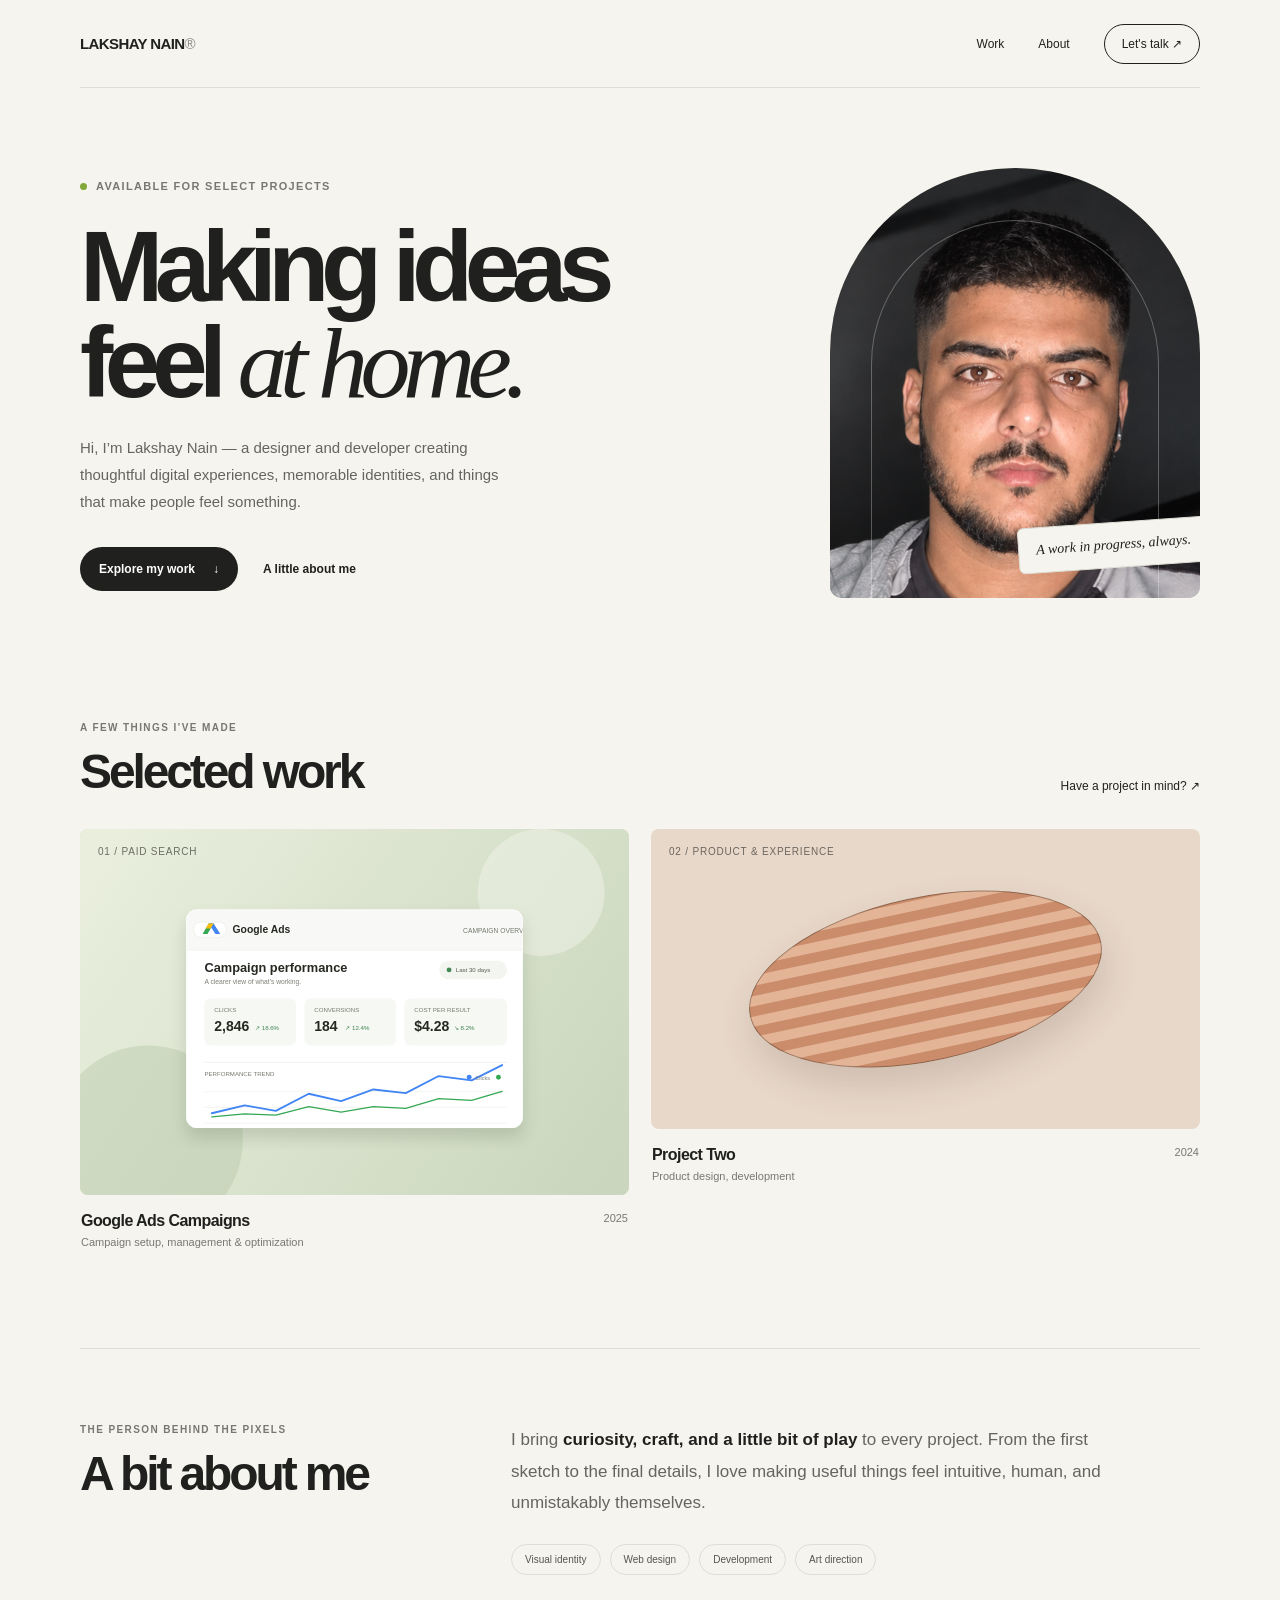
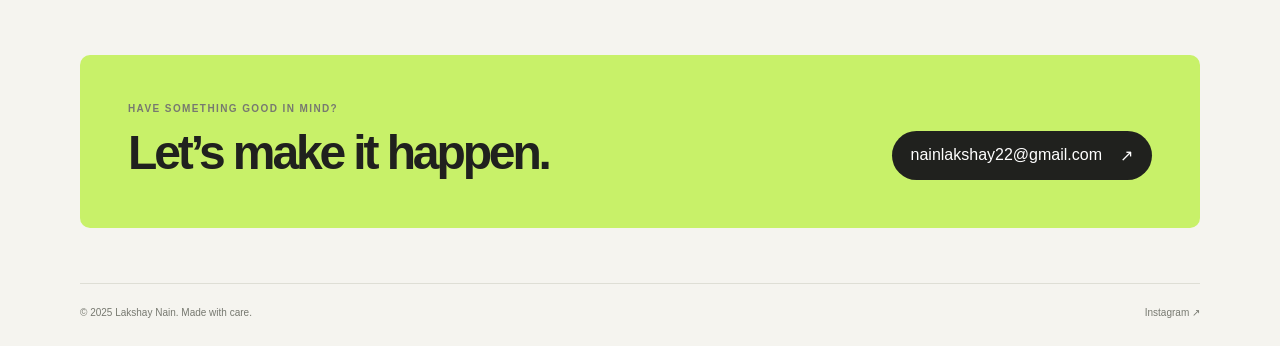
==== index.html @ 5c9817da "Update portfolio with personal branding and campaign artwork" ====
<!DOCTYPE html>
<html lang="en">
<head>
  <meta charset="UTF-8">
  <meta name="viewport" content="width=device-width, initial-scale=1">
  <meta name="theme-color" content="#f5f4ef">
  <meta name="description" content="The portfolio of Lakshay Nain — designer, developer, and creative problem-solver.">
  <title>Lakshay Nain — Portfolio</title>
  <style>
    :root {
      color-scheme: light;
      --paper: #f5f4ef;
      --ink: #20211e;
      --muted: #777970;
      --line: #deded5;
      --accent: #c8f169;
      --serif: Georgia, "Times New Roman", serif;
      --sans: "Segoe UI", Arial, sans-serif;
    }

    * { box-sizing: border-box; }

    html { scroll-behavior: smooth; }

    body {
      margin: 0;
      background: var(--paper);
      color: var(--ink);
      font-family: var(--sans);
      -webkit-font-smoothing: antialiased;
    }

    a { color: inherit; }

    .page-shell {
      width: min(1120px, calc(100% - 64px));
      margin: 0 auto;
    }

    .site-header {
      height: 88px;
      display: flex;
      align-items: center;
      justify-content: space-between;
      border-bottom: 1px solid var(--line);
    }

    .wordmark {
      text-decoration: none;
      font-size: 15px;
      font-weight: 750;
      letter-spacing: -.04em;
    }

    .wordmark span { color: #85877c; font-weight: 400; }

    .navigation {
      display: flex;
      align-items: center;
      gap: 34px;
      font-size: 12px;
    }

    .navigation a {
      text-decoration: none;
      transition: opacity .2s ease;
    }

    .navigation a:hover { opacity: .58; }

    .navigation .contact-link {
      padding: 12px 17px;
      border: 1px solid var(--ink);
      border-radius: 999px;
    }

    .hero {
      min-height: 580px;
      display: grid;
      grid-template-columns: 1.15fr .85fr;
      align-items: center;
      gap: 40px;
      padding: 80px 0 90px;
    }

    .eyebrow {
      display: inline-flex;
      align-items: center;
      gap: 9px;
      color: var(--muted);
      font-size: 11px;
      font-weight: 650;
      letter-spacing: .12em;
      text-transform: uppercase;
    }

    .eyebrow::before {
      width: 7px;
      height: 7px;
      border-radius: 50%;
      background: #81a838;
      content: "";
    }

    h1 {
      max-width: 650px;
      margin: 24px 0 22px;
      font-size: clamp(56px, 8vw, 100px);
      font-weight: 600;
      letter-spacing: -.085em;
      line-height: .96;
    }

    h1 em {
      font-family: var(--serif);
      font-weight: 400;
      letter-spacing: -.075em;
    }

    .hero-copy {
      max-width: 440px;
      margin: 0;
      color: #64665e;
      font-size: 15px;
      line-height: 1.8;
    }

    .hero-actions {
      display: flex;
      align-items: center;
      gap: 25px;
      margin-top: 32px;
      font-size: 12px;
      font-weight: 650;
    }

    .button {
      display: inline-flex;
      align-items: center;
      gap: 18px;
      padding: 15px 19px;
      border-radius: 999px;
      background: var(--ink);
      color: white;
      text-decoration: none;
      transition: transform .2s ease, background .2s ease;
    }

    .button:hover { transform: translateY(-2px); background: #3a3b36; }
    .text-link { text-decoration: none; }
    .text-link:hover { text-decoration: underline; text-underline-offset: 4px; }

    .portrait-card {
      position: relative;
      width: min(100%, 370px);
      aspect-ratio: .86;
      justify-self: end;
      overflow: hidden;
      border-radius: 190px 190px 12px 12px;
      background: #d6dac8;
    }

    .portrait-card img {
      width: 100%;
      height: 100%;
      object-fit: cover;
      object-position: center 32%;
    }

    .portrait-card::before {
      position: absolute;
      inset: 12% 11% 0;
      border: 1px solid rgb(255 255 255 / 28%);
      border-bottom: 0;
      border-radius: 190px 190px 0 0;
      content: "";
    }

    .portrait-note {
      position: absolute;
      right: -9px;
      bottom: 30px;
      padding: 14px 17px;
      border: 1px solid var(--line);
      border-radius: 6px;
      background: var(--paper);
      font-family: var(--serif);
      font-size: 14px;
      font-style: italic;
      transform: rotate(-4deg);
    }

    .section-heading {
      display: flex;
      align-items: end;
      justify-content: space-between;
      gap: 24px;
      margin-bottom: 30px;
    }

    .section-label {
      margin: 0 0 11px;
      color: var(--muted);
      font-size: 10px;
      font-weight: 700;
      letter-spacing: .14em;
      text-transform: uppercase;
    }

    h2 {
      margin: 0;
      font-size: clamp(32px, 4vw, 48px);
      font-weight: 550;
      letter-spacing: -.065em;
    }

    .section-heading > a {
      margin-bottom: 6px;
      font-size: 12px;
      text-decoration: none;
    }

    .work { padding: 34px 0 100px; }

    .project-grid {
      display: grid;
      grid-template-columns: 1fr 1fr;
      gap: 22px;
    }

    .project { min-width: 0; }

    .project-art {
      position: relative;
      display: grid;
      min-height: 300px;
      place-items: center;
      overflow: hidden;
      border-radius: 8px;
    }

    .project-art--one { background: #d9e3ce; }
    .project-art--two { background: #e8d8ca; }

    .project-art--one::before {
      display: none;
    }

    .project-art--one img {
      width: 100%;
      height: 100%;
      object-fit: cover;
    }

    .project-art--two::before {
      width: 65%;
      height: 54%;
      border: 1px solid rgb(72 49 37 / 45%);
      border-radius: 50%;
      background: repeating-linear-gradient(0deg, #ca8c6b 0 10px, #e3b496 10px 20px);
      box-shadow: 0 18px 36px rgb(73 49 38 / 16%);
      content: "";
      transform: rotate(-12deg);
    }

    .project-index {
      position: absolute;
      top: 17px;
      left: 18px;
      color: rgb(32 33 30 / 62%);
      font-size: 10px;
      letter-spacing: .08em;
    }

    .project-info {
      display: flex;
      align-items: start;
      justify-content: space-between;
      gap: 16px;
      padding: 17px 1px 0;
    }

    .project-info h3 {
      margin: 0 0 6px;
      font-size: 16px;
      font-weight: 650;
      letter-spacing: -.035em;
    }

    .project-info p {
      margin: 0;
      color: var(--muted);
      font-size: 11px;
    }

    .project-year {
      color: var(--muted);
      font-size: 11px;
    }

    .about {
      display: grid;
      grid-template-columns: .7fr 1.3fr;
      gap: 60px;
      padding: 75px 0 80px;
      border-top: 1px solid var(--line);
    }

    .about-copy {
      max-width: 610px;
      margin: 0;
      color: #64665e;
      font-size: 17px;
      line-height: 1.85;
    }

    .about-copy strong { color: var(--ink); font-weight: 600; }

    .skills {
      display: flex;
      flex-wrap: wrap;
      gap: 9px;
      margin-top: 25px;
    }

    .skills span {
      padding: 9px 13px;
      border: 1px solid var(--line);
      border-radius: 999px;
      color: #55574f;
      font-size: 10px;
    }

    .contact {
      display: flex;
      align-items: end;
      justify-content: space-between;
      gap: 30px;
      margin-bottom: 55px;
      padding: 48px;
      border-radius: 10px;
      background: var(--accent);
    }

    .contact h2 { max-width: 500px; }

    .contact .button {
      flex: 0 0 auto;
      background: var(--ink);
    }

    .site-footer {
      display: flex;
      justify-content: space-between;
      gap: 20px;
      padding: 23px 0 28px;
      border-top: 1px solid var(--line);
      color: var(--muted);
      font-size: 10px;
    }

    .footer-links { display: flex; gap: 20px; }
    .footer-links a { text-decoration: none; }
    .footer-links a:hover { color: var(--ink); }

    a:focus-visible {
      outline: 3px solid #758f40;
      outline-offset: 4px;
    }

    @media (max-width: 700px) {
      .page-shell { width: min(100% - 38px, 520px); }
      .site-header { height: 72px; }
      .navigation { gap: 16px; }
      .navigation a:nth-child(2) { display: none; }
      .navigation .contact-link { padding: 10px 13px; }
      .hero {
        min-height: auto;
        grid-template-columns: 1fr;
        gap: 48px;
        padding: 76px 0 76px;
      }
      h1 { font-size: clamp(58px, 15vw, 82px); }
      .portrait-card { width: min(82%, 330px); justify-self: center; }
      .work { padding: 10px 0 70px; }
      .project-grid { grid-template-columns: 1fr; gap: 28px; }
      .project-art { min-height: 270px; }
      .about { grid-template-columns: 1fr; gap: 24px; padding: 55px 0; }
      .about-copy { font-size: 15px; }
      .contact { align-items: start; flex-direction: column; padding: 30px 25px; }
    }

    @media (prefers-reduced-motion: reduce) {
      *, *::before, *::after {
        scroll-behavior: auto !important;
        transition-duration: .01ms !important;
      }
    }
  </style>
</head>
<body>
  <div class="page-shell">
    <header class="site-header">
      <a class="wordmark" href="#home">LAKSHAY NAIN<span>®</span></a>
      <nav class="navigation" aria-label="Main navigation">
        <a href="#work">Work</a>
        <a href="#about">About</a>
        <a class="contact-link" href="#contact">Let's talk <span aria-hidden="true">↗</span></a>
      </nav>
    </header>

    <main>
      <section class="hero" id="home">
        <div>
          <span class="eyebrow">Available for select projects</span>
          <h1>Making ideas<br>feel <em>at home.</em></h1>
          <p class="hero-copy">
            Hi, I’m Lakshay Nain — a designer and developer creating thoughtful digital
            experiences, memorable identities, and things that make people feel something.
          </p>
          <div class="hero-actions">
            <a class="button" href="#work">Explore my work <span aria-hidden="true">↓</span></a>
            <a class="text-link" href="#about">A little about me</a>
          </div>
        </div>
        <div class="portrait-card">
          <img src="portrait.png" alt="Lakshay Nain">
          <span class="portrait-note">A work in progress, always.</span>
        </div>
      </section>

      <section class="work" id="work">
        <div class="section-heading">
          <div>
            <p class="section-label">A few things I’ve made</p>
            <h2>Selected work</h2>
          </div>
          <a href="mailto:nainlakshay22@gmail.com">Have a project in mind? ↗</a>
        </div>
        <div class="project-grid">
          <article class="project">
            <div class="project-art project-art--one">
              <img src="google-ads-project.svg" alt="Google Ads campaign dashboard with performance chart">
              <span class="project-index">01 / PAID SEARCH</span>
            </div>
            <div class="project-info">
              <div>
                <h3>Google Ads Campaigns</h3>
                <p>Campaign setup, management & optimization</p>
              </div>
              <span class="project-year">2025</span>
            </div>
          </article>
          <article class="project">
            <div class="project-art project-art--two" role="img" aria-label="Abstract warm-toned product artwork">
              <span class="project-index">02 / PRODUCT & EXPERIENCE</span>
            </div>
            <div class="project-info">
              <div>
                <h3>Project Two</h3>
                <p>Product design, development</p>
              </div>
              <span class="project-year">2024</span>
            </div>
          </article>
        </div>
      </section>

      <section class="about" id="about">
        <div>
          <p class="section-label">The person behind the pixels</p>
          <h2>A bit about me</h2>
        </div>
        <div>
          <p class="about-copy">
            I bring <strong>curiosity, craft, and a little bit of play</strong> to every
            project. From the first sketch to the final details, I love making useful
            things feel intuitive, human, and unmistakably themselves.
          </p>
          <div class="skills" aria-label="Areas of expertise">
            <span>Visual identity</span>
            <span>Web design</span>
            <span>Development</span>
            <span>Art direction</span>
          </div>
        </div>
      </section>

      <section class="contact" id="contact">
        <div>
          <p class="section-label">Have something good in mind?</p>
          <h2>Let’s make it happen.</h2>
        </div>
        <a class="button" href="mailto:nainlakshay22@gmail.com">nainlakshay22@gmail.com <span aria-hidden="true">↗</span></a>
      </section>
    </main>

    <footer class="site-footer">
      <span>© 2025 Lakshay Nain. Made with care.</span>
      <div class="footer-links">
        <a href="https://www.instagram.com/nain.lakshy?exln=MXdzazl0b2ZwZG5iZA==">Instagram ↗</a>
      </div>
    </footer>
  </div>
</body>
</html>
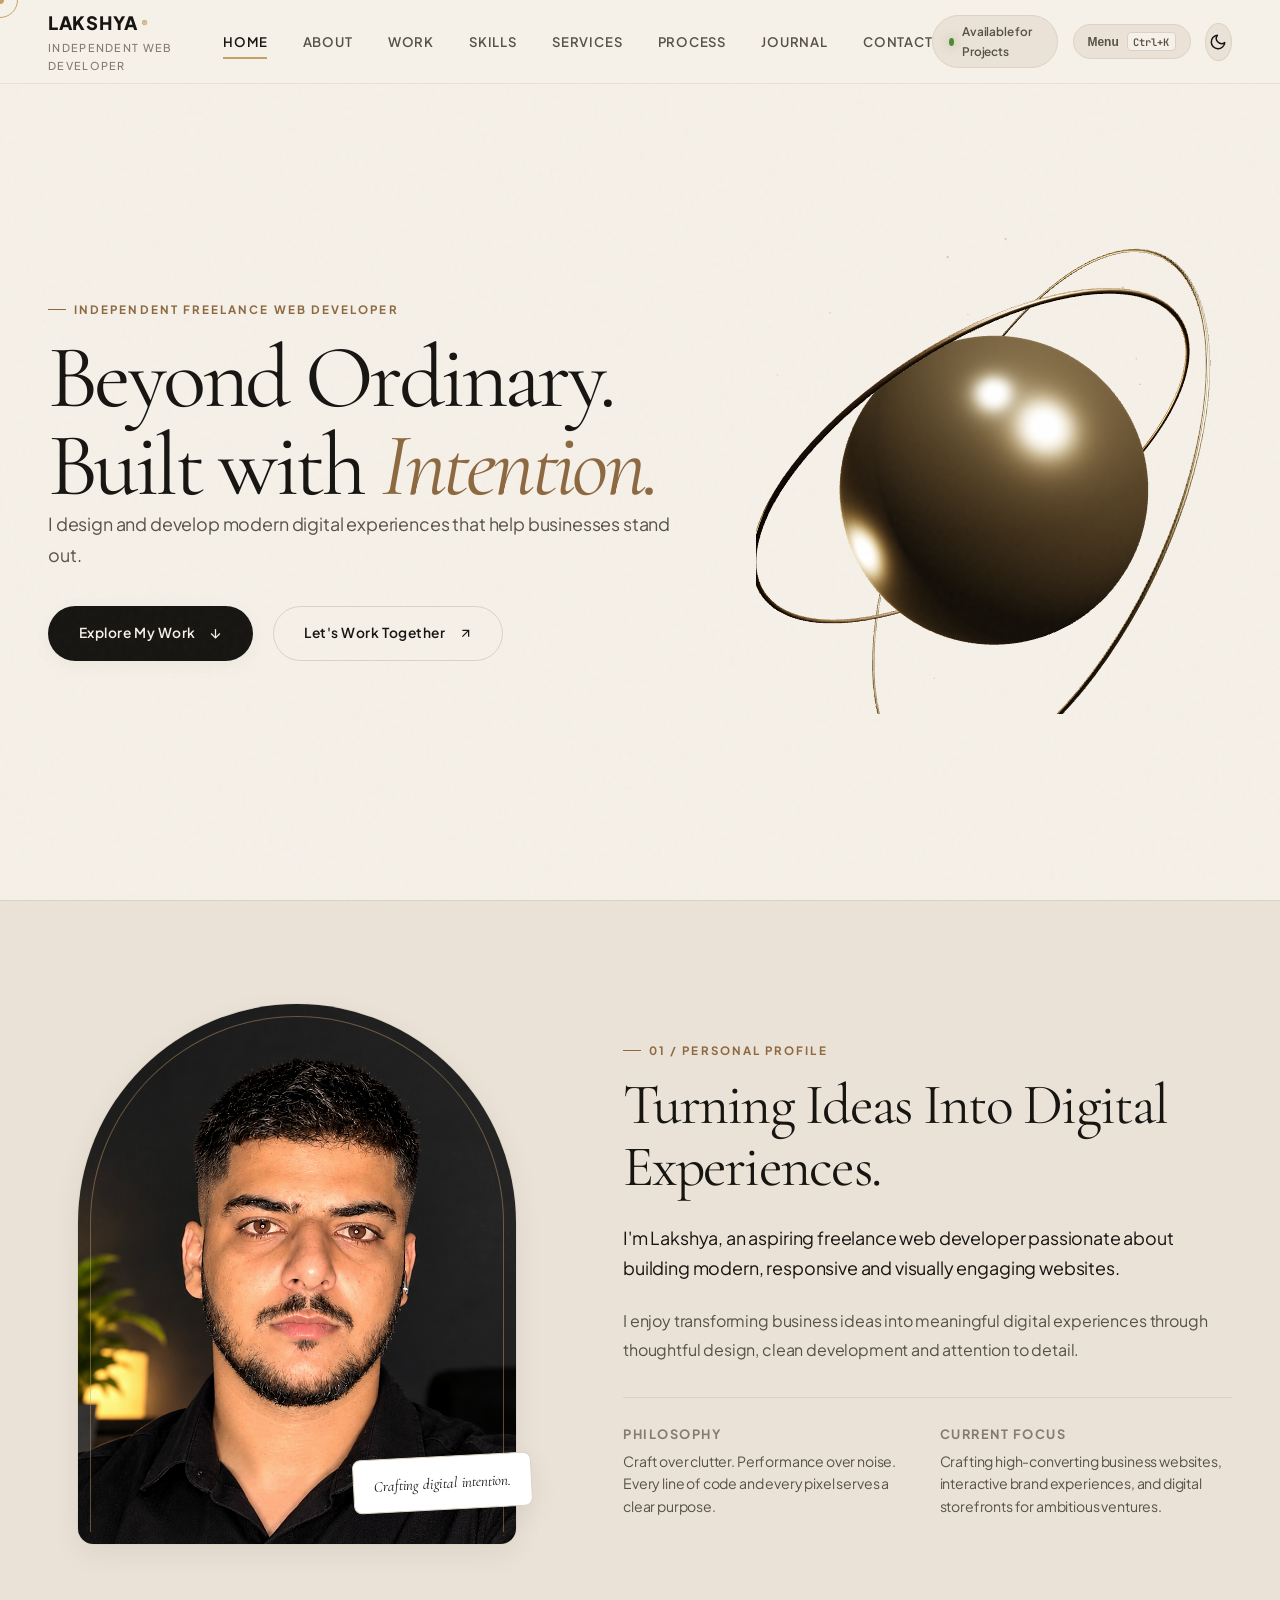
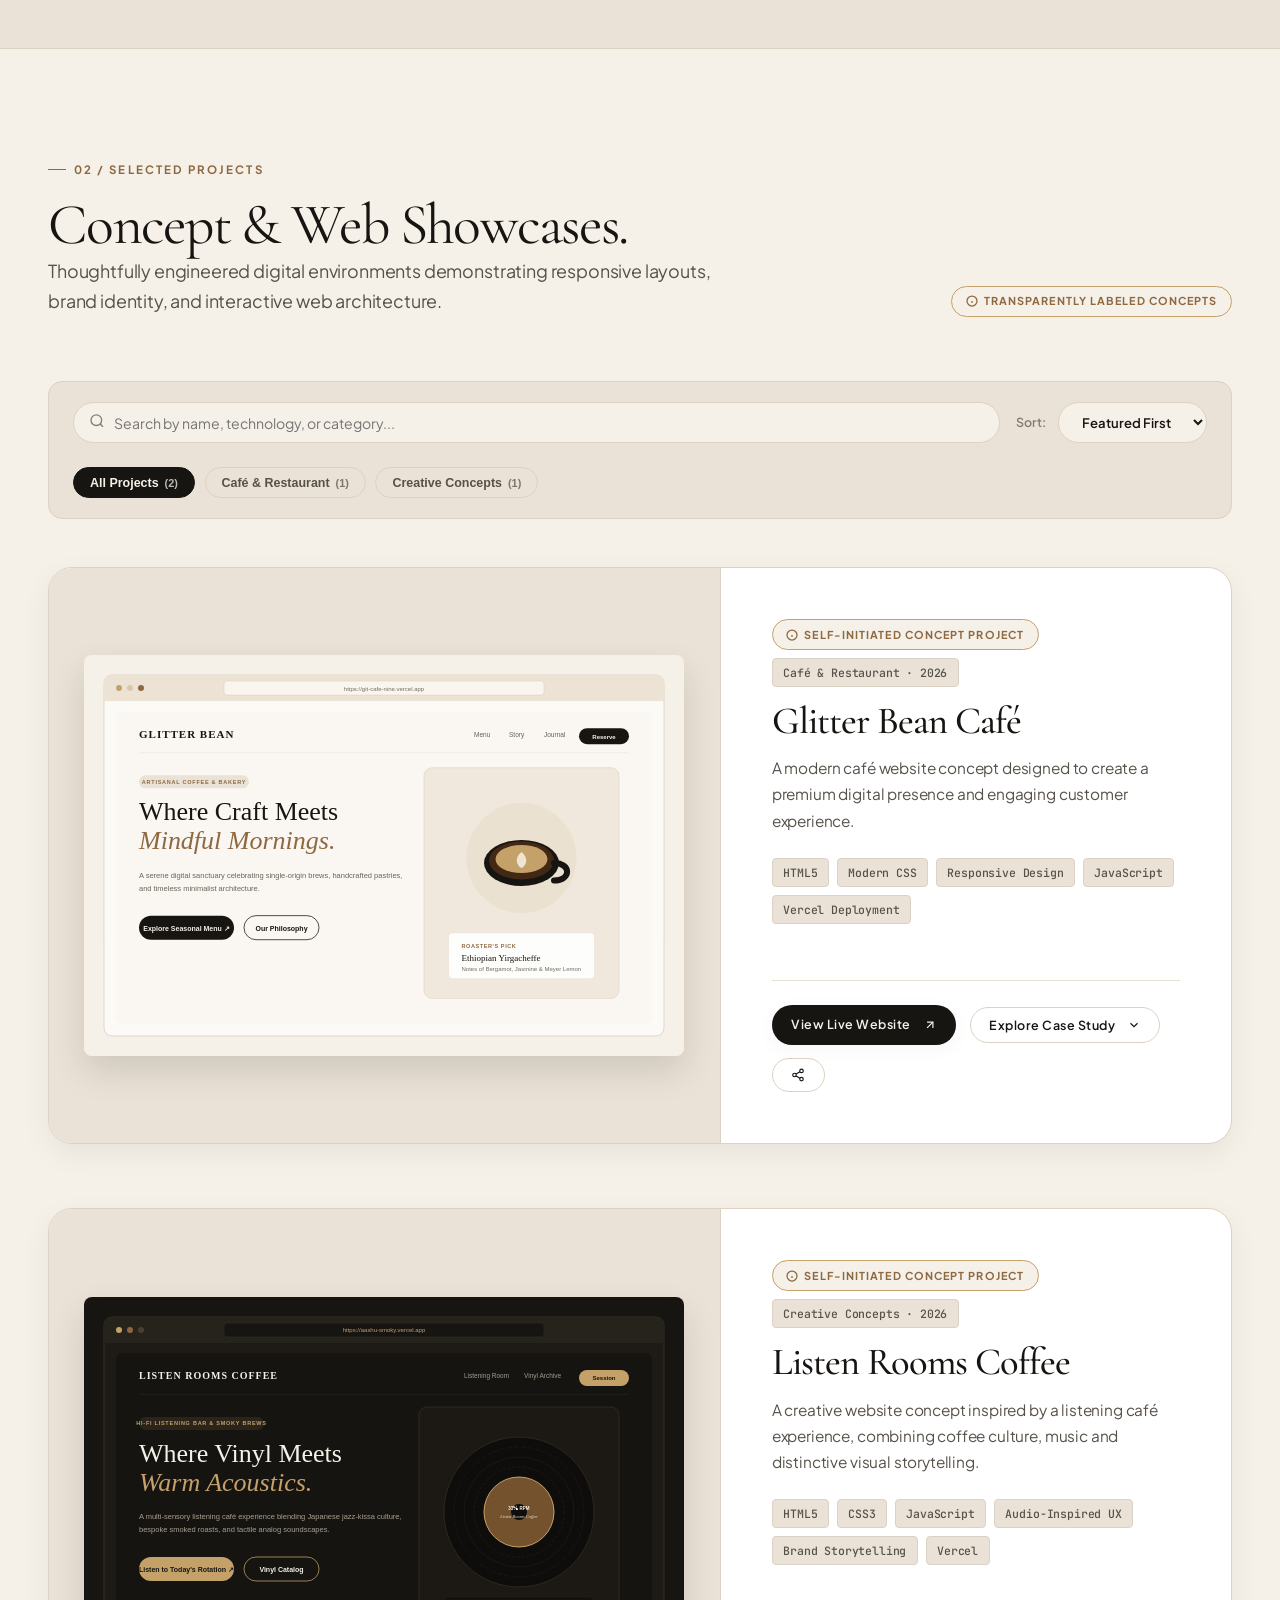
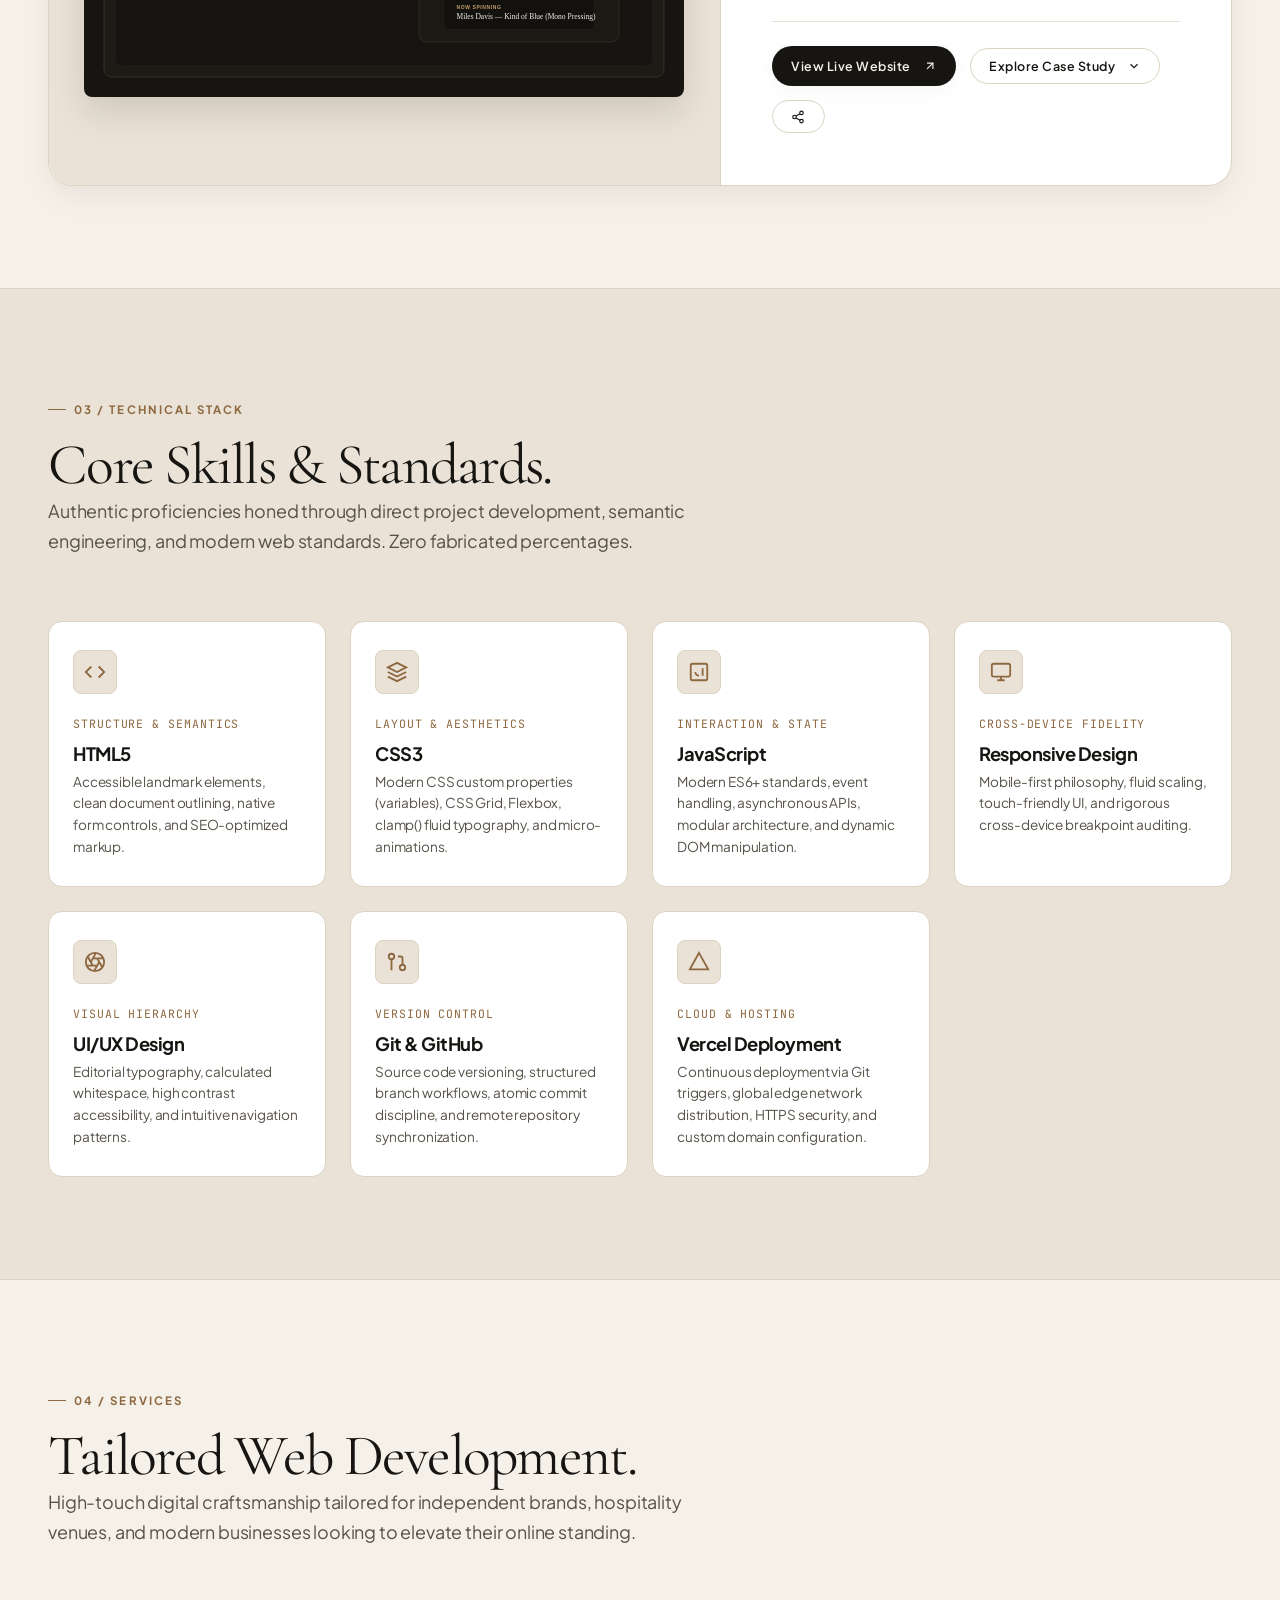
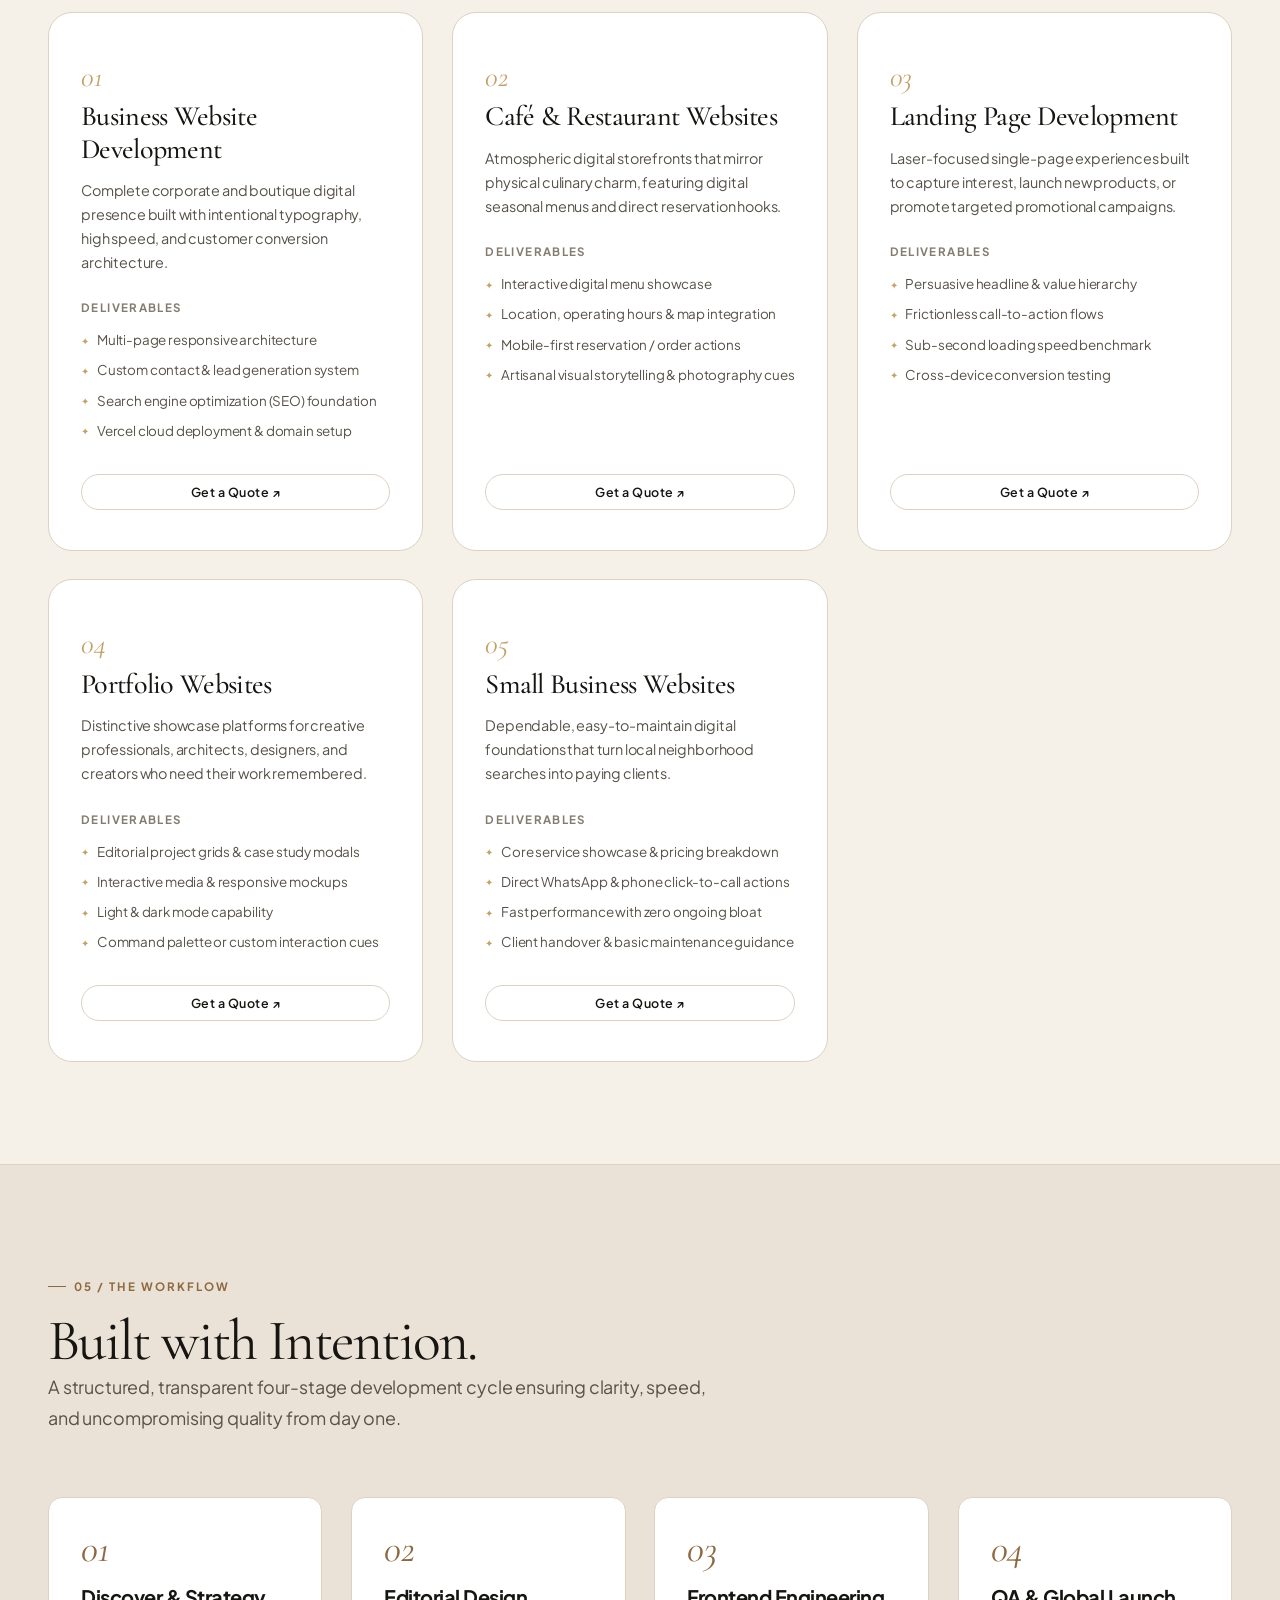
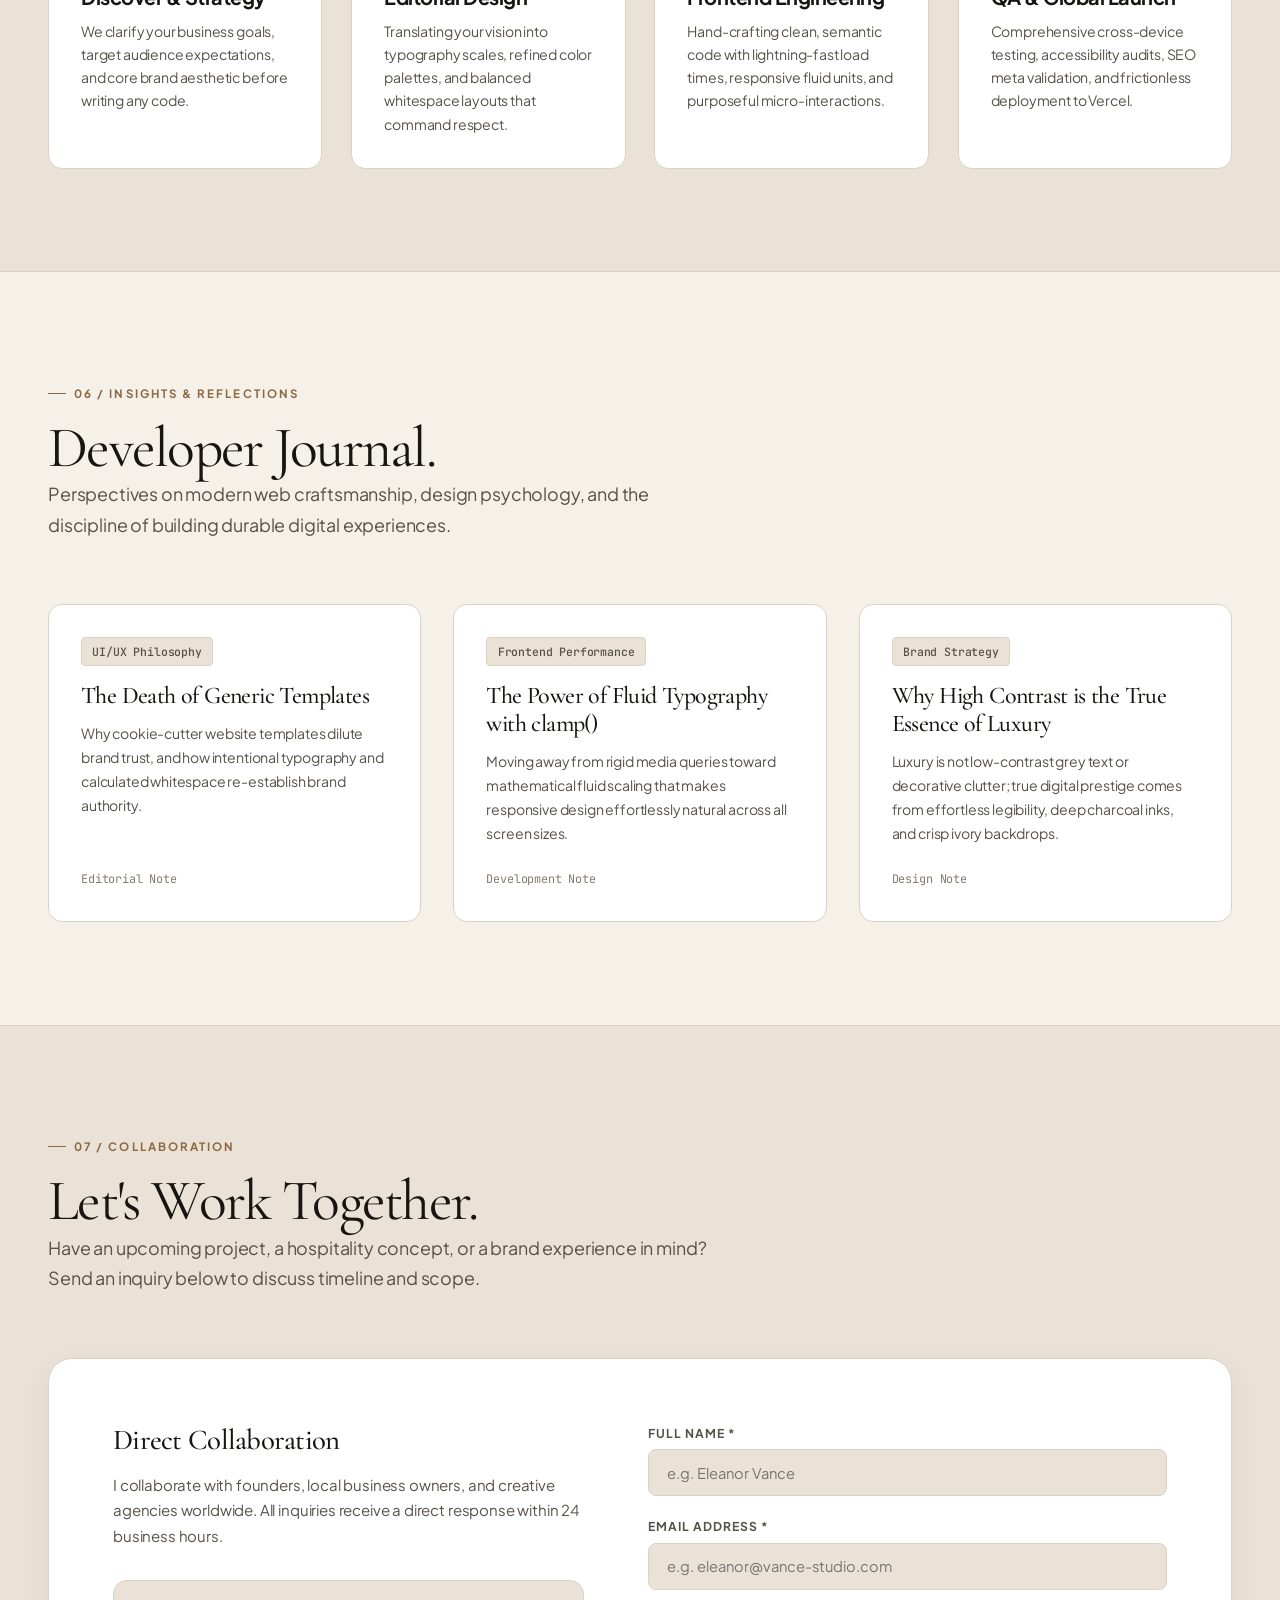
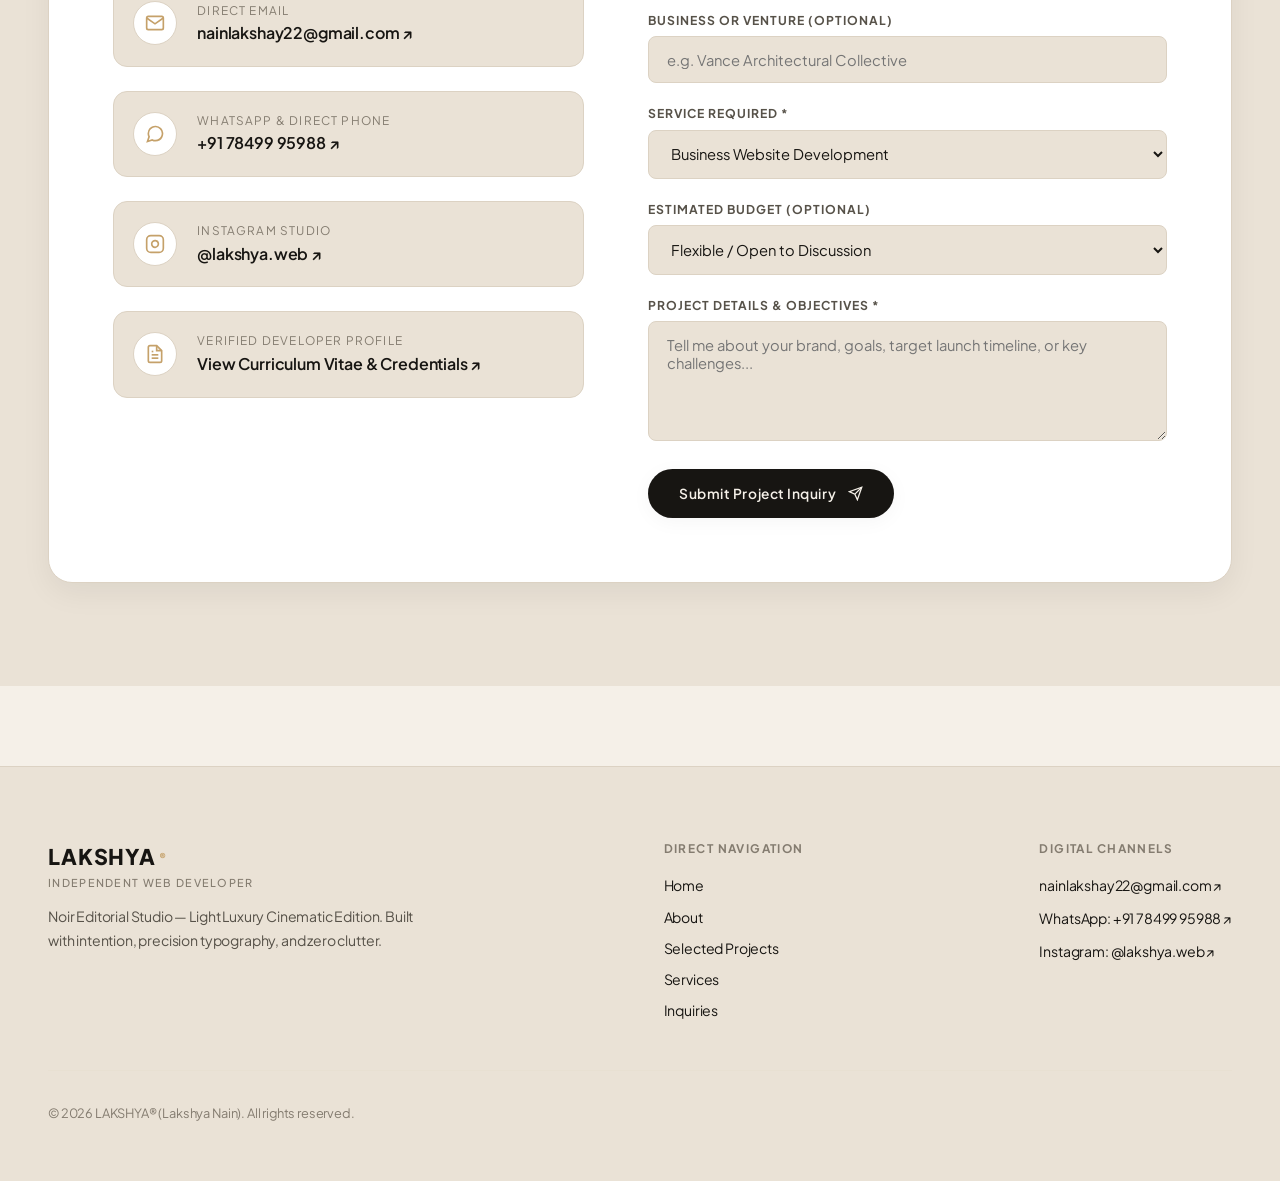
==== commit dd856866: "feat: launch LAKSHYA® luxury portfolio platform with Noir Editorial aesthetic" ====
--- a/index.html
+++ b/index.html
@@ -1,506 +1,814 @@
 <!DOCTYPE html>
-<html lang="en">
+<html lang="en" data-theme="light">
 <head>
   <meta charset="UTF-8">
-  <meta name="viewport" content="width=device-width, initial-scale=1">
-  <meta name="theme-color" content="#f5f4ef">
-  <meta name="description" content="The portfolio of Lakshay Nain — designer, developer, and creative problem-solver.">
-  <title>Lakshay Nain — Portfolio</title>
-  <style>
-    :root {
-      color-scheme: light;
-      --paper: #f5f4ef;
-      --ink: #20211e;
-      --muted: #777970;
-      --line: #deded5;
-      --accent: #c8f169;
-      --serif: Georgia, "Times New Roman", serif;
-      --sans: "Segoe UI", Arial, sans-serif;
-    }
-
-    * { box-sizing: border-box; }
-
-    html { scroll-behavior: smooth; }
-
-    body {
-      margin: 0;
-      background: var(--paper);
-      color: var(--ink);
-      font-family: var(--sans);
-      -webkit-font-smoothing: antialiased;
-    }
-
-    a { color: inherit; }
-
-    .page-shell {
-      width: min(1120px, calc(100% - 64px));
-      margin: 0 auto;
-    }
-
-    .site-header {
-      height: 88px;
-      display: flex;
-      align-items: center;
-      justify-content: space-between;
-      border-bottom: 1px solid var(--line);
-    }
-
-    .wordmark {
-      text-decoration: none;
-      font-size: 15px;
-      font-weight: 750;
-      letter-spacing: -.04em;
-    }
-
-    .wordmark span { color: #85877c; font-weight: 400; }
-
-    .navigation {
-      display: flex;
-      align-items: center;
-      gap: 34px;
-      font-size: 12px;
-    }
-
-    .navigation a {
-      text-decoration: none;
-      transition: opacity .2s ease;
-    }
-
-    .navigation a:hover { opacity: .58; }
-
-    .navigation .contact-link {
-      padding: 12px 17px;
-      border: 1px solid var(--ink);
-      border-radius: 999px;
-    }
-
-    .hero {
-      min-height: 580px;
-      display: grid;
-      grid-template-columns: 1.15fr .85fr;
-      align-items: center;
-      gap: 40px;
-      padding: 80px 0 90px;
-    }
-
-    .eyebrow {
-      display: inline-flex;
-      align-items: center;
-      gap: 9px;
-      color: var(--muted);
-      font-size: 11px;
-      font-weight: 650;
-      letter-spacing: .12em;
-      text-transform: uppercase;
-    }
-
-    .eyebrow::before {
-      width: 7px;
-      height: 7px;
-      border-radius: 50%;
-      background: #81a838;
-      content: "";
-    }
-
-    h1 {
-      max-width: 650px;
-      margin: 24px 0 22px;
-      font-size: clamp(56px, 8vw, 100px);
-      font-weight: 600;
-      letter-spacing: -.085em;
-      line-height: .96;
-    }
-
-    h1 em {
-      font-family: var(--serif);
-      font-weight: 400;
-      letter-spacing: -.075em;
-    }
-
-    .hero-copy {
-      max-width: 440px;
-      margin: 0;
-      color: #64665e;
-      font-size: 15px;
-      line-height: 1.8;
-    }
-
-    .hero-actions {
-      display: flex;
-      align-items: center;
-      gap: 25px;
-      margin-top: 32px;
-      font-size: 12px;
-      font-weight: 650;
-    }
-
-    .button {
-      display: inline-flex;
-      align-items: center;
-      gap: 18px;
-      padding: 15px 19px;
-      border-radius: 999px;
-      background: var(--ink);
-      color: white;
-      text-decoration: none;
-      transition: transform .2s ease, background .2s ease;
-    }
-
-    .button:hover { transform: translateY(-2px); background: #3a3b36; }
-    .text-link { text-decoration: none; }
-    .text-link:hover { text-decoration: underline; text-underline-offset: 4px; }
-
-    .portrait-card {
-      position: relative;
-      width: min(100%, 370px);
-      aspect-ratio: .86;
-      justify-self: end;
-      overflow: hidden;
-      border-radius: 190px 190px 12px 12px;
-      background: #d6dac8;
-    }
-
-    .portrait-card img {
-      width: 100%;
-      height: 100%;
-      object-fit: cover;
-      object-position: center 32%;
-    }
-
-    .portrait-card::before {
-      position: absolute;
-      inset: 12% 11% 0;
-      border: 1px solid rgb(255 255 255 / 28%);
-      border-bottom: 0;
-      border-radius: 190px 190px 0 0;
-      content: "";
-    }
-
-    .portrait-note {
-      position: absolute;
-      right: -9px;
-      bottom: 30px;
-      padding: 14px 17px;
-      border: 1px solid var(--line);
-      border-radius: 6px;
-      background: var(--paper);
-      font-family: var(--serif);
-      font-size: 14px;
-      font-style: italic;
-      transform: rotate(-4deg);
-    }
-
-    .section-heading {
-      display: flex;
-      align-items: end;
-      justify-content: space-between;
-      gap: 24px;
-      margin-bottom: 30px;
-    }
-
-    .section-label {
-      margin: 0 0 11px;
-      color: var(--muted);
-      font-size: 10px;
-      font-weight: 700;
-      letter-spacing: .14em;
-      text-transform: uppercase;
-    }
-
-    h2 {
-      margin: 0;
-      font-size: clamp(32px, 4vw, 48px);
-      font-weight: 550;
-      letter-spacing: -.065em;
-    }
-
-    .section-heading > a {
-      margin-bottom: 6px;
-      font-size: 12px;
-      text-decoration: none;
-    }
-
-    .work { padding: 34px 0 100px; }
-
-    .project-grid {
-      display: grid;
-      grid-template-columns: 1fr 1fr;
-      gap: 22px;
-    }
-
-    .project { min-width: 0; }
-
-    .project-art {
-      position: relative;
-      display: grid;
-      min-height: 300px;
-      place-items: center;
-      overflow: hidden;
-      border-radius: 8px;
-    }
-
-    .project-art--one { background: #d9e3ce; }
-    .project-art--two { background: #e8d8ca; }
-
-    .project-art--one::before {
-      display: none;
-    }
-
-    .project-art--one img {
-      width: 100%;
-      height: 100%;
-      object-fit: cover;
-    }
-
-    .project-art--two::before {
-      width: 65%;
-      height: 54%;
-      border: 1px solid rgb(72 49 37 / 45%);
-      border-radius: 50%;
-      background: repeating-linear-gradient(0deg, #ca8c6b 0 10px, #e3b496 10px 20px);
-      box-shadow: 0 18px 36px rgb(73 49 38 / 16%);
-      content: "";
-      transform: rotate(-12deg);
-    }
-
-    .project-index {
-      position: absolute;
-      top: 17px;
-      left: 18px;
-      color: rgb(32 33 30 / 62%);
-      font-size: 10px;
-      letter-spacing: .08em;
-    }
-
-    .project-info {
-      display: flex;
-      align-items: start;
-      justify-content: space-between;
-      gap: 16px;
-      padding: 17px 1px 0;
-    }
-
-    .project-info h3 {
-      margin: 0 0 6px;
-      font-size: 16px;
-      font-weight: 650;
-      letter-spacing: -.035em;
-    }
-
-    .project-info p {
-      margin: 0;
-      color: var(--muted);
-      font-size: 11px;
-    }
-
-    .project-year {
-      color: var(--muted);
-      font-size: 11px;
-    }
-
-    .about {
-      display: grid;
-      grid-template-columns: .7fr 1.3fr;
-      gap: 60px;
-      padding: 75px 0 80px;
-      border-top: 1px solid var(--line);
-    }
-
-    .about-copy {
-      max-width: 610px;
-      margin: 0;
-      color: #64665e;
-      font-size: 17px;
-      line-height: 1.85;
-    }
-
-    .about-copy strong { color: var(--ink); font-weight: 600; }
-
-    .skills {
-      display: flex;
-      flex-wrap: wrap;
-      gap: 9px;
-      margin-top: 25px;
-    }
-
-    .skills span {
-      padding: 9px 13px;
-      border: 1px solid var(--line);
-      border-radius: 999px;
-      color: #55574f;
-      font-size: 10px;
-    }
-
-    .contact {
-      display: flex;
-      align-items: end;
-      justify-content: space-between;
-      gap: 30px;
-      margin-bottom: 55px;
-      padding: 48px;
-      border-radius: 10px;
-      background: var(--accent);
-    }
-
-    .contact h2 { max-width: 500px; }
-
-    .contact .button {
-      flex: 0 0 auto;
-      background: var(--ink);
-    }
-
-    .site-footer {
-      display: flex;
-      justify-content: space-between;
-      gap: 20px;
-      padding: 23px 0 28px;
-      border-top: 1px solid var(--line);
-      color: var(--muted);
-      font-size: 10px;
-    }
-
-    .footer-links { display: flex; gap: 20px; }
-    .footer-links a { text-decoration: none; }
-    .footer-links a:hover { color: var(--ink); }
-
-    a:focus-visible {
-      outline: 3px solid #758f40;
-      outline-offset: 4px;
-    }
-
-    @media (max-width: 700px) {
-      .page-shell { width: min(100% - 38px, 520px); }
-      .site-header { height: 72px; }
-      .navigation { gap: 16px; }
-      .navigation a:nth-child(2) { display: none; }
-      .navigation .contact-link { padding: 10px 13px; }
-      .hero {
-        min-height: auto;
-        grid-template-columns: 1fr;
-        gap: 48px;
-        padding: 76px 0 76px;
-      }
-      h1 { font-size: clamp(58px, 15vw, 82px); }
-      .portrait-card { width: min(82%, 330px); justify-self: center; }
-      .work { padding: 10px 0 70px; }
-      .project-grid { grid-template-columns: 1fr; gap: 28px; }
-      .project-art { min-height: 270px; }
-      .about { grid-template-columns: 1fr; gap: 24px; padding: 55px 0; }
-      .about-copy { font-size: 15px; }
-      .contact { align-items: start; flex-direction: column; padding: 30px 25px; }
-    }
-
-    @media (prefers-reduced-motion: reduce) {
-      *, *::before, *::after {
-        scroll-behavior: auto !important;
-        transition-duration: .01ms !important;
-      }
-    }
-  </style>
+  <meta name="viewport" content="width=device-width, initial-scale=1.0">
+  <meta name="theme-color" content="#F5F0E8">
+  <meta name="description" content="LAKSHYA® — Independent Freelance Web Developer. Crafting luxury editorial digital experiences, high-converting business websites, and bespoke web platforms with intention.">
+  <meta name="keywords" content="Lakshya, Lakshya Nain, freelance web developer, luxury website design, frontend developer, portfolio, noir editorial studio">
+  <meta name="author" content="Lakshya Nain">
+  
+  <!-- Open Graph / Facebook -->
+  <meta property="og:type" content="website">
+  <meta property="og:url" content="https://lakshya-portfolio.vercel.app/">
+  <meta property="og:title" content="LAKSHYA® — Independent Freelance Web Developer">
+  <meta property="og:description" content="Beyond Ordinary. Built with Intention. Digital experiences that help modern businesses stand out.">
+  <meta property="og:image" content="public/images/lakshya-portrait.jpg">
+
+  <!-- Twitter -->
+  <meta property="twitter:card" content="summary_large_image">
+  <meta property="twitter:title" content="LAKSHYA® — Independent Freelance Web Developer">
+  <meta property="twitter:description" content="Beyond Ordinary. Built with Intention. Luxury editorial web design and development.">
+  <meta property="twitter:image" content="public/images/lakshya-portrait.jpg">
+
+  <title>LAKSHYA® — Independent Freelance Web Developer · Noir Editorial Studio</title>
+  <link rel="icon" type="image/svg+xml" href="favicon.svg">
+
+  <!-- Typography: Web fonts with graceful system fallback -->
+  <link rel="preconnect" href="https://fonts.googleapis.com">
+  <link rel="preconnect" href="https://fonts.gstatic.com" crossorigin>
+  <link href="https://fonts.googleapis.com/css2?family=Cormorant+Garamond:ital,wght@0,400;0,500;0,600;1,400;1,600&family=Plus+Jakarta+Sans:wght@400;500;600;700;800&family=JetBrains+Mono:wght@400;500&display=swap" rel="stylesheet">
+
+  <!-- Design System Stylesheets -->
+  <link rel="stylesheet" href="public/css/tokens.css">
+  <link rel="stylesheet" href="public/css/base.css">
+  <link rel="stylesheet" href="public/css/layout.css">
+  <link rel="stylesheet" href="public/css/components.css">
+
+  <!-- Structured Data (JSON-LD) -->
+  <script type="application/ld+json">
+  {
+    "@context": "https://schema.org",
+    "@type": "Person",
+    "name": "Lakshya Nain",
+    "alternateName": "LAKSHYA®",
+    "url": "https://lakshya-portfolio.vercel.app/",
+    "jobTitle": "Independent Freelance Web Developer",
+    "telephone": "+917849995988",
+    "email": "nainlakshay22@gmail.com",
+    "sameAs": [
+      "https://www.instagram.com/lakshya.web/"
+    ],
+    "knowsAbout": ["Web Development", "Responsive Design", "UI/UX Design", "HTML5", "CSS3", "JavaScript"]
+  }
+  </script>
 </head>
 <body>
-  <div class="page-shell">
-    <header class="site-header">
-      <a class="wordmark" href="#home">LAKSHAY NAIN<span>®</span></a>
-      <nav class="navigation" aria-label="Main navigation">
+  <!-- Subtle Editorial Grain & Luxury Custom Cursor -->
+  <div class="grain-overlay" aria-hidden="true"></div>
+  <div class="scroll-progress-bar" aria-hidden="true"></div>
+  <div class="custom-cursor" aria-hidden="true"></div>
+  <div class="custom-cursor-follower" aria-hidden="true"></div>
+
+  <!-- ==========================================================================
+       SITE HEADER / STICKY NAVIGATION
+       ========================================================================== -->
+  <header class="site-header" id="site-header">
+    <div class="page-container nav-container">
+      <a href="#home" class="brand-wordmark" aria-label="LAKSHYA® Home">
+        <span class="brand-name">LAKSHYA<sup>®</sup></span>
+        <span class="brand-role">Independent Web Developer</span>
+      </a>
+
+      <!-- Desktop Navigation Links -->
+      <nav class="desktop-nav" aria-label="Primary Navigation">
+        <a href="#home">Home</a>
+        <a href="#about">About</a>
         <a href="#work">Work</a>
-        <a href="#about">About</a>
-        <a class="contact-link" href="#contact">Let's talk <span aria-hidden="true">↗</span></a>
+        <a href="#skills">Skills</a>
+        <a href="#services">Services</a>
+        <a href="#process">Process</a>
+        <a href="#journal">Journal</a>
+        <a href="#contact">Contact</a>
       </nav>
-    </header>
-
-    <main>
-      <section class="hero" id="home">
+
+      <!-- Header Utilities -->
+      <div class="header-actions">
+        <!-- Live Availability Pill -->
+        <div class="availability-pill" title="Current Freelance Availability Status">
+          <span class="dot"></span>
+          <span>Available for Projects</span>
+        </div>
+
+        <!-- Command Palette Trigger -->
+        <button class="btn-cmd-palette" id="btn-open-cmd" aria-label="Open Command Menu (Ctrl+K)">
+          <span>Menu</span>
+          <kbd>Ctrl+K</kbd>
+        </button>
+
+        <!-- Theme Toggle Button -->
+        <button class="btn-theme-toggle" aria-label="Toggle Theme Mode">
+          <svg width="18" height="18" viewBox="0 0 24 24" fill="none" stroke="currentColor" stroke-width="2"><path d="M21 12.79A9 9 0 1 1 11.21 3 7 7 0 0 0 21 12.79z"/></svg>
+        </button>
+
+        <!-- Mobile Drawer Toggle -->
+        <button class="btn-mobile-toggle" id="btn-mobile-toggle" aria-label="Toggle Navigation Drawer" aria-expanded="false">
+          <span></span>
+          <span></span>
+          <span></span>
+        </button>
+      </div>
+    </div>
+  </header>
+
+  <!-- Mobile Drawer Menu -->
+  <div class="mobile-drawer" id="mobile-drawer" aria-label="Mobile Navigation">
+    <div class="mobile-nav-links">
+      <a href="#home">Home <span>01</span></a>
+      <a href="#about">About <span>02</span></a>
+      <a href="#work">Work <span>03</span></a>
+      <a href="#skills">Skills <span>04</span></a>
+      <a href="#services">Services <span>05</span></a>
+      <a href="#process">Process <span>06</span></a>
+      <a href="#journal">Journal <span>07</span></a>
+      <a href="#contact">Contact <span>08</span></a>
+    </div>
+    <div style="padding-top: 2rem; border-top: 1px solid var(--color-border); display: flex; flex-direction: column; gap: 0.8rem;">
+      <p style="font-size: 0.8rem; color: var(--color-text-muted);">Inquiries: nainlakshay22@gmail.com</p>
+      <a href="https://wa.me/917849995988" target="_blank" rel="noopener noreferrer" style="font-size: 0.85rem; font-weight: 600; color: var(--color-text-primary);">WhatsApp: +91 78499 95988 ↗</a>
+      <a href="https://www.instagram.com/lakshya.web/" target="_blank" rel="noopener noreferrer" style="font-size: 0.85rem; font-weight: 600; color: var(--color-text-primary);">Instagram: @lakshya.web ↗</a>
+      <div class="availability-pill" style="align-self: flex-start; margin-top: 0.4rem;">
+        <span class="dot"></span>
+        <span>Available for Projects</span>
+      </div>
+    </div>
+  </div>
+
+  <main id="main-content">
+    <!-- ==========================================================================
+         PHASE 3 — CINEMATIC INTERACTIVE HERO
+         ========================================================================== -->
+    <section class="hero-section" id="home">
+      <div class="page-container hero-grid">
+        <div class="hero-headline-wrap">
+          <span class="section-label">Independent Freelance Web Developer</span>
+          <h1 class="display-title">
+            Beyond Ordinary.<br>
+            Built with <em>Intention.</em>
+          </h1>
+          <p class="lead-text" style="max-width: 520px; margin-top: 1.5rem;">
+            I design and develop modern digital experiences that help businesses stand out.
+          </p>
+          <div class="hero-actions-group">
+            <a href="#work" class="btn btn-primary">
+              Explore My Work
+              <svg width="15" height="15" viewBox="0 0 24 24" fill="none" stroke="currentColor" stroke-width="2"><line x1="12" y1="5" x2="12" y2="19"/><polyline points="19 12 12 19 5 12"/></svg>
+            </a>
+            <a href="#contact" class="btn btn-secondary">
+              Let's Work Together
+              <svg width="15" height="15" viewBox="0 0 24 24" fill="none" stroke="currentColor" stroke-width="2"><line x1="7" y1="17" x2="17" y2="7"/><polyline points="7 7 17 7 17 17"/></svg>
+            </a>
+          </div>
+        </div>
+
+        <!-- 3D Interactive Three.js Scene with Graceful Fallback -->
+        <div class="hero-canvas-container" id="hero-3d-container">
+          <canvas id="hero-3d-canvas" aria-label="Interactive 3D Architectural Sphere"></canvas>
+          <div class="hero-3d-fallback" aria-hidden="true"></div>
+        </div>
+      </div>
+    </section>
+
+    <!-- ==========================================================================
+         PHASE 4 — MY PERSONAL PROFILE & PHOTO (ABOUT SECTION)
+         ========================================================================== -->
+    <section class="about-section" id="about" style="background-color: var(--color-bg-secondary); border-top: 1px solid var(--color-border); border-bottom: 1px solid var(--color-border);">
+      <div class="page-container about-grid">
+        <!-- Exact Preserved Portrait Photo -->
+        <div class="portrait-wrapper">
+          <div class="portrait-frame">
+            <img src="public/images/lakshya-portrait.jpg" alt="Lakshya — Independent Web Developer" class="portrait-img" loading="lazy">
+          </div>
+          <div class="portrait-signature-badge">
+            <span>Crafting digital intention.</span>
+          </div>
+        </div>
+
+        <!-- Editorial About Copy -->
+        <div class="about-content">
+          <span class="section-label">01 / Personal Profile</span>
+          <h2 class="section-title" style="margin-bottom: 1.5rem;">Turning Ideas Into Digital Experiences.</h2>
+          <p class="lead-text" style="margin-bottom: 1.5rem; color: var(--color-text-primary);">
+            I'm Lakshya, an aspiring freelance web developer passionate about building modern, responsive and visually engaging websites.
+          </p>
+          <p style="margin-bottom: 1.5rem; line-height: 1.8;">
+            I enjoy transforming business ideas into meaningful digital experiences through thoughtful design, clean development and attention to detail.
+          </p>
+
+          <div style="display: grid; grid-template-columns: 1fr 1fr; gap: 1.5rem; margin-top: 2rem; border-top: 1px solid var(--color-border); padding-top: 1.8rem;">
+            <div>
+              <h3 style="font-size: 0.8rem; font-weight: 700; text-transform: uppercase; letter-spacing: 0.12em; color: var(--color-text-muted); margin-bottom: 0.5rem;">Philosophy</h3>
+              <p style="font-size: 0.88rem; line-height: 1.6;">Craft over clutter. Performance over noise. Every line of code and every pixel serves a clear purpose.</p>
+            </div>
+            <div>
+              <h3 style="font-size: 0.8rem; font-weight: 700; text-transform: uppercase; letter-spacing: 0.12em; color: var(--color-text-muted); margin-bottom: 0.5rem;">Current Focus</h3>
+              <p style="font-size: 0.88rem; line-height: 1.6;">Crafting high-converting business websites, interactive brand experiences, and digital storefronts for ambitious ventures.</p>
+            </div>
+          </div>
+        </div>
+      </div>
+    </section>
+
+    <!-- ==========================================================================
+         PHASE 5 — ADVANCED PROJECT MANAGEMENT & SHOWCASE
+         ========================================================================== -->
+    <section class="projects-section" id="work">
+      <div class="page-container">
+        <div class="section-header">
+          <div class="section-header-left">
+            <span class="section-label">02 / Selected Projects</span>
+            <h2 class="section-title">Concept &amp; Web Showcases.</h2>
+            <p class="lead-text">
+              Thoughtfully engineered digital environments demonstrating responsive layouts, brand identity, and interactive web architecture.
+            </p>
+          </div>
+          <div class="concept-badge">
+            <svg width="12" height="12" viewBox="0 0 24 24" fill="none" stroke="currentColor" stroke-width="2.5"><circle cx="12" cy="12" r="10"/><line x1="12" y1="16" x2="12" y2="12"/><line x1="12" y1="8" x2="12.01" y2="8"/></svg>
+            Transparently Labeled Concepts
+          </div>
+        </div>
+
+        <!-- Filter & Search Controls -->
+        <div class="projects-filter-bar">
+          <div class="filter-bar-top">
+            <div class="search-box-wrapper">
+              <span class="search-icon">
+                <svg width="16" height="16" viewBox="0 0 24 24" fill="none" stroke="currentColor" stroke-width="2"><circle cx="11" cy="11" r="8"/><line x1="21" y1="21" x2="16.65" y2="16.65"/></svg>
+              </span>
+              <input type="text" id="project-search-input" class="search-input" placeholder="Search by name, technology, or category...">
+            </div>
+
+            <div class="filter-sort-wrapper">
+              <label for="project-sort-select" style="font-size: 0.78rem; font-weight: 600; color: var(--color-text-muted);">Sort:</label>
+              <select id="project-sort-select" class="sort-select">
+                <option value="featured">Featured First</option>
+                <option value="newest">Newest First</option>
+                <option value="oldest">Oldest First</option>
+              </select>
+            </div>
+          </div>
+
+          <!-- Category Tags Filter -->
+          <div class="category-tags-list">
+            <button class="category-filter-btn active" data-category="all">
+              All Projects <span class="count-badge">(2)</span>
+            </button>
+            <button class="category-filter-btn" data-category="cafe-restaurant">
+              Café &amp; Restaurant <span class="count-badge">(1)</span>
+            </button>
+            <button class="category-filter-btn" data-category="creative-concepts">
+              Creative Concepts <span class="count-badge">(1)</span>
+            </button>
+          </div>
+        </div>
+
+        <!-- Dynamic Projects Grid -->
+        <div class="projects-grid" id="projects-list-container">
+          <!-- Populated dynamically via public/js/projects.js -->
+        </div>
+
+        <!-- Empty State (Hidden by default) -->
+        <div id="projects-empty-state" style="display: none; text-align: center; padding: 4rem 2rem; background-color: var(--color-bg-secondary); border: 1px dashed var(--color-border); border-radius: var(--radius-md);">
+          <h4 style="font-size: 1.2rem; margin-bottom: 0.5rem;">No matching projects found</h4>
+          <p style="font-size: 0.88rem; color: var(--color-text-secondary); margin-bottom: 1.5rem;">Try modifying your keyword search or selected category filter.</p>
+          <button id="clear-filters-btn" class="btn btn-secondary btn-sm">Clear All Filters</button>
+        </div>
+      </div>
+    </section>
+
+    <!-- ==========================================================================
+         PHASE 6 — SKILLS & EXPERTISE
+         ========================================================================== -->
+    <section class="skills-section" id="skills" style="background-color: var(--color-bg-secondary); border-top: 1px solid var(--color-border); border-bottom: 1px solid var(--color-border);">
+      <div class="page-container">
+        <div class="section-header">
+          <div class="section-header-left">
+            <span class="section-label">03 / Technical Stack</span>
+            <h2 class="section-title">Core Skills &amp; Standards.</h2>
+            <p class="lead-text">
+              Authentic proficiencies honed through direct project development, semantic engineering, and modern web standards. Zero fabricated percentages.
+            </p>
+          </div>
+        </div>
+
+        <div class="skills-grid">
+          <!-- HTML5 -->
+          <div class="skill-card">
+            <div class="skill-icon-wrap">
+              <svg width="22" height="22" viewBox="0 0 24 24" fill="none" stroke="currentColor" stroke-width="2"><polyline points="16 18 22 12 16 6"/><polyline points="8 6 2 12 8 18"/></svg>
+            </div>
+            <span class="skill-focus-tag">Structure &amp; Semantics</span>
+            <h3 class="skill-name">HTML5</h3>
+            <p class="skill-desc">Accessible landmark elements, clean document outlining, native form controls, and SEO-optimized markup.</p>
+          </div>
+
+          <!-- CSS3 -->
+          <div class="skill-card">
+            <div class="skill-icon-wrap">
+              <svg width="22" height="22" viewBox="0 0 24 24" fill="none" stroke="currentColor" stroke-width="2"><polygon points="12 2 2 7 12 12 22 7 12 2"/><polyline points="2 17 12 22 22 17"/><polyline points="2 12 12 17 22 12"/></svg>
+            </div>
+            <span class="skill-focus-tag">Layout &amp; Aesthetics</span>
+            <h3 class="skill-name">CSS3</h3>
+            <p class="skill-desc">Modern CSS custom properties (variables), CSS Grid, Flexbox, clamp() fluid typography, and micro-animations.</p>
+          </div>
+
+          <!-- JavaScript -->
+          <div class="skill-card">
+            <div class="skill-icon-wrap">
+              <svg width="22" height="22" viewBox="0 0 24 24" fill="none" stroke="currentColor" stroke-width="2"><rect x="3" y="3" width="18" height="18" rx="2"/><path d="M16 8v8"/><path d="M12 16a4 4 0 0 1-4-4"/></svg>
+            </div>
+            <span class="skill-focus-tag">Interaction &amp; State</span>
+            <h3 class="skill-name">JavaScript</h3>
+            <p class="skill-desc">Modern ES6+ standards, event handling, asynchronous APIs, modular architecture, and dynamic DOM manipulation.</p>
+          </div>
+
+          <!-- Responsive Web Design -->
+          <div class="skill-card">
+            <div class="skill-icon-wrap">
+              <svg width="22" height="22" viewBox="0 0 24 24" fill="none" stroke="currentColor" stroke-width="2"><rect x="2" y="3" width="20" height="14" rx="2"/><line x1="8" y1="21" x2="16" y2="21"/><line x1="12" y1="17" x2="12" y2="21"/></svg>
+            </div>
+            <span class="skill-focus-tag">Cross-Device Fidelity</span>
+            <h3 class="skill-name">Responsive Design</h3>
+            <p class="skill-desc">Mobile-first philosophy, fluid scaling, touch-friendly UI, and rigorous cross-device breakpoint auditing.</p>
+          </div>
+
+          <!-- UI/UX Design -->
+          <div class="skill-card">
+            <div class="skill-icon-wrap">
+              <svg width="22" height="22" viewBox="0 0 24 24" fill="none" stroke="currentColor" stroke-width="2"><circle cx="12" cy="12" r="10"/><path d="M14.31 8l5.74 9.94M9.69 8h11.48M7.38 12l5.74-9.94M9.69 16L3.95 6.06M14.31 16H2.83M16.62 12l-5.74 9.94"/></svg>
+            </div>
+            <span class="skill-focus-tag">Visual Hierarchy</span>
+            <h3 class="skill-name">UI/UX Design</h3>
+            <p class="skill-desc">Editorial typography, calculated whitespace, high contrast accessibility, and intuitive navigation patterns.</p>
+          </div>
+
+          <!-- Git & GitHub -->
+          <div class="skill-card">
+            <div class="skill-icon-wrap">
+              <svg width="22" height="22" viewBox="0 0 24 24" fill="none" stroke="currentColor" stroke-width="2"><circle cx="18" cy="18" r="3"/><circle cx="6" cy="6" r="3"/><path d="M13 6h3a2 2 0 0 1 2 2v7"/><line x1="6" y1="9" x2="6" y2="21"/></svg>
+            </div>
+            <span class="skill-focus-tag">Version Control</span>
+            <h3 class="skill-name">Git &amp; GitHub</h3>
+            <p class="skill-desc">Source code versioning, structured branch workflows, atomic commit discipline, and remote repository synchronization.</p>
+          </div>
+
+          <!-- Vercel Deployment -->
+          <div class="skill-card">
+            <div class="skill-icon-wrap">
+              <svg width="22" height="22" viewBox="0 0 24 24" fill="none" stroke="currentColor" stroke-width="2"><polygon points="12 2 22 20 2 20 12 2"/></svg>
+            </div>
+            <span class="skill-focus-tag">Cloud &amp; Hosting</span>
+            <h3 class="skill-name">Vercel Deployment</h3>
+            <p class="skill-desc">Continuous deployment via Git triggers, global edge network distribution, HTTPS security, and custom domain configuration.</p>
+          </div>
+        </div>
+      </div>
+    </section>
+
+    <!-- ==========================================================================
+         PHASE 7 — SERVICES
+         ========================================================================== -->
+    <section class="services-section" id="services">
+      <div class="page-container">
+        <div class="section-header">
+          <div class="section-header-left">
+            <span class="section-label">04 / Services</span>
+            <h2 class="section-title">Tailored Web Development.</h2>
+            <p class="lead-text">
+              High-touch digital craftsmanship tailored for independent brands, hospitality venues, and modern businesses looking to elevate their online standing.
+            </p>
+          </div>
+        </div>
+
+        <div class="services-grid">
+          <!-- Service 1 -->
+          <div class="service-card">
+            <div>
+              <span class="service-index">01</span>
+              <h3 class="service-title">Business Website Development</h3>
+              <p class="service-desc">Complete corporate and boutique digital presence built with intentional typography, high speed, and customer conversion architecture.</p>
+              <p class="service-deliverables-title">Deliverables</p>
+              <ul class="service-deliverables">
+                <li>Multi-page responsive architecture</li>
+                <li>Custom contact &amp; lead generation system</li>
+                <li>Search engine optimization (SEO) foundation</li>
+                <li>Vercel cloud deployment &amp; domain setup</li>
+              </ul>
+            </div>
+            <button class="btn btn-secondary btn-sm btn-inquire-service" data-service="Business Website Development">
+              Get a Quote ↗
+            </button>
+          </div>
+
+          <!-- Service 2 -->
+          <div class="service-card">
+            <div>
+              <span class="service-index">02</span>
+              <h3 class="service-title">Café &amp; Restaurant Websites</h3>
+              <p class="service-desc">Atmospheric digital storefronts that mirror physical culinary charm, featuring digital seasonal menus and direct reservation hooks.</p>
+              <p class="service-deliverables-title">Deliverables</p>
+              <ul class="service-deliverables">
+                <li>Interactive digital menu showcase</li>
+                <li>Location, operating hours &amp; map integration</li>
+                <li>Mobile-first reservation / order actions</li>
+                <li>Artisanal visual storytelling &amp; photography cues</li>
+              </ul>
+            </div>
+            <button class="btn btn-secondary btn-sm btn-inquire-service" data-service="Café & Restaurant Websites">
+              Get a Quote ↗
+            </button>
+          </div>
+
+          <!-- Service 3 -->
+          <div class="service-card">
+            <div>
+              <span class="service-index">03</span>
+              <h3 class="service-title">Landing Page Development</h3>
+              <p class="service-desc">Laser-focused single-page experiences built to capture interest, launch new products, or promote targeted promotional campaigns.</p>
+              <p class="service-deliverables-title">Deliverables</p>
+              <ul class="service-deliverables">
+                <li>Persuasive headline &amp; value hierarchy</li>
+                <li>Frictionless call-to-action flows</li>
+                <li>Sub-second loading speed benchmark</li>
+                <li>Cross-device conversion testing</li>
+              </ul>
+            </div>
+            <button class="btn btn-secondary btn-sm btn-inquire-service" data-service="Landing Page Development">
+              Get a Quote ↗
+            </button>
+          </div>
+
+          <!-- Service 4 -->
+          <div class="service-card">
+            <div>
+              <span class="service-index">04</span>
+              <h3 class="service-title">Portfolio Websites</h3>
+              <p class="service-desc">Distinctive showcase platforms for creative professionals, architects, designers, and creators who need their work remembered.</p>
+              <p class="service-deliverables-title">Deliverables</p>
+              <ul class="service-deliverables">
+                <li>Editorial project grids &amp; case study modals</li>
+                <li>Interactive media &amp; responsive mockups</li>
+                <li>Light &amp; dark mode capability</li>
+                <li>Command palette or custom interaction cues</li>
+              </ul>
+            </div>
+            <button class="btn btn-secondary btn-sm btn-inquire-service" data-service="Portfolio Websites">
+              Get a Quote ↗
+            </button>
+          </div>
+
+          <!-- Service 5 -->
+          <div class="service-card">
+            <div>
+              <span class="service-index">05</span>
+              <h3 class="service-title">Small Business Websites</h3>
+              <p class="service-desc">Dependable, easy-to-maintain digital foundations that turn local neighborhood searches into paying clients.</p>
+              <p class="service-deliverables-title">Deliverables</p>
+              <ul class="service-deliverables">
+                <li>Core service showcase &amp; pricing breakdown</li>
+                <li>Direct WhatsApp &amp; phone click-to-call actions</li>
+                <li>Fast performance with zero ongoing bloat</li>
+                <li>Client handover &amp; basic maintenance guidance</li>
+              </ul>
+            </div>
+            <button class="btn btn-secondary btn-sm btn-inquire-service" data-service="Small Business Websites">
+              Get a Quote ↗
+            </button>
+          </div>
+        </div>
+      </div>
+    </section>
+
+    <!-- ==========================================================================
+         DEVELOPMENT PROCESS SECTION
+         ========================================================================== -->
+    <section class="process-section" id="process" style="background-color: var(--color-bg-secondary); border-top: 1px solid var(--color-border); border-bottom: 1px solid var(--color-border);">
+      <div class="page-container">
+        <div class="section-header">
+          <div class="section-header-left">
+            <span class="section-label">05 / The Workflow</span>
+            <h2 class="section-title">Built with Intention.</h2>
+            <p class="lead-text">
+              A structured, transparent four-stage development cycle ensuring clarity, speed, and uncompromising quality from day one.
+            </p>
+          </div>
+        </div>
+
+        <div class="process-timeline">
+          <div class="process-card">
+            <div class="process-step-num">01</div>
+            <h3 class="process-title">Discover &amp; Strategy</h3>
+            <p class="process-desc">We clarify your business goals, target audience expectations, and core brand aesthetic before writing any code.</p>
+          </div>
+
+          <div class="process-card">
+            <div class="process-step-num">02</div>
+            <h3 class="process-title">Editorial Design</h3>
+            <p class="process-desc">Translating your vision into typography scales, refined color palettes, and balanced whitespace layouts that command respect.</p>
+          </div>
+
+          <div class="process-card">
+            <div class="process-step-num">03</div>
+            <h3 class="process-title">Frontend Engineering</h3>
+            <p class="process-desc">Hand-crafting clean, semantic code with lightning-fast load times, responsive fluid units, and purposeful micro-interactions.</p>
+          </div>
+
+          <div class="process-card">
+            <div class="process-step-num">04</div>
+            <h3 class="process-title">QA &amp; Global Launch</h3>
+            <p class="process-desc">Comprehensive cross-device testing, accessibility audits, SEO meta validation, and frictionless deployment to Vercel.</p>
+          </div>
+        </div>
+      </div>
+    </section>
+
+    <!-- ==========================================================================
+         PHASE 11 — JOURNAL & INSIGHTS SECTION
+         ========================================================================== -->
+    <section class="journal-section" id="journal">
+      <div class="page-container">
+        <div class="section-header">
+          <div class="section-header-left">
+            <span class="section-label">06 / Insights &amp; Reflections</span>
+            <h2 class="section-title">Developer Journal.</h2>
+            <p class="lead-text">
+              Perspectives on modern web craftsmanship, design psychology, and the discipline of building durable digital experiences.
+            </p>
+          </div>
+        </div>
+
+        <div style="display: grid; grid-template-columns: repeat(auto-fit, minmax(320px, 1fr)); gap: 2rem;">
+          <article style="background-color: var(--color-bg-surface); border: 1px solid var(--color-border); border-radius: var(--radius-md); padding: 2rem; display: flex; flex-direction: column; justify-content: space-between;">
+            <div>
+              <span class="tech-tag" style="margin-bottom: 1rem;">UI/UX Philosophy</span>
+              <h3 style="font-family: var(--font-serif); font-size: 1.5rem; margin-bottom: 0.8rem;">The Death of Generic Templates</h3>
+              <p style="font-size: 0.88rem; line-height: 1.7; color: var(--color-text-secondary);">
+                Why cookie-cutter website templates dilute brand trust, and how intentional typography and calculated whitespace re-establish brand authority.
+              </p>
+            </div>
+            <span style="font-size: 0.74rem; font-family: var(--font-mono); color: var(--color-text-muted); margin-top: 1.5rem;">Editorial Note</span>
+          </article>
+
+          <article style="background-color: var(--color-bg-surface); border: 1px solid var(--color-border); border-radius: var(--radius-md); padding: 2rem; display: flex; flex-direction: column; justify-content: space-between;">
+            <div>
+              <span class="tech-tag" style="margin-bottom: 1rem;">Frontend Performance</span>
+              <h3 style="font-family: var(--font-serif); font-size: 1.5rem; margin-bottom: 0.8rem;">The Power of Fluid Typography with clamp()</h3>
+              <p style="font-size: 0.88rem; line-height: 1.7; color: var(--color-text-secondary);">
+                Moving away from rigid media queries toward mathematical fluid scaling that makes responsive design effortlessly natural across all screen sizes.
+              </p>
+            </div>
+            <span style="font-size: 0.74rem; font-family: var(--font-mono); color: var(--color-text-muted); margin-top: 1.5rem;">Development Note</span>
+          </article>
+
+          <article style="background-color: var(--color-bg-surface); border: 1px solid var(--color-border); border-radius: var(--radius-md); padding: 2rem; display: flex; flex-direction: column; justify-content: space-between;">
+            <div>
+              <span class="tech-tag" style="margin-bottom: 1rem;">Brand Strategy</span>
+              <h3 style="font-family: var(--font-serif); font-size: 1.5rem; margin-bottom: 0.8rem;">Why High Contrast is the True Essence of Luxury</h3>
+              <p style="font-size: 0.88rem; line-height: 1.7; color: var(--color-text-secondary);">
+                Luxury is not low-contrast grey text or decorative clutter; true digital prestige comes from effortless legibility, deep charcoal inks, and crisp ivory backdrops.
+              </p>
+            </div>
+            <span style="font-size: 0.74rem; font-family: var(--font-mono); color: var(--color-text-muted); margin-top: 1.5rem;">Design Note</span>
+          </article>
+        </div>
+      </div>
+    </section>
+
+    <!-- ==========================================================================
+         PHASE 8 / 10 — CONTACT & PROJECT INQUIRY SYSTEM
+         ========================================================================== -->
+    <section class="contact-section" id="contact" style="background-color: var(--color-bg-secondary); border-top: 1px solid var(--color-border);">
+      <div class="page-container">
+        <div class="section-header">
+          <div class="section-header-left">
+            <span class="section-label">07 / Collaboration</span>
+            <h2 class="section-title">Let's Work Together.</h2>
+            <p class="lead-text">
+              Have an upcoming project, a hospitality concept, or a brand experience in mind? Send an inquiry below to discuss timeline and scope.
+            </p>
+          </div>
+        </div>
+
+        <div class="contact-container">
+          <!-- Left Column: Direct Inquiries & Credentials -->
+          <div class="contact-info-col">
+            <h3 style="font-family: var(--font-serif); font-size: 1.8rem; margin-bottom: 1rem;">Direct Collaboration</h3>
+            <p style="font-size: 0.94rem; line-height: 1.7; margin-bottom: 2rem;">
+              I collaborate with founders, local business owners, and creative agencies worldwide. All inquiries receive a direct response within 24 business hours.
+            </p>
+
+            <div class="contact-direct-links">
+              <!-- Email Card -->
+              <a href="mailto:nainlakshay22@gmail.com" class="contact-method-card">
+                <div class="contact-method-icon">
+                  <svg width="20" height="20" viewBox="0 0 24 24" fill="none" stroke="currentColor" stroke-width="2"><path d="M4 4h16c1.1 0 2 .9 2 2v12c0 1.1-.9 2-2 2H4c-1.1 0-2-.9-2-2V6c0-1.1.9-2 2-2z"/><polyline points="22,6 12,13 2,6"/></svg>
+                </div>
+                <div>
+                  <span style="font-size: 0.74rem; text-transform: uppercase; letter-spacing: 0.1em; color: var(--color-text-muted); display: block;">Direct Email</span>
+                  <span style="font-weight: 600; color: var(--color-text-primary);">nainlakshay22@gmail.com ↗</span>
+                </div>
+              </a>
+
+              <!-- WhatsApp & Direct Call Action -->
+              <a href="https://wa.me/917849995988?text=Hi%20Lakshya,%20I%20would%20like%20to%20discuss%20a%20web%20development%20project." id="btn-whatsapp-contact" data-phone="917849995988" target="_blank" rel="noopener noreferrer" class="contact-method-card">
+                <div class="contact-method-icon">
+                  <svg width="20" height="20" viewBox="0 0 24 24" fill="none" stroke="currentColor" stroke-width="2"><path d="M21 11.5a8.38 8.38 0 0 1-.9 3.8 8.5 8.5 0 0 1-7.6 4.7 8.38 8.38 0 0 1-3.8-.9L3 21l1.9-5.7a8.38 8.38 0 0 1-.9-3.8 8.5 8.5 0 0 1 4.7-7.6 8.38 8.38 0 0 1 3.8-.9h.5a8.48 8.48 0 0 1 8 8v.5z"/></svg>
+                </div>
+                <div>
+                  <span style="font-size: 0.74rem; text-transform: uppercase; letter-spacing: 0.1em; color: var(--color-text-muted); display: block;">WhatsApp &amp; Direct Phone</span>
+                  <span style="font-weight: 600; color: var(--color-text-primary);">+91 78499 95988 ↗</span>
+                </div>
+              </a>
+
+              <!-- Instagram Card -->
+              <a href="https://www.instagram.com/lakshya.web/" target="_blank" rel="noopener noreferrer" class="contact-method-card">
+                <div class="contact-method-icon">
+                  <svg width="20" height="20" viewBox="0 0 24 24" fill="none" stroke="currentColor" stroke-width="2"><rect x="2" y="2" width="20" height="20" rx="5" ry="5"/><path d="M16 11.37A4 4 0 1 1 12.63 8 4 4 0 0 1 16 11.37z"/><line x1="17.5" y1="6.5" x2="17.51" y2="6.5"/></svg>
+                </div>
+                <div>
+                  <span style="font-size: 0.74rem; text-transform: uppercase; letter-spacing: 0.1em; color: var(--color-text-muted); display: block;">Instagram Studio</span>
+                  <span style="font-weight: 600; color: var(--color-text-primary);">@lakshya.web ↗</span>
+                </div>
+              </a>
+
+              <!-- Verified Resume / Credentials Action -->
+              <a href="#" id="btn-download-resume" class="contact-method-card">
+                <div class="contact-method-icon">
+                  <svg width="20" height="20" viewBox="0 0 24 24" fill="none" stroke="currentColor" stroke-width="2"><path d="M14 2H6a2 2 0 0 0-2 2v16a2 2 0 0 0 2 2h12a2 2 0 0 0 2-2V8z"/><polyline points="14 2 14 8 20 8"/><line x1="16" y1="13" x2="8" y2="13"/><line x1="16" y1="17" x2="8" y2="17"/><polyline points="10 9 9 9 8 9"/></svg>
+                </div>
+                <div>
+                  <span style="font-size: 0.74rem; text-transform: uppercase; letter-spacing: 0.1em; color: var(--color-text-muted); display: block;">Verified Developer Profile</span>
+                  <span style="font-weight: 600; color: var(--color-text-primary);">View Curriculum Vitae &amp; Credentials ↗</span>
+                </div>
+              </a>
+            </div>
+          </div>
+
+          <!-- Right Column: Interactive Form -->
+          <div class="contact-form-col">
+            <form id="contact-form" class="contact-form" data-endpoint="NOT_CONFIGURED" novalidate>
+              <!-- Anti-Spam Honeypot Field -->
+              <div class="honeypot-field">
+                <label for="company_website_url">Company URL (Leave blank)</label>
+                <input type="text" id="company_website_url" name="company_website_url" tabindex="-1" autocomplete="off">
+              </div>
+
+              <!-- Full Name -->
+              <div class="form-group">
+                <label for="contact-name" class="form-label">Full Name *</label>
+                <input type="text" id="contact-name" name="name" class="form-input" placeholder="e.g. Eleanor Vance" required>
+                <span class="form-error">Please enter your full name.</span>
+              </div>
+
+              <!-- Email Address -->
+              <div class="form-group">
+                <label for="contact-email" class="form-label">Email Address *</label>
+                <input type="email" id="contact-email" name="email" class="form-input" placeholder="e.g. eleanor@vance-studio.com" required>
+                <span class="form-error">Please enter a valid email address.</span>
+              </div>
+
+              <!-- Business Name (Optional) -->
+              <div class="form-group">
+                <label for="contact-business" class="form-label">Business or Venture (Optional)</label>
+                <input type="text" id="contact-business" name="business" class="form-input" placeholder="e.g. Vance Architectural Collective">
+              </div>
+
+              <!-- Service Required -->
+              <div class="form-group">
+                <label for="contact-service" class="form-label">Service Required *</label>
+                <select id="contact-service" name="service" class="form-select" required>
+                  <option value="Business Website Development">Business Website Development</option>
+                  <option value="Café & Restaurant Websites">Café &amp; Restaurant Websites</option>
+                  <option value="Landing Page Development">Landing Page Development</option>
+                  <option value="Portfolio Websites">Portfolio Websites</option>
+                  <option value="Small Business Websites">Small Business Websites</option>
+                  <option value="General Consultation / Other">General Consultation / Other</option>
+                </select>
+              </div>
+
+              <!-- Project Budget Tier -->
+              <div class="form-group">
+                <label for="contact-budget" class="form-label">Estimated Budget (Optional)</label>
+                <select id="contact-budget" name="budget" class="form-select">
+                  <option value="Flexible / Discussion">Flexible / Open to Discussion</option>
+                  <option value="$500 - $1,500">$500 – $1,500</option>
+                  <option value="$1,500 - $3,000">$1,500 – $3,000</option>
+                  <option value="$3,000+">$3,000+</option>
+                </select>
+              </div>
+
+              <!-- Message -->
+              <div class="form-group">
+                <label for="contact-message" class="form-label">Project Details &amp; Objectives *</label>
+                <textarea id="contact-message" name="message" class="form-textarea" placeholder="Tell me about your brand, goals, target launch timeline, or key challenges..." required></textarea>
+                <span class="form-error">Please share a brief message (minimum 10 characters).</span>
+              </div>
+
+              <!-- Real Status / Feedback Alert -->
+              <div id="form-status-alert" class="form-status-alert"></div>
+
+              <button type="submit" id="contact-submit-btn" class="btn btn-primary" style="align-self: flex-start; margin-top: 0.5rem;">
+                Submit Project Inquiry
+                <svg width="15" height="15" viewBox="0 0 24 24" fill="none" stroke="currentColor" stroke-width="2"><line x1="22" y1="2" x2="11" y2="13"/><polygon points="22 2 15 22 11 13 2 9 22 2"/></svg>
+              </button>
+            </form>
+          </div>
+        </div>
+      </div>
+    </section>
+  </main>
+
+  <!-- ==========================================================================
+       FOOTER
+       ========================================================================== -->
+  <footer class="site-footer">
+    <div class="page-container">
+      <div class="footer-top">
         <div>
-          <span class="eyebrow">Available for select projects</span>
-          <h1>Making ideas<br>feel <em>at home.</em></h1>
-          <p class="hero-copy">
-            Hi, I’m Lakshay Nain — a designer and developer creating thoughtful digital
-            experiences, memorable identities, and things that make people feel something.
+          <a href="#home" class="brand-wordmark" style="margin-bottom: 0.8rem;">
+            <span class="brand-name" style="font-size: 1.35rem;">LAKSHYA<sup>®</sup></span>
+            <span class="brand-role">Independent Web Developer</span>
+          </a>
+          <p style="max-width: 380px; font-size: 0.88rem; line-height: 1.7; color: var(--color-text-secondary);">
+            Noir Editorial Studio — Light Luxury Cinematic Edition. Built with intention, precision typography, and zero clutter.
           </p>
-          <div class="hero-actions">
-            <a class="button" href="#work">Explore my work <span aria-hidden="true">↓</span></a>
-            <a class="text-link" href="#about">A little about me</a>
-          </div>
-        </div>
-        <div class="portrait-card">
-          <img src="portrait.png" alt="Lakshay Nain">
-          <span class="portrait-note">A work in progress, always.</span>
-        </div>
-      </section>
-
-      <section class="work" id="work">
-        <div class="section-heading">
-          <div>
-            <p class="section-label">A few things I’ve made</p>
-            <h2>Selected work</h2>
-          </div>
-          <a href="mailto:nainlakshay22@gmail.com">Have a project in mind? ↗</a>
-        </div>
-        <div class="project-grid">
-          <article class="project">
-            <div class="project-art project-art--one">
-              <img src="google-ads-project.svg" alt="Google Ads campaign dashboard with performance chart">
-              <span class="project-index">01 / PAID SEARCH</span>
-            </div>
-            <div class="project-info">
-              <div>
-                <h3>Google Ads Campaigns</h3>
-                <p>Campaign setup, management & optimization</p>
-              </div>
-              <span class="project-year">2025</span>
-            </div>
-          </article>
-          <article class="project">
-            <div class="project-art project-art--two" role="img" aria-label="Abstract warm-toned product artwork">
-              <span class="project-index">02 / PRODUCT & EXPERIENCE</span>
-            </div>
-            <div class="project-info">
-              <div>
-                <h3>Project Two</h3>
-                <p>Product design, development</p>
-              </div>
-              <span class="project-year">2024</span>
-            </div>
-          </article>
-        </div>
-      </section>
-
-      <section class="about" id="about">
+        </div>
+
         <div>
-          <p class="section-label">The person behind the pixels</p>
-          <h2>A bit about me</h2>
-        </div>
+          <p style="font-size: 0.74rem; font-weight: 700; text-transform: uppercase; letter-spacing: 0.12em; color: var(--color-text-muted); margin-bottom: 1rem;">Direct Navigation</p>
+          <div style="display: flex; flex-direction: column; gap: 0.5rem; font-size: 0.88rem;">
+            <a href="#home">Home</a>
+            <a href="#about">About</a>
+            <a href="#work">Selected Projects</a>
+            <a href="#services">Services</a>
+            <a href="#contact">Inquiries</a>
+          </div>
+        </div>
+
         <div>
-          <p class="about-copy">
-            I bring <strong>curiosity, craft, and a little bit of play</strong> to every
-            project. From the first sketch to the final details, I love making useful
-            things feel intuitive, human, and unmistakably themselves.
-          </p>
-          <div class="skills" aria-label="Areas of expertise">
-            <span>Visual identity</span>
-            <span>Web design</span>
-            <span>Development</span>
-            <span>Art direction</span>
-          </div>
-        </div>
-      </section>
-
-      <section class="contact" id="contact">
+          <p style="font-size: 0.74rem; font-weight: 700; text-transform: uppercase; letter-spacing: 0.12em; color: var(--color-text-muted); margin-bottom: 1rem;">Digital Channels</p>
+          <div style="display: flex; flex-direction: column; gap: 0.6rem; font-size: 0.88rem;">
+            <a href="mailto:nainlakshay22@gmail.com">nainlakshay22@gmail.com ↗</a>
+            <a href="https://wa.me/917849995988?text=Hi%20Lakshya,%20I%20would%20like%20to%20discuss%20a%20web%20development%20project." target="_blank" rel="noopener noreferrer">WhatsApp: +91 78499 95988 ↗</a>
+            <a href="https://www.instagram.com/lakshya.web/" target="_blank" rel="noopener noreferrer">Instagram: @lakshya.web ↗</a>
+          </div>
+        </div>
+      </div>
+
+      <div class="footer-bottom">
+        <span>© 2026 LAKSHYA® (Lakshya Nain). All rights reserved.</span>
+      </div>
+    </div>
+  </footer>
+
+  <!-- ==========================================================================
+       MODALS & OVERLAYS
+       ========================================================================== -->
+
+  <!-- Dedicated Case Study Modal -->
+  <div class="modal-backdrop" id="case-study-modal-backdrop" aria-modal="true" role="dialog" aria-label="Detailed Project Case Study">
+    <div class="case-study-modal">
+      <div class="modal-header">
         <div>
-          <p class="section-label">Have something good in mind?</p>
-          <h2>Let’s make it happen.</h2>
-        </div>
-        <a class="button" href="mailto:nainlakshay22@gmail.com">nainlakshay22@gmail.com <span aria-hidden="true">↗</span></a>
-      </section>
-    </main>
-
-    <footer class="site-footer">
-      <span>© 2025 Lakshay Nain. Made with care.</span>
-      <div class="footer-links">
-        <a href="https://www.instagram.com/nain.lakshy?exln=MXdzazl0b2ZwZG5iZA==">Instagram ↗</a>
-      </div>
-    </footer>
+          <span style="font-size: 0.72rem; text-transform: uppercase; letter-spacing: 0.1em; color: var(--color-text-muted);">Dedicated Case Study</span>
+          <h3 style="font-family: var(--font-serif); font-size: 1.35rem;">Architectural Breakdown</h3>
+        </div>
+        <button class="modal-close-btn" id="case-study-modal-close" aria-label="Close Case Study Modal">✕</button>
+      </div>
+      <div class="modal-content-body" id="case-study-modal-content">
+        <!-- Rendered dynamically via public/js/projects.js -->
+      </div>
+    </div>
   </div>
+
+  <!-- Command Palette Modal (Ctrl+K / Cmd+K) -->
+  <div class="cmd-palette-backdrop" id="cmd-palette-backdrop" aria-modal="true" role="dialog" aria-label="Command Menu">
+    <div class="cmd-palette-box">
+      <div class="cmd-palette-input-wrap">
+        <svg width="18" height="18" viewBox="0 0 24 24" fill="none" stroke="currentColor" stroke-width="2" style="color: var(--color-accent-gold);"><circle cx="11" cy="11" r="8"/><line x1="21" y1="21" x2="16.65" y2="16.65"/></svg>
+        <input type="text" id="cmd-palette-input" class="cmd-palette-input" placeholder="Type a destination or command..." autocomplete="off">
+      </div>
+      <ul class="cmd-palette-list" id="cmd-palette-list">
+        <!-- Rendered dynamically via public/js/command-palette.js -->
+      </ul>
+      <div class="cmd-palette-footer">
+        <span>Navigation: <kbd style="font-family: var(--font-mono);">↑</kbd> <kbd style="font-family: var(--font-mono);">↓</kbd> to cycle</span>
+        <span>Select: <kbd style="font-family: var(--font-mono);">Enter</kbd> · Close: <kbd style="font-family: var(--font-mono);">Esc</kbd></span>
+      </div>
+    </div>
+  </div>
+
+  <!-- Floating Back to Top Button -->
+  <button class="btn-back-to-top" aria-label="Scroll back to top">
+    <svg width="18" height="18" viewBox="0 0 24 24" fill="none" stroke="currentColor" stroke-width="2"><polyline points="18 15 12 9 6 15"/></svg>
+  </button>
+
+  <!-- Vendor Scripts (Local offline bundles) -->
+  <script src="public/vendor/three.min.js"></script>
+  <script src="public/vendor/gsap.min.js"></script>
+  <script src="public/vendor/ScrollTrigger.min.js"></script>
+
+  <!-- Master Application Script (ES Module) -->
+  <script type="module" src="public/js/app.js"></script>
 </body>
 </html>
--- a/public/css/tokens.css
+++ b/public/css/tokens.css
@@ -0,0 +1,86 @@
+/* ==========================================================================
+   LAKSHYA® DESIGN SYSTEM TOKENS
+   Noir Editorial Studio — Light Luxury Cinematic Edition
+   ========================================================================== */
+
+:root {
+  /* Color Palette — 70% Cream / 20% Charcoal / 10% Champagne Gold */
+  --color-bg-primary: #F5F0E8;
+  --color-bg-secondary: #EAE2D6;
+  --color-bg-surface: #FFFFFF;
+  --color-bg-surface-translucent: rgba(245, 240, 232, 0.85);
+  --color-bg-dark: #171512;
+  --color-bg-dark-surface: #201D19;
+  
+  --color-text-primary: #171512;
+  --color-text-secondary: #575249;
+  --color-text-muted: #847C70;
+  --color-text-inverse: #F5F0E8;
+  
+  --color-accent-gold: #C5A16A;
+  --color-accent-gold-light: #DFC79E;
+  --color-accent-gold-dark: #8D6840;
+  --color-accent-gold-glow: rgba(197, 161, 106, 0.28);
+  
+  --color-border: #DCD2C3;
+  --color-border-subtle: #E8E0D2;
+  --color-border-dark: #332D25;
+  --color-border-focus: #C5A16A;
+  
+  --color-status-available: #4F8A38;
+  --color-status-busy: #D9822B;
+  
+  /* Typography */
+  --font-serif: "Cormorant Garamond", "Cinzel", "Georgia", "Times New Roman", serif;
+  --font-sans: "Plus Jakarta Sans", -apple-system, BlinkMacSystemFont, "Segoe UI", Roboto, sans-serif;
+  --font-mono: "JetBrains Mono", "SF Mono", Consolas, monospace;
+  
+  /* Scale & Spacing */
+  --radius-xs: 4px;
+  --radius-sm: 8px;
+  --radius-md: 14px;
+  --radius-lg: 24px;
+  --radius-pill: 9999px;
+  
+  /* Shadows & Depth */
+  --shadow-subtle: 0 4px 20px rgba(23, 21, 18, 0.04);
+  --shadow-card: 0 10px 30px rgba(23, 21, 18, 0.06);
+  --shadow-hover: 0 20px 45px rgba(23, 21, 18, 0.12);
+  --shadow-gold: 0 8px 32px rgba(197, 161, 106, 0.25);
+  --shadow-modal: 0 25px 80px rgba(23, 21, 18, 0.28);
+  
+  /* Transitions */
+  --ease-cinematic: cubic-bezier(0.16, 1, 0.3, 1);
+  --transition-fast: 0.2s var(--ease-cinematic);
+  --transition-normal: 0.35s var(--ease-cinematic);
+  --transition-slow: 0.65s var(--ease-cinematic);
+  
+  /* Layout */
+  --container-max-width: 1280px;
+  --header-height: 84px;
+}
+
+/* Dark Theme Overrides */
+[data-theme="dark"] {
+  --color-bg-primary: #12100E;
+  --color-bg-secondary: #1A1714;
+  --color-bg-surface: #1E1B17;
+  --color-bg-surface-translucent: rgba(18, 16, 14, 0.88);
+  --color-bg-dark: #0A0908;
+  --color-bg-dark-surface: #141210;
+  
+  --color-text-primary: #F5F0E8;
+  --color-text-secondary: #B8B0A2;
+  --color-text-muted: #7A7265;
+  --color-text-inverse: #171512;
+  
+  --color-border: #2D2720;
+  --color-border-subtle: #221D17;
+  --color-border-dark: #3F372D;
+  
+  --shadow-subtle: 0 4px 20px rgba(0, 0, 0, 0.4);
+  --shadow-card: 0 10px 30px rgba(0, 0, 0, 0.55);
+  --shadow-hover: 0 20px 45px rgba(0, 0, 0, 0.7);
+  --shadow-gold: 0 8px 32px rgba(197, 161, 106, 0.35);
+  --shadow-modal: 0 25px 80px rgba(0, 0, 0, 0.85);
+}
--- a/public/css/base.css
+++ b/public/css/base.css
@@ -0,0 +1,210 @@
+/* ==========================================================================
+   BASE & TYPOGRAPHY STYLES
+   ========================================================================== */
+
+*, *::before, *::after {
+  box-sizing: border-box;
+  margin: 0;
+  padding: 0;
+}
+
+html {
+  scroll-behavior: smooth;
+  font-size: 16px;
+  -webkit-text-size-adjust: 100%;
+  overflow-x: hidden;
+  width: 100%;
+}
+
+body {
+  background-color: var(--color-bg-primary);
+  color: var(--color-text-primary);
+  font-family: var(--font-sans);
+  font-weight: 400;
+  line-height: 1.65;
+  letter-spacing: -0.01em;
+  -webkit-font-smoothing: antialiased;
+  -moz-osx-font-smoothing: grayscale;
+  overflow-x: hidden;
+  width: 100%;
+  position: relative;
+  transition: background-color var(--transition-normal), color var(--transition-normal);
+}
+
+/* Background Film Grain Overlay */
+.grain-overlay {
+  position: fixed;
+  inset: 0;
+  width: 100%;
+  height: 100%;
+  pointer-events: none;
+  z-index: 999;
+  opacity: 0.025;
+  background-image: url("data:image/svg+xml,%3Csvg viewBox='0 0 200 200' xmlns='http://www.w3.org/2000/svg'%3E%3Cfilter id='noiseFilter'%3E%3CfeTurbulence type='fractalNoise' baseFrequency='0.8' numOctaves='3' stitchTiles='stitch'/%3E%3C/filter%3E%3Crect width='100%25' height='100%25' filter='url(%23noiseFilter)'/%3E%3C/svg%3E");
+}
+
+/* Custom Luxury Cursor (Desktop Only) */
+.custom-cursor {
+  position: fixed;
+  top: 0;
+  left: 0;
+  width: 8px;
+  height: 8px;
+  background-color: var(--color-accent-gold);
+  border-radius: 50%;
+  pointer-events: none;
+  z-index: 9999;
+  transform: translate(-50%, -50%);
+  transition: transform 0.08s ease-out, opacity 0.2s ease, width 0.2s ease, height 0.2s ease;
+  will-change: transform;
+}
+
+.custom-cursor-follower {
+  position: fixed;
+  top: 0;
+  left: 0;
+  width: 36px;
+  height: 36px;
+  border: 1px solid var(--color-accent-gold);
+  border-radius: 50%;
+  pointer-events: none;
+  z-index: 9998;
+  transform: translate(-50%, -50%);
+  transition: transform 0.18s cubic-bezier(0.16, 1, 0.3, 1), border-color 0.2s ease, background-color 0.2s ease, width 0.25s ease, height 0.25s ease;
+  will-change: transform;
+}
+
+.custom-cursor.hovering {
+  transform: translate(-50%, -50%) scale(0.3);
+  opacity: 0.4;
+}
+
+.custom-cursor-follower.hovering {
+  transform: translate(-50%, -50%) scale(1.6);
+  background-color: rgba(197, 161, 106, 0.12);
+  border-color: var(--color-accent-gold);
+}
+
+@media (hover: none) or (pointer: coarse) {
+  .custom-cursor,
+  .custom-cursor-follower {
+    display: none !important;
+  }
+}
+
+/* Scroll Progress Bar */
+.scroll-progress-bar {
+  position: fixed;
+  top: 0;
+  left: 0;
+  height: 3px;
+  width: 0%;
+  background: linear-gradient(90deg, var(--color-accent-gold), var(--color-accent-gold-light));
+  z-index: 1001;
+  transition: width 0.1s linear;
+}
+
+/* Typography Presets */
+h1, h2, h3, h4, h5, h6 {
+  color: var(--color-text-primary);
+  font-weight: 500;
+  line-height: 1.15;
+  letter-spacing: -0.025em;
+}
+
+.font-serif {
+  font-family: var(--font-serif);
+}
+
+.display-title {
+  font-family: var(--font-serif);
+  font-size: clamp(2.8rem, 7vw, 6.2rem);
+  font-weight: 400;
+  line-height: 0.98;
+  letter-spacing: -0.04em;
+}
+
+.display-title em {
+  font-style: italic;
+  font-weight: 400;
+  color: var(--color-accent-gold-dark);
+}
+
+[data-theme="dark"] .display-title em {
+  color: var(--color-accent-gold);
+}
+
+.section-title {
+  font-family: var(--font-serif);
+  font-size: clamp(2.2rem, 4.5vw, 3.8rem);
+  font-weight: 400;
+  letter-spacing: -0.03em;
+  line-height: 1.08;
+}
+
+.section-label {
+  display: inline-flex;
+  align-items: center;
+  gap: 8px;
+  font-family: var(--font-sans);
+  font-size: 0.72rem;
+  font-weight: 700;
+  letter-spacing: 0.18em;
+  text-transform: uppercase;
+  color: var(--color-accent-gold-dark);
+  margin-bottom: 0.9rem;
+}
+
+[data-theme="dark"] .section-label {
+  color: var(--color-accent-gold);
+}
+
+.section-label::before {
+  content: "";
+  display: inline-block;
+  width: 18px;
+  height: 1px;
+  background-color: currentColor;
+}
+
+.lead-text {
+  font-size: clamp(1.05rem, 1.4vw, 1.25rem);
+  line-height: 1.7;
+  color: var(--color-text-secondary);
+}
+
+p {
+  color: var(--color-text-secondary);
+}
+
+a {
+  color: inherit;
+  text-decoration: none;
+  transition: color var(--transition-fast), opacity var(--transition-fast);
+}
+
+img {
+  max-width: 100%;
+  height: auto;
+  display: block;
+}
+
+/* Accessibility: Focus visible */
+:focus-visible {
+  outline: 2px solid var(--color-border-focus);
+  outline-offset: 4px;
+}
+
+/* Accessibility: Reduced Motion */
+@media (prefers-reduced-motion: reduce) {
+  html {
+    scroll-behavior: auto !important;
+  }
+  
+  *, *::before, *::after {
+    animation-duration: 0.01ms !important;
+    animation-iteration-count: 1 !important;
+    transition-duration: 0.01ms !important;
+    scroll-behavior: auto !important;
+  }
+}
--- a/public/css/layout.css
+++ b/public/css/layout.css
@@ -0,0 +1,704 @@
+/* ==========================================================================
+   LAYOUT & GRID SYSTEM
+   ========================================================================== */
+
+.page-container {
+  width: 100%;
+  max-width: var(--container-max-width);
+  margin-left: auto;
+  margin-right: auto;
+  padding-left: clamp(1.25rem, 4vw, 3rem);
+  padding-right: clamp(1.25rem, 4vw, 3rem);
+}
+
+/* ==========================================================================
+   HEADER & NAVIGATION
+   ========================================================================== */
+
+.site-header {
+  position: fixed;
+  top: 0;
+  left: 0;
+  width: 100%;
+  height: var(--header-height);
+  z-index: 1000;
+  background-color: var(--color-bg-surface-translucent);
+  backdrop-filter: blur(16px);
+  -webkit-backdrop-filter: blur(16px);
+  border-bottom: 1px solid var(--color-border-subtle);
+  transition: transform var(--transition-normal), background-color var(--transition-normal), border-color var(--transition-normal);
+}
+
+.site-header .nav-container {
+  display: flex;
+  align-items: center;
+  justify-content: space-between;
+  height: 100%;
+}
+
+.brand-wordmark {
+  display: inline-flex;
+  flex-direction: column;
+  text-decoration: none;
+}
+
+.brand-wordmark .brand-name {
+  font-family: var(--font-sans);
+  font-size: 1.15rem;
+  font-weight: 800;
+  letter-spacing: 0.04em;
+  color: var(--color-text-primary);
+  display: flex;
+  align-items: center;
+  gap: 3px;
+}
+
+.brand-wordmark .brand-name sup {
+  font-size: 0.65rem;
+  color: var(--color-accent-gold);
+}
+
+.brand-wordmark .brand-role {
+  font-size: 0.68rem;
+  font-weight: 500;
+  letter-spacing: 0.12em;
+  text-transform: uppercase;
+  color: var(--color-text-muted);
+}
+
+.desktop-nav {
+  display: flex;
+  align-items: center;
+  gap: 2.2rem;
+}
+
+.desktop-nav a {
+  font-size: 0.82rem;
+  font-weight: 600;
+  letter-spacing: 0.06em;
+  text-transform: uppercase;
+  color: var(--color-text-secondary);
+  position: relative;
+  padding: 0.4rem 0;
+}
+
+.desktop-nav a::after {
+  content: "";
+  position: absolute;
+  bottom: 0;
+  left: 0;
+  width: 0%;
+  height: 2px;
+  background-color: var(--color-accent-gold);
+  transition: width var(--transition-fast);
+}
+
+.desktop-nav a:hover,
+.desktop-nav a.active {
+  color: var(--color-text-primary);
+}
+
+.desktop-nav a:hover::after,
+.desktop-nav a.active::after {
+  width: 100%;
+}
+
+.header-actions {
+  display: flex;
+  align-items: center;
+  gap: 0.9rem;
+}
+
+/* Command Palette trigger button */
+.btn-cmd-palette {
+  display: inline-flex;
+  align-items: center;
+  gap: 0.5rem;
+  background-color: var(--color-bg-secondary);
+  border: 1px solid var(--color-border);
+  padding: 0.45rem 0.85rem;
+  border-radius: var(--radius-pill);
+  font-size: 0.75rem;
+  font-weight: 600;
+  color: var(--color-text-secondary);
+  cursor: pointer;
+  transition: all var(--transition-fast);
+}
+
+.btn-cmd-palette:hover {
+  background-color: var(--color-bg-surface);
+  border-color: var(--color-accent-gold);
+  color: var(--color-text-primary);
+}
+
+.btn-cmd-palette kbd {
+  background-color: var(--color-bg-primary);
+  border: 1px solid var(--color-border);
+  border-radius: var(--radius-xs);
+  padding: 0.1rem 0.35rem;
+  font-family: var(--font-mono);
+  font-size: 0.65rem;
+}
+
+/* Theme Toggle Button */
+.btn-theme-toggle {
+  width: 38px;
+  height: 38px;
+  border-radius: 50%;
+  border: 1px solid var(--color-border);
+  background-color: var(--color-bg-secondary);
+  color: var(--color-text-primary);
+  display: inline-flex;
+  align-items: center;
+  justify-content: center;
+  cursor: pointer;
+  transition: all var(--transition-fast);
+}
+
+.btn-theme-toggle:hover {
+  border-color: var(--color-accent-gold);
+  color: var(--color-accent-gold);
+  transform: rotate(15deg);
+}
+
+/* Mobile Hamburger Toggle */
+.btn-mobile-toggle {
+  display: none;
+  flex-direction: column;
+  justify-content: center;
+  gap: 5px;
+  width: 38px;
+  height: 38px;
+  border: 1px solid var(--color-border);
+  background-color: var(--color-bg-secondary);
+  border-radius: var(--radius-xs);
+  padding: 8px;
+  cursor: pointer;
+}
+
+.btn-mobile-toggle span {
+  display: block;
+  width: 100%;
+  height: 2px;
+  background-color: var(--color-text-primary);
+  transition: transform var(--transition-fast), opacity var(--transition-fast);
+}
+
+.btn-mobile-toggle.active span:nth-child(1) {
+  transform: translateY(7px) rotate(45deg);
+}
+
+.btn-mobile-toggle.active span:nth-child(2) {
+  opacity: 0;
+}
+
+.btn-mobile-toggle.active span:nth-child(3) {
+  transform: translateY(-7px) rotate(-45deg);
+}
+
+/* Mobile Drawer */
+.mobile-drawer {
+  position: fixed;
+  top: var(--header-height);
+  left: 0;
+  width: 100%;
+  height: calc(100vh - var(--header-height));
+  background-color: var(--color-bg-primary);
+  z-index: 999;
+  padding: 2.5rem 1.5rem;
+  display: flex;
+  flex-direction: column;
+  justify-content: space-between;
+  transform: translateX(100%);
+  transition: transform var(--transition-normal);
+  overflow-y: auto;
+}
+
+.mobile-drawer.open {
+  transform: translateX(0);
+}
+
+.mobile-nav-links {
+  display: flex;
+  flex-direction: column;
+  gap: 1.5rem;
+}
+
+.mobile-nav-links a {
+  font-family: var(--font-serif);
+  font-size: 2.2rem;
+  color: var(--color-text-primary);
+  display: flex;
+  align-items: center;
+  justify-content: space-between;
+  border-bottom: 1px solid var(--color-border-subtle);
+  padding-bottom: 0.8rem;
+}
+
+.mobile-nav-links a span {
+  font-size: 0.85rem;
+  font-family: var(--font-mono);
+  color: var(--color-accent-gold);
+}
+
+/* ==========================================================================
+   SECTIONS
+   ========================================================================== */
+
+section {
+  padding-top: clamp(4.5rem, 8vw, 8rem);
+  padding-bottom: clamp(4.5rem, 8vw, 8rem);
+  position: relative;
+}
+
+/* Section Header Bar */
+.section-header {
+  display: flex;
+  justify-content: space-between;
+  align-items: flex-end;
+  margin-bottom: clamp(2.5rem, 5vw, 4.5rem);
+  gap: 2rem;
+  flex-wrap: wrap;
+}
+
+.section-header-left {
+  max-width: 680px;
+}
+
+/* HERO SECTION */
+.hero-section {
+  min-height: 100vh;
+  padding-top: calc(var(--header-height) + 2rem);
+  padding-bottom: 4rem;
+  display: flex;
+  align-items: center;
+  position: relative;
+  overflow: hidden;
+}
+
+.hero-grid {
+  display: grid;
+  grid-template-columns: 1.15fr 0.85fr;
+  align-items: center;
+  gap: clamp(2rem, 5vw, 4.5rem);
+  width: 100%;
+}
+
+.hero-canvas-container {
+  position: relative;
+  width: 100%;
+  aspect-ratio: 1 / 1;
+  max-width: 520px;
+  margin: 0 auto;
+}
+
+#hero-3d-canvas {
+  width: 100% !important;
+  height: 100% !important;
+  display: block;
+}
+
+/* Fallback for 3D */
+.hero-3d-fallback {
+  display: none;
+  width: 100%;
+  height: 100%;
+  border-radius: 50%;
+  background: radial-gradient(circle at 35% 35%, #DFC79E 0%, #C5A16A 45%, #8D6840 75%, #171512 100%);
+  box-shadow: 0 25px 60px rgba(197, 161, 106, 0.35);
+  position: relative;
+}
+
+.hero-3d-fallback::after {
+  content: "";
+  position: absolute;
+  inset: -15px;
+  border-radius: 50%;
+  border: 1px solid var(--color-accent-gold);
+  opacity: 0.4;
+  animation: spinSlow 30s linear infinite;
+}
+
+@keyframes spinSlow {
+  from { transform: rotate(0deg); }
+  to { transform: rotate(360deg); }
+}
+
+/* ABOUT SECTION */
+.about-grid {
+  display: grid;
+  grid-template-columns: 0.9fr 1.1fr;
+  align-items: center;
+  gap: clamp(2.5rem, 6vw, 5.5rem);
+}
+
+.portrait-wrapper {
+  position: relative;
+  max-width: 440px;
+  margin: 0 auto;
+}
+
+.portrait-frame {
+  position: relative;
+  border-radius: 240px 240px 18px 18px;
+  overflow: hidden;
+  background-color: var(--color-bg-secondary);
+  border: 1px solid var(--color-border);
+  box-shadow: var(--shadow-card);
+}
+
+.portrait-frame::before {
+  content: "";
+  position: absolute;
+  inset: 12px;
+  border: 1px solid rgba(197, 161, 106, 0.45);
+  border-bottom: 0;
+  border-radius: 230px 230px 0 0;
+  pointer-events: none;
+  z-index: 2;
+}
+
+.portrait-img {
+  width: 100%;
+  height: 540px;
+  object-fit: cover;
+  object-position: center 18%;
+  filter: contrast(1.02) brightness(0.99);
+  transition: transform var(--transition-slow);
+}
+
+.portrait-frame:hover .portrait-img {
+  transform: scale(1.03);
+}
+
+.portrait-signature-badge {
+  position: absolute;
+  right: -15px;
+  bottom: 35px;
+  background: var(--color-bg-surface);
+  border: 1px solid var(--color-border);
+  border-radius: var(--radius-sm);
+  padding: 0.85rem 1.25rem;
+  box-shadow: var(--shadow-card);
+  font-family: var(--font-serif);
+  font-style: italic;
+  font-size: 0.95rem;
+  color: var(--color-text-primary);
+  transform: rotate(-3deg);
+  z-index: 3;
+}
+
+/* PROJECTS SECTION */
+.projects-filter-bar {
+  display: flex;
+  flex-direction: column;
+  gap: 1.5rem;
+  margin-bottom: 3rem;
+  background-color: var(--color-bg-secondary);
+  border: 1px solid var(--color-border);
+  border-radius: var(--radius-md);
+  padding: 1.25rem 1.5rem;
+}
+
+.filter-bar-top {
+  display: flex;
+  align-items: center;
+  justify-content: space-between;
+  gap: 1rem;
+  flex-wrap: wrap;
+}
+
+.search-box-wrapper {
+  position: relative;
+  flex: 1;
+  min-width: 260px;
+}
+
+.search-input {
+  width: 100%;
+  background-color: var(--color-bg-primary);
+  border: 1px solid var(--color-border);
+  border-radius: var(--radius-pill);
+  padding: 0.65rem 1.25rem 0.65rem 2.5rem;
+  font-size: 0.88rem;
+  color: var(--color-text-primary);
+  font-family: var(--font-sans);
+  transition: border-color var(--transition-fast);
+}
+
+.search-input:focus {
+  border-color: var(--color-accent-gold);
+}
+
+.search-icon {
+  position: absolute;
+  left: 1rem;
+  top: 50%;
+  transform: translateY(-50%);
+  color: var(--color-text-muted);
+  pointer-events: none;
+}
+
+.filter-sort-wrapper {
+  display: flex;
+  align-items: center;
+  gap: 0.75rem;
+}
+
+.sort-select {
+  background-color: var(--color-bg-primary);
+  border: 1px solid var(--color-border);
+  border-radius: var(--radius-pill);
+  padding: 0.65rem 1.2rem;
+  font-size: 0.82rem;
+  font-weight: 600;
+  color: var(--color-text-primary);
+  font-family: var(--font-sans);
+  cursor: pointer;
+}
+
+.category-tags-list {
+  display: flex;
+  gap: 0.6rem;
+  flex-wrap: wrap;
+}
+
+.category-filter-btn {
+  background: transparent;
+  border: 1px solid var(--color-border);
+  border-radius: var(--radius-pill);
+  padding: 0.45rem 1rem;
+  font-size: 0.78rem;
+  font-weight: 600;
+  color: var(--color-text-secondary);
+  cursor: pointer;
+  display: inline-flex;
+  align-items: center;
+  gap: 6px;
+  transition: all var(--transition-fast);
+}
+
+.category-filter-btn:hover {
+  border-color: var(--color-accent-gold);
+  color: var(--color-text-primary);
+}
+
+.category-filter-btn.active {
+  background-color: var(--color-text-primary);
+  color: var(--color-text-inverse);
+  border-color: var(--color-text-primary);
+}
+
+.category-filter-btn .count-badge {
+  font-size: 0.68rem;
+  opacity: 0.75;
+}
+
+.projects-grid {
+  display: grid;
+  grid-template-columns: 1fr;
+  gap: 4rem;
+}
+
+/* SKILLS SECTION */
+.skills-grid {
+  display: grid;
+  grid-template-columns: repeat(auto-fill, minmax(260px, 1fr));
+  gap: 1.5rem;
+}
+
+/* SERVICES SECTION */
+.services-grid {
+  display: grid;
+  grid-template-columns: repeat(auto-fill, minmax(340px, 1fr));
+  gap: 1.8rem;
+}
+
+/* PROCESS SECTION */
+.process-timeline {
+  display: grid;
+  grid-template-columns: repeat(auto-fit, minmax(260px, 1fr));
+  gap: 1.8rem;
+  position: relative;
+}
+
+/* FOOTER */
+.site-footer {
+  border-top: 1px solid var(--color-border);
+  background-color: var(--color-bg-secondary);
+  padding-top: 4.5rem;
+  padding-bottom: 3.5rem;
+  margin-top: 5rem;
+}
+
+.footer-top {
+  display: flex;
+  justify-content: space-between;
+  align-items: flex-start;
+  gap: 3rem;
+  flex-wrap: wrap;
+  padding-bottom: 3rem;
+  border-bottom: 1px solid var(--color-border-subtle);
+}
+
+.footer-bottom {
+  display: flex;
+  justify-content: space-between;
+  align-items: center;
+  padding-top: 2rem;
+  font-size: 0.8rem;
+  color: var(--color-text-muted);
+  flex-wrap: wrap;
+  gap: 1rem;
+}
+
+/* Responsive Media Queries */
+@media (max-width: 1024px) {
+  .hero-grid {
+    grid-template-columns: 1fr;
+    text-align: center;
+    gap: 3rem;
+  }
+  
+  .hero-actions-group {
+    justify-content: center;
+  }
+  
+  .about-grid {
+    grid-template-columns: 1fr;
+  }
+  
+  .portrait-wrapper {
+    max-width: 380px;
+  }
+}
+
+@media (max-width: 820px) {
+  .desktop-nav,
+  .btn-cmd-palette {
+    display: none;
+  }
+  
+  .btn-mobile-toggle {
+    display: flex;
+  }
+  
+  .services-grid {
+    grid-template-columns: 1fr;
+  }
+}
+
+@media (max-width: 768px) {
+  :root {
+    --header-height: 72px;
+  }
+
+  section {
+    padding-top: 3.5rem !important;
+    padding-bottom: 3.5rem !important;
+  }
+
+  .hero-section {
+    min-height: auto !important;
+    padding-top: calc(var(--header-height) + 1.25rem) !important;
+    padding-bottom: 2.5rem !important;
+  }
+
+  .hero-grid {
+    grid-template-columns: 1fr;
+    gap: 2rem;
+    text-align: center;
+  }
+
+  .hero-canvas-container {
+    max-width: 250px;
+    margin: 1rem auto 0;
+  }
+
+  .site-header .availability-pill {
+    display: none !important;
+  }
+
+  .brand-wordmark {
+    flex-shrink: 0;
+  }
+
+  .brand-wordmark .brand-name {
+    font-size: 1.05rem;
+  }
+
+  .header-actions {
+    gap: 0.5rem;
+  }
+
+  .display-title {
+    font-size: clamp(2.2rem, 9vw, 3.2rem);
+  }
+
+  .section-title {
+    font-size: clamp(1.8rem, 6.5vw, 2.5rem);
+  }
+
+  .services-grid {
+    grid-template-columns: 1fr !important;
+    gap: 1.5rem;
+  }
+
+  .skills-grid {
+    grid-template-columns: 1fr !important;
+    gap: 1rem;
+  }
+
+  .process-timeline {
+    grid-template-columns: 1fr !important;
+    gap: 1.25rem;
+  }
+
+  .projects-filter-bar {
+    padding: 1rem;
+    gap: 1rem;
+  }
+
+  .filter-bar-top {
+    flex-direction: column;
+    align-items: stretch;
+  }
+
+  .search-box-wrapper {
+    min-width: 100%;
+  }
+
+  .filter-sort-wrapper {
+    justify-content: space-between;
+  }
+
+  .project-media-col {
+    padding: 1rem !important;
+  }
+
+  .project-info-col {
+    padding: 1.5rem 1.25rem !important;
+  }
+}
+
+@media (max-width: 480px) {
+  .portrait-wrapper {
+    max-width: 280px;
+  }
+  
+  .portrait-img {
+    height: 380px;
+  }
+  
+  .portrait-signature-badge {
+    right: 0;
+    bottom: 10px;
+    font-size: 0.8rem;
+    padding: 0.6rem 1rem;
+  }
+
+  .page-container {
+    padding-left: 1rem;
+    padding-right: 1rem;
+  }
+}
--- a/public/css/components.css
+++ b/public/css/components.css
@@ -0,0 +1,835 @@
+/* ==========================================================================
+   COMPONENTS & UI ELEMENTS
+   ========================================================================== */
+
+/* --------------------------------------------------------------------------
+   Buttons
+   -------------------------------------------------------------------------- */
+.btn {
+  display: inline-flex;
+  align-items: center;
+  justify-content: center;
+  gap: 0.75rem;
+  padding: 0.95rem 1.85rem;
+  border-radius: var(--radius-pill);
+  font-family: var(--font-sans);
+  font-size: 0.86rem;
+  font-weight: 600;
+  letter-spacing: 0.04em;
+  cursor: pointer;
+  text-decoration: none;
+  transition: all var(--transition-fast);
+  border: 1px solid transparent;
+}
+
+.btn-primary {
+  background-color: var(--color-text-primary);
+  color: var(--color-text-inverse);
+  box-shadow: var(--shadow-subtle);
+}
+
+.btn-primary:hover {
+  background-color: #332E27;
+  transform: translateY(-2px);
+  box-shadow: var(--shadow-card);
+}
+
+[data-theme="dark"] .btn-primary:hover {
+  background-color: #E2D9CD;
+}
+
+.btn-secondary {
+  background-color: transparent;
+  color: var(--color-text-primary);
+  border-color: var(--color-border);
+}
+
+.btn-secondary:hover {
+  border-color: var(--color-accent-gold);
+  color: var(--color-accent-gold-dark);
+  background-color: var(--color-bg-secondary);
+  transform: translateY(-2px);
+}
+
+[data-theme="dark"] .btn-secondary:hover {
+  color: var(--color-accent-gold);
+}
+
+.btn-gold {
+  background-color: var(--color-accent-gold);
+  color: #171512;
+}
+
+.btn-gold:hover {
+  background-color: var(--color-accent-gold-light);
+  transform: translateY(-2px);
+  box-shadow: var(--shadow-gold);
+}
+
+.btn-sm {
+  padding: 0.55rem 1.15rem;
+  font-size: 0.78rem;
+}
+
+.hero-actions-group {
+  display: flex;
+  align-items: center;
+  gap: 1.25rem;
+  flex-wrap: wrap;
+  margin-top: 2.2rem;
+}
+
+/* --------------------------------------------------------------------------
+   Badges & Pills
+   -------------------------------------------------------------------------- */
+.concept-badge {
+  display: inline-flex;
+  align-items: center;
+  gap: 6px;
+  background-color: var(--color-bg-primary);
+  color: var(--color-accent-gold-dark);
+  border: 1px solid var(--color-accent-gold);
+  border-radius: var(--radius-pill);
+  padding: 0.35rem 0.85rem;
+  font-size: 0.68rem;
+  font-weight: 700;
+  letter-spacing: 0.1em;
+  text-transform: uppercase;
+}
+
+[data-theme="dark"] .concept-badge {
+  color: var(--color-accent-gold-light);
+}
+
+.availability-pill {
+  display: inline-flex;
+  align-items: center;
+  gap: 8px;
+  background-color: var(--color-bg-secondary);
+  border: 1px solid var(--color-border);
+  border-radius: var(--radius-pill);
+  padding: 0.4rem 0.95rem;
+  font-size: 0.74rem;
+  font-weight: 600;
+  color: var(--color-text-secondary);
+}
+
+.availability-pill .dot {
+  width: 8px;
+  height: 8px;
+  border-radius: 50%;
+  background-color: var(--color-status-available);
+  box-shadow: 0 0 10px rgba(79, 138, 56, 0.5);
+  animation: pulseGreen 2.2s infinite;
+}
+
+@keyframes pulseGreen {
+  0% { transform: scale(0.95); opacity: 0.8; }
+  50% { transform: scale(1.15); opacity: 1; }
+  100% { transform: scale(0.95); opacity: 0.8; }
+}
+
+.tech-tag {
+  display: inline-flex;
+  align-items: center;
+  background-color: var(--color-bg-secondary);
+  border: 1px solid var(--color-border);
+  color: var(--color-text-secondary);
+  border-radius: var(--radius-xs);
+  padding: 0.25rem 0.65rem;
+  font-size: 0.72rem;
+  font-family: var(--font-mono);
+  font-weight: 500;
+}
+
+/* --------------------------------------------------------------------------
+   Project Cards & Showcase
+   -------------------------------------------------------------------------- */
+.project-card {
+  background-color: var(--color-bg-surface);
+  border: 1px solid var(--color-border);
+  border-radius: var(--radius-lg);
+  overflow: hidden;
+  box-shadow: var(--shadow-card);
+  transition: transform var(--transition-normal), box-shadow var(--transition-normal), border-color var(--transition-normal);
+  display: grid;
+  grid-template-columns: 1.25fr 0.95fr;
+  align-items: stretch;
+}
+
+.project-card:hover {
+  transform: translateY(-4px);
+  box-shadow: var(--shadow-hover);
+  border-color: var(--color-accent-gold);
+}
+
+.project-media-col {
+  position: relative;
+  background-color: var(--color-bg-secondary);
+  border-right: 1px solid var(--color-border);
+  padding: 2.2rem;
+  display: flex;
+  align-items: center;
+  justify-content: center;
+  overflow: hidden;
+}
+
+.browser-mockup {
+  width: 100%;
+  border-radius: var(--radius-sm);
+  box-shadow: 0 15px 35px rgba(0, 0, 0, 0.12);
+  transition: transform var(--transition-normal);
+}
+
+.project-card:hover .browser-mockup {
+  transform: scale(1.02);
+}
+
+.project-info-col {
+  padding: clamp(2rem, 4vw, 3.2rem);
+  display: flex;
+  flex-direction: column;
+  justify-content: space-between;
+  gap: 1.5rem;
+}
+
+.project-header-meta {
+  display: flex;
+  justify-content: space-between;
+  align-items: center;
+  margin-bottom: 0.75rem;
+  flex-wrap: wrap;
+  gap: 0.5rem;
+}
+
+.project-title {
+  font-family: var(--font-serif);
+  font-size: clamp(1.8rem, 3vw, 2.5rem);
+  font-weight: 500;
+  margin-bottom: 0.75rem;
+  color: var(--color-text-primary);
+}
+
+.project-desc {
+  font-size: 0.96rem;
+  line-height: 1.7;
+  color: var(--color-text-secondary);
+  margin-bottom: 1.5rem;
+}
+
+.project-tags-list {
+  display: flex;
+  flex-wrap: wrap;
+  gap: 0.5rem;
+  margin-bottom: 2rem;
+}
+
+.project-actions {
+  display: flex;
+  align-items: center;
+  gap: 0.85rem;
+  flex-wrap: wrap;
+  border-top: 1px solid var(--color-border-subtle);
+  padding-top: 1.5rem;
+}
+
+@media (max-width: 900px) {
+  .project-card {
+    grid-template-columns: 1fr;
+  }
+  
+  .project-media-col {
+    border-right: none;
+    border-bottom: 1px solid var(--color-border);
+    padding: 1.5rem;
+  }
+}
+
+/* --------------------------------------------------------------------------
+   Skills Cards
+   -------------------------------------------------------------------------- */
+.skill-card {
+  background-color: var(--color-bg-surface);
+  border: 1px solid var(--color-border);
+  border-radius: var(--radius-md);
+  padding: 1.75rem 1.5rem;
+  transition: all var(--transition-fast);
+  position: relative;
+  overflow: hidden;
+}
+
+.skill-card::before {
+  content: "";
+  position: absolute;
+  top: 0;
+  left: 0;
+  width: 3px;
+  height: 0%;
+  background-color: var(--color-accent-gold);
+  transition: height var(--transition-fast);
+}
+
+.skill-card:hover {
+  transform: translateY(-3px);
+  border-color: var(--color-accent-gold);
+  box-shadow: var(--shadow-card);
+}
+
+.skill-card:hover::before {
+  height: 100%;
+}
+
+.skill-icon-wrap {
+  width: 44px;
+  height: 44px;
+  border-radius: var(--radius-sm);
+  background-color: var(--color-bg-secondary);
+  border: 1px solid var(--color-border);
+  display: flex;
+  align-items: center;
+  justify-content: center;
+  color: var(--color-accent-gold-dark);
+  margin-bottom: 1.25rem;
+}
+
+[data-theme="dark"] .skill-icon-wrap {
+  color: var(--color-accent-gold);
+}
+
+.skill-name {
+  font-size: 1.15rem;
+  font-weight: 700;
+  margin-bottom: 0.4rem;
+  color: var(--color-text-primary);
+}
+
+.skill-focus-tag {
+  font-size: 0.72rem;
+  font-family: var(--font-mono);
+  color: var(--color-accent-gold-dark);
+  text-transform: uppercase;
+  letter-spacing: 0.08em;
+  margin-bottom: 0.65rem;
+  display: block;
+}
+
+[data-theme="dark"] .skill-focus-tag {
+  color: var(--color-accent-gold);
+}
+
+.skill-desc {
+  font-size: 0.85rem;
+  line-height: 1.6;
+  color: var(--color-text-secondary);
+}
+
+/* --------------------------------------------------------------------------
+   Service Cards
+   -------------------------------------------------------------------------- */
+.service-card {
+  background-color: var(--color-bg-surface);
+  border: 1px solid var(--color-border);
+  border-radius: var(--radius-lg);
+  padding: 2.5rem 2rem;
+  display: flex;
+  flex-direction: column;
+  justify-content: space-between;
+  transition: all var(--transition-normal);
+}
+
+.service-card:hover {
+  transform: translateY(-4px);
+  border-color: var(--color-accent-gold);
+  box-shadow: var(--shadow-card);
+}
+
+.service-index {
+  font-family: var(--font-serif);
+  font-size: 1.8rem;
+  font-style: italic;
+  color: var(--color-accent-gold);
+  margin-bottom: 1rem;
+}
+
+.service-title {
+  font-family: var(--font-serif);
+  font-size: 1.75rem;
+  font-weight: 500;
+  margin-bottom: 0.9rem;
+  color: var(--color-text-primary);
+}
+
+.service-desc {
+  font-size: 0.9rem;
+  line-height: 1.65;
+  color: var(--color-text-secondary);
+  margin-bottom: 1.5rem;
+}
+
+.service-deliverables-title {
+  font-size: 0.72rem;
+  font-weight: 700;
+  text-transform: uppercase;
+  letter-spacing: 0.12em;
+  color: var(--color-text-muted);
+  margin-bottom: 0.75rem;
+}
+
+.service-deliverables {
+  list-style: none;
+  display: flex;
+  flex-direction: column;
+  gap: 0.5rem;
+  margin-bottom: 2rem;
+}
+
+.service-deliverables li {
+  font-size: 0.84rem;
+  color: var(--color-text-secondary);
+  display: flex;
+  align-items: center;
+  gap: 8px;
+}
+
+.service-deliverables li::before {
+  content: "✦";
+  font-size: 0.65rem;
+  color: var(--color-accent-gold);
+}
+
+/* --------------------------------------------------------------------------
+   Process Cards
+   -------------------------------------------------------------------------- */
+.process-card {
+  background-color: var(--color-bg-surface);
+  border: 1px solid var(--color-border);
+  border-radius: var(--radius-md);
+  padding: 2rem;
+  position: relative;
+  transition: all var(--transition-fast);
+}
+
+.process-card:hover {
+  border-color: var(--color-accent-gold);
+  transform: translateY(-2px);
+}
+
+.process-step-num {
+  font-family: var(--font-serif);
+  font-size: 2.4rem;
+  font-style: italic;
+  color: var(--color-accent-gold-dark);
+  line-height: 1;
+  margin-bottom: 1rem;
+}
+
+[data-theme="dark"] .process-step-num {
+  color: var(--color-accent-gold);
+}
+
+.process-title {
+  font-size: 1.25rem;
+  font-weight: 700;
+  margin-bottom: 0.75rem;
+  color: var(--color-text-primary);
+}
+
+.process-desc {
+  font-size: 0.88rem;
+  line-height: 1.65;
+  color: var(--color-text-secondary);
+}
+
+/* --------------------------------------------------------------------------
+   Contact System
+   -------------------------------------------------------------------------- */
+.contact-container {
+  display: grid;
+  grid-template-columns: 1fr 1.1fr;
+  gap: clamp(2.5rem, 5vw, 5rem);
+  background-color: var(--color-bg-surface);
+  border: 1px solid var(--color-border);
+  border-radius: var(--radius-lg);
+  padding: clamp(2rem, 5vw, 4.5rem);
+  box-shadow: var(--shadow-card);
+}
+
+@media (max-width: 900px) {
+  .contact-container {
+    grid-template-columns: 1fr;
+  }
+}
+
+.contact-direct-links {
+  display: flex;
+  flex-direction: column;
+  gap: 1.5rem;
+  margin-top: 2rem;
+}
+
+.contact-method-card {
+  display: flex;
+  align-items: center;
+  gap: 1.25rem;
+  padding: 1.2rem;
+  border: 1px solid var(--color-border);
+  border-radius: var(--radius-md);
+  background-color: var(--color-bg-secondary);
+  transition: all var(--transition-fast);
+}
+
+.contact-method-card:hover {
+  border-color: var(--color-accent-gold);
+  transform: translateX(4px);
+}
+
+.contact-method-icon {
+  width: 44px;
+  height: 44px;
+  border-radius: 50%;
+  background-color: var(--color-bg-surface);
+  border: 1px solid var(--color-border);
+  display: flex;
+  align-items: center;
+  justify-content: center;
+  color: var(--color-accent-gold);
+}
+
+.contact-form {
+  display: flex;
+  flex-direction: column;
+  gap: 1.25rem;
+}
+
+.form-group {
+  display: flex;
+  flex-direction: column;
+  gap: 0.4rem;
+}
+
+.form-label {
+  font-size: 0.76rem;
+  font-weight: 700;
+  text-transform: uppercase;
+  letter-spacing: 0.08em;
+  color: var(--color-text-secondary);
+}
+
+.form-input,
+.form-select,
+.form-textarea {
+  width: 100%;
+  background-color: var(--color-bg-secondary);
+  border: 1px solid var(--color-border);
+  border-radius: var(--radius-sm);
+  padding: 0.85rem 1.1rem;
+  font-size: 0.92rem;
+  color: var(--color-text-primary);
+  font-family: var(--font-sans);
+  transition: border-color var(--transition-fast), background-color var(--transition-fast);
+}
+
+.form-input:focus,
+.form-select:focus,
+.form-textarea:focus {
+  border-color: var(--color-accent-gold);
+  background-color: var(--color-bg-primary);
+  outline: none;
+}
+
+.form-textarea {
+  resize: vertical;
+  min-height: 120px;
+}
+
+.form-error {
+  font-size: 0.74rem;
+  color: #C2410C;
+  display: none;
+}
+
+.form-group.has-error .form-input,
+.form-group.has-error .form-textarea {
+  border-color: #C2410C;
+}
+
+.form-group.has-error .form-error {
+  display: block;
+}
+
+/* Honeypot field (hidden) */
+.honeypot-field {
+  display: none !important;
+  visibility: hidden !important;
+}
+
+.form-status-alert {
+  padding: 1rem 1.25rem;
+  border-radius: var(--radius-sm);
+  font-size: 0.88rem;
+  display: none;
+}
+
+.form-status-alert.success {
+  display: block;
+  background-color: rgba(79, 138, 56, 0.12);
+  border: 1px solid var(--color-status-available);
+  color: var(--color-status-available);
+}
+
+.form-status-alert.error {
+  display: block;
+  background-color: rgba(194, 65, 12, 0.12);
+  border: 1px solid #C2410C;
+  color: #C2410C;
+}
+
+/* --------------------------------------------------------------------------
+   Case Study Modal
+   -------------------------------------------------------------------------- */
+.modal-backdrop {
+  position: fixed;
+  inset: 0;
+  background-color: rgba(18, 16, 14, 0.75);
+  backdrop-filter: blur(8px);
+  z-index: 2000;
+  display: flex;
+  align-items: center;
+  justify-content: center;
+  padding: clamp(1rem, 3vw, 2.5rem);
+  opacity: 0;
+  visibility: hidden;
+  transition: opacity var(--transition-normal), visibility var(--transition-normal);
+}
+
+.modal-backdrop.open {
+  opacity: 1;
+  visibility: visible;
+}
+
+.case-study-modal {
+  width: 100%;
+  max-width: 960px;
+  max-height: 90vh;
+  background-color: var(--color-bg-surface);
+  border: 1px solid var(--color-border);
+  border-radius: var(--radius-lg);
+  box-shadow: var(--shadow-modal);
+  display: flex;
+  flex-direction: column;
+  overflow: hidden;
+  transform: translateY(20px) scale(0.98);
+  transition: transform var(--transition-normal);
+}
+
+.modal-backdrop.open .case-study-modal {
+  transform: translateY(0) scale(1);
+}
+
+.modal-header {
+  padding: 1.5rem 2rem;
+  border-bottom: 1px solid var(--color-border);
+  display: flex;
+  justify-content: space-between;
+  align-items: center;
+  background-color: var(--color-bg-secondary);
+}
+
+.modal-close-btn {
+  background: transparent;
+  border: 1px solid var(--color-border);
+  border-radius: 50%;
+  width: 36px;
+  height: 36px;
+  display: flex;
+  align-items: center;
+  justify-content: center;
+  cursor: pointer;
+  color: var(--color-text-primary);
+  transition: all var(--transition-fast);
+}
+
+.modal-close-btn:hover {
+  border-color: var(--color-accent-gold);
+  color: var(--color-accent-gold);
+  transform: rotate(90deg);
+}
+
+.modal-content-body {
+  padding: clamp(1.5rem, 4vw, 3rem);
+  overflow-y: auto;
+  display: flex;
+  flex-direction: column;
+  gap: 2rem;
+}
+
+/* --------------------------------------------------------------------------
+   Command Palette
+   -------------------------------------------------------------------------- */
+.cmd-palette-backdrop {
+  position: fixed;
+  inset: 0;
+  background-color: rgba(18, 16, 14, 0.72);
+  backdrop-filter: blur(8px);
+  z-index: 3000;
+  display: flex;
+  align-items: flex-start;
+  justify-content: center;
+  padding-top: clamp(4rem, 12vh, 8rem);
+  opacity: 0;
+  visibility: hidden;
+  transition: opacity var(--transition-fast), visibility var(--transition-fast);
+}
+
+.cmd-palette-backdrop.open {
+  opacity: 1;
+  visibility: visible;
+}
+
+.cmd-palette-box {
+  width: 100%;
+  max-width: 600px;
+  background-color: var(--color-bg-surface);
+  border: 1px solid var(--color-border);
+  border-radius: var(--radius-md);
+  box-shadow: var(--shadow-modal);
+  overflow: hidden;
+  display: flex;
+  flex-direction: column;
+  transform: translateY(-15px) scale(0.97);
+  transition: transform var(--transition-fast);
+}
+
+.cmd-palette-backdrop.open .cmd-palette-box {
+  transform: translateY(0) scale(1);
+}
+
+.cmd-palette-input-wrap {
+  padding: 1.25rem 1.5rem;
+  border-bottom: 1px solid var(--color-border);
+  display: flex;
+  align-items: center;
+  gap: 0.75rem;
+}
+
+.cmd-palette-input {
+  width: 100%;
+  border: none;
+  background: transparent;
+  font-size: 1.1rem;
+  color: var(--color-text-primary);
+  font-family: var(--font-sans);
+  outline: none;
+}
+
+.cmd-palette-list {
+  max-height: 340px;
+  overflow-y: auto;
+  list-style: none;
+  padding: 0.75rem;
+}
+
+.cmd-palette-item {
+  padding: 0.75rem 1rem;
+  border-radius: var(--radius-sm);
+  display: flex;
+  align-items: center;
+  justify-content: space-between;
+  cursor: pointer;
+  color: var(--color-text-primary);
+  font-size: 0.9rem;
+  transition: background-color var(--transition-fast);
+}
+
+.cmd-palette-item.active,
+.cmd-palette-item:hover {
+  background-color: var(--color-bg-secondary);
+  color: var(--color-accent-gold-dark);
+}
+
+[data-theme="dark"] .cmd-palette-item.active,
+[data-theme="dark"] .cmd-palette-item:hover {
+  color: var(--color-accent-gold);
+}
+
+.cmd-palette-item kbd {
+  font-family: var(--font-mono);
+  font-size: 0.7rem;
+  background-color: var(--color-bg-primary);
+  border: 1px solid var(--color-border);
+  padding: 0.15rem 0.45rem;
+  border-radius: var(--radius-xs);
+  color: var(--color-text-muted);
+}
+
+.cmd-palette-footer {
+  padding: 0.65rem 1.25rem;
+  background-color: var(--color-bg-secondary);
+  border-top: 1px solid var(--color-border-subtle);
+  display: flex;
+  align-items: center;
+  justify-content: space-between;
+  font-size: 0.72rem;
+  color: var(--color-text-muted);
+}
+
+/* --------------------------------------------------------------------------
+   Toast Notification
+   -------------------------------------------------------------------------- */
+.toast-notice {
+  position: fixed;
+  bottom: 2rem;
+  right: 2rem;
+  background-color: var(--color-bg-dark);
+  color: var(--color-text-inverse);
+  padding: 0.85rem 1.45rem;
+  border-radius: var(--radius-pill);
+  box-shadow: var(--shadow-modal);
+  font-size: 0.84rem;
+  font-weight: 600;
+  z-index: 5000;
+  transform: translateY(100px);
+  opacity: 0;
+  transition: transform var(--transition-fast), opacity var(--transition-fast);
+  display: flex;
+  align-items: center;
+  gap: 8px;
+}
+
+.toast-notice.show {
+  transform: translateY(0);
+  opacity: 1;
+}
+
+/* Floating Back to Top */
+.btn-back-to-top {
+  position: fixed;
+  bottom: 2rem;
+  right: 2rem;
+  width: 44px;
+  height: 44px;
+  border-radius: 50%;
+  background-color: var(--color-bg-surface);
+  border: 1px solid var(--color-border);
+  color: var(--color-text-primary);
+  display: flex;
+  align-items: center;
+  justify-content: center;
+  cursor: pointer;
+  z-index: 900;
+  box-shadow: var(--shadow-card);
+  opacity: 0;
+  visibility: hidden;
+  transition: all var(--transition-fast);
+}
+
+.btn-back-to-top.visible {
+  opacity: 1;
+  visibility: visible;
+}
+
+.btn-back-to-top:hover {
+  transform: translateY(-3px);
+  border-color: var(--color-accent-gold);
+  color: var(--color-accent-gold);
+}
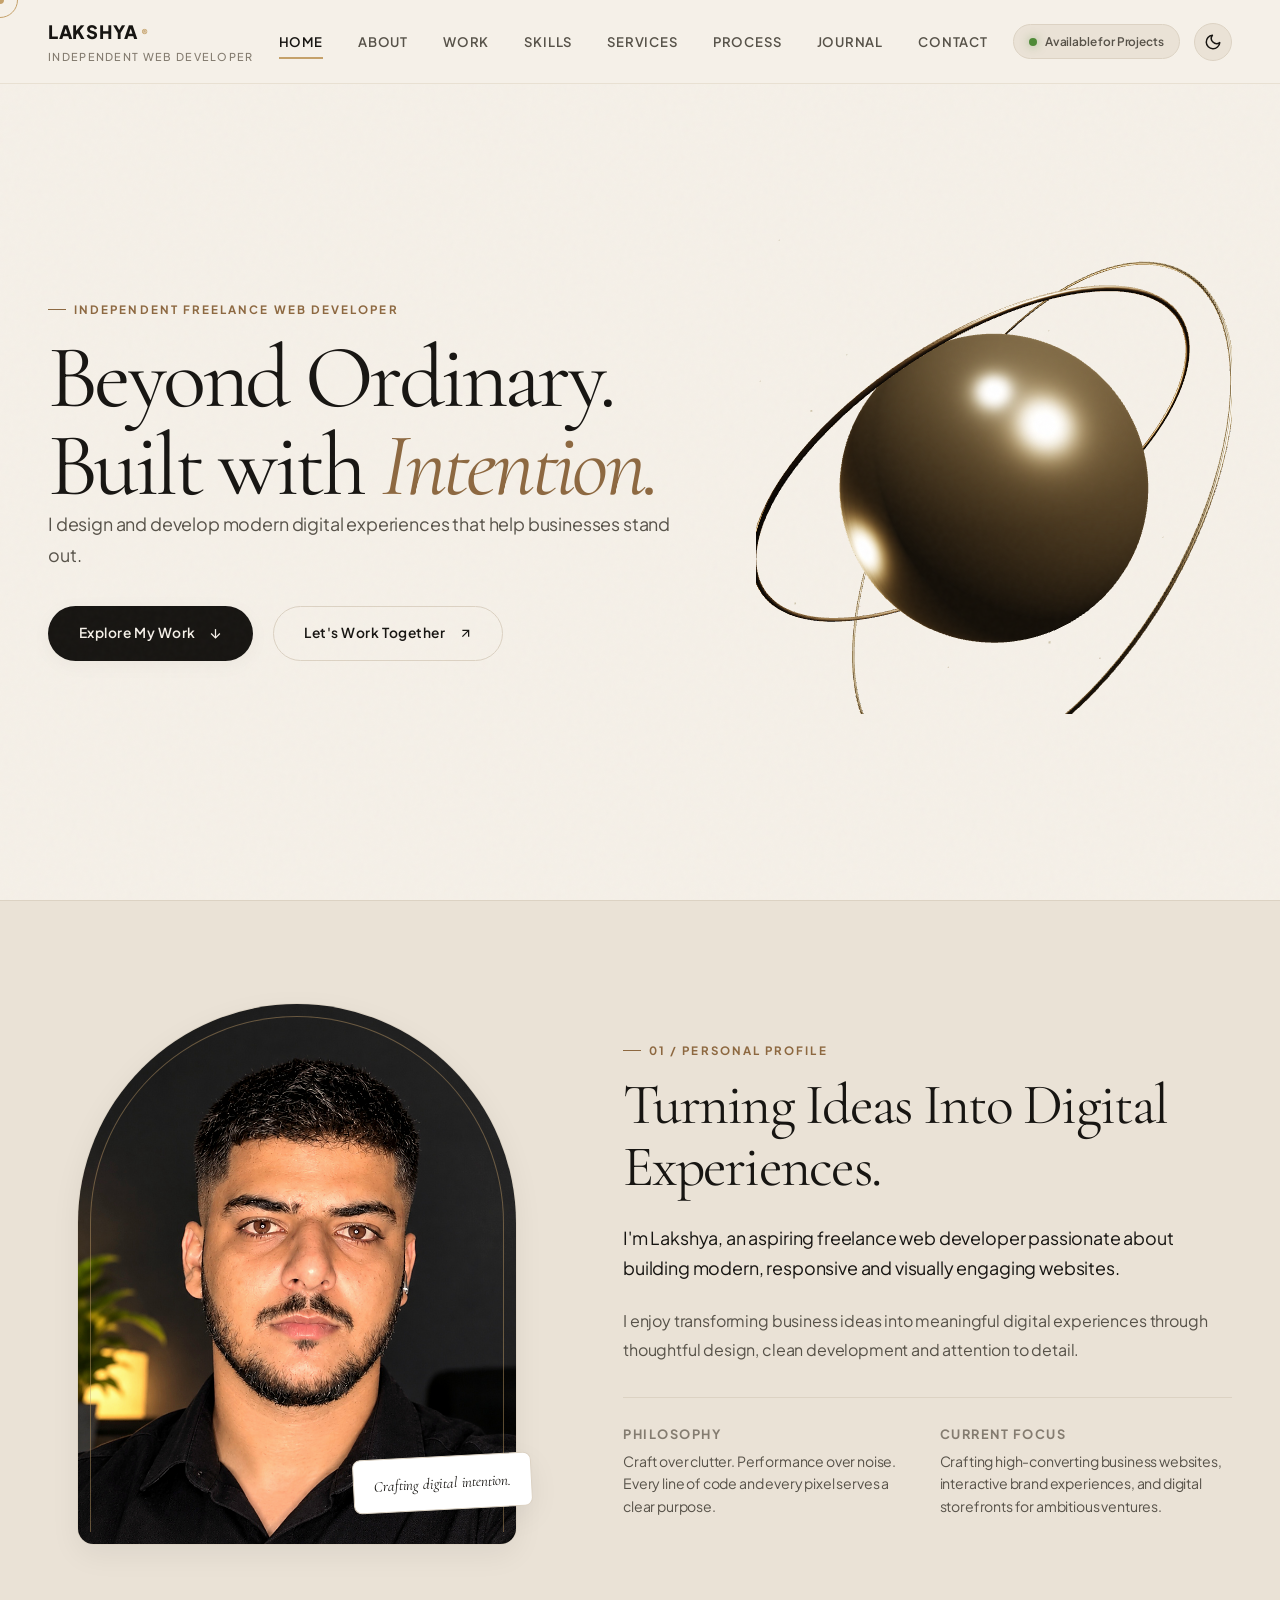
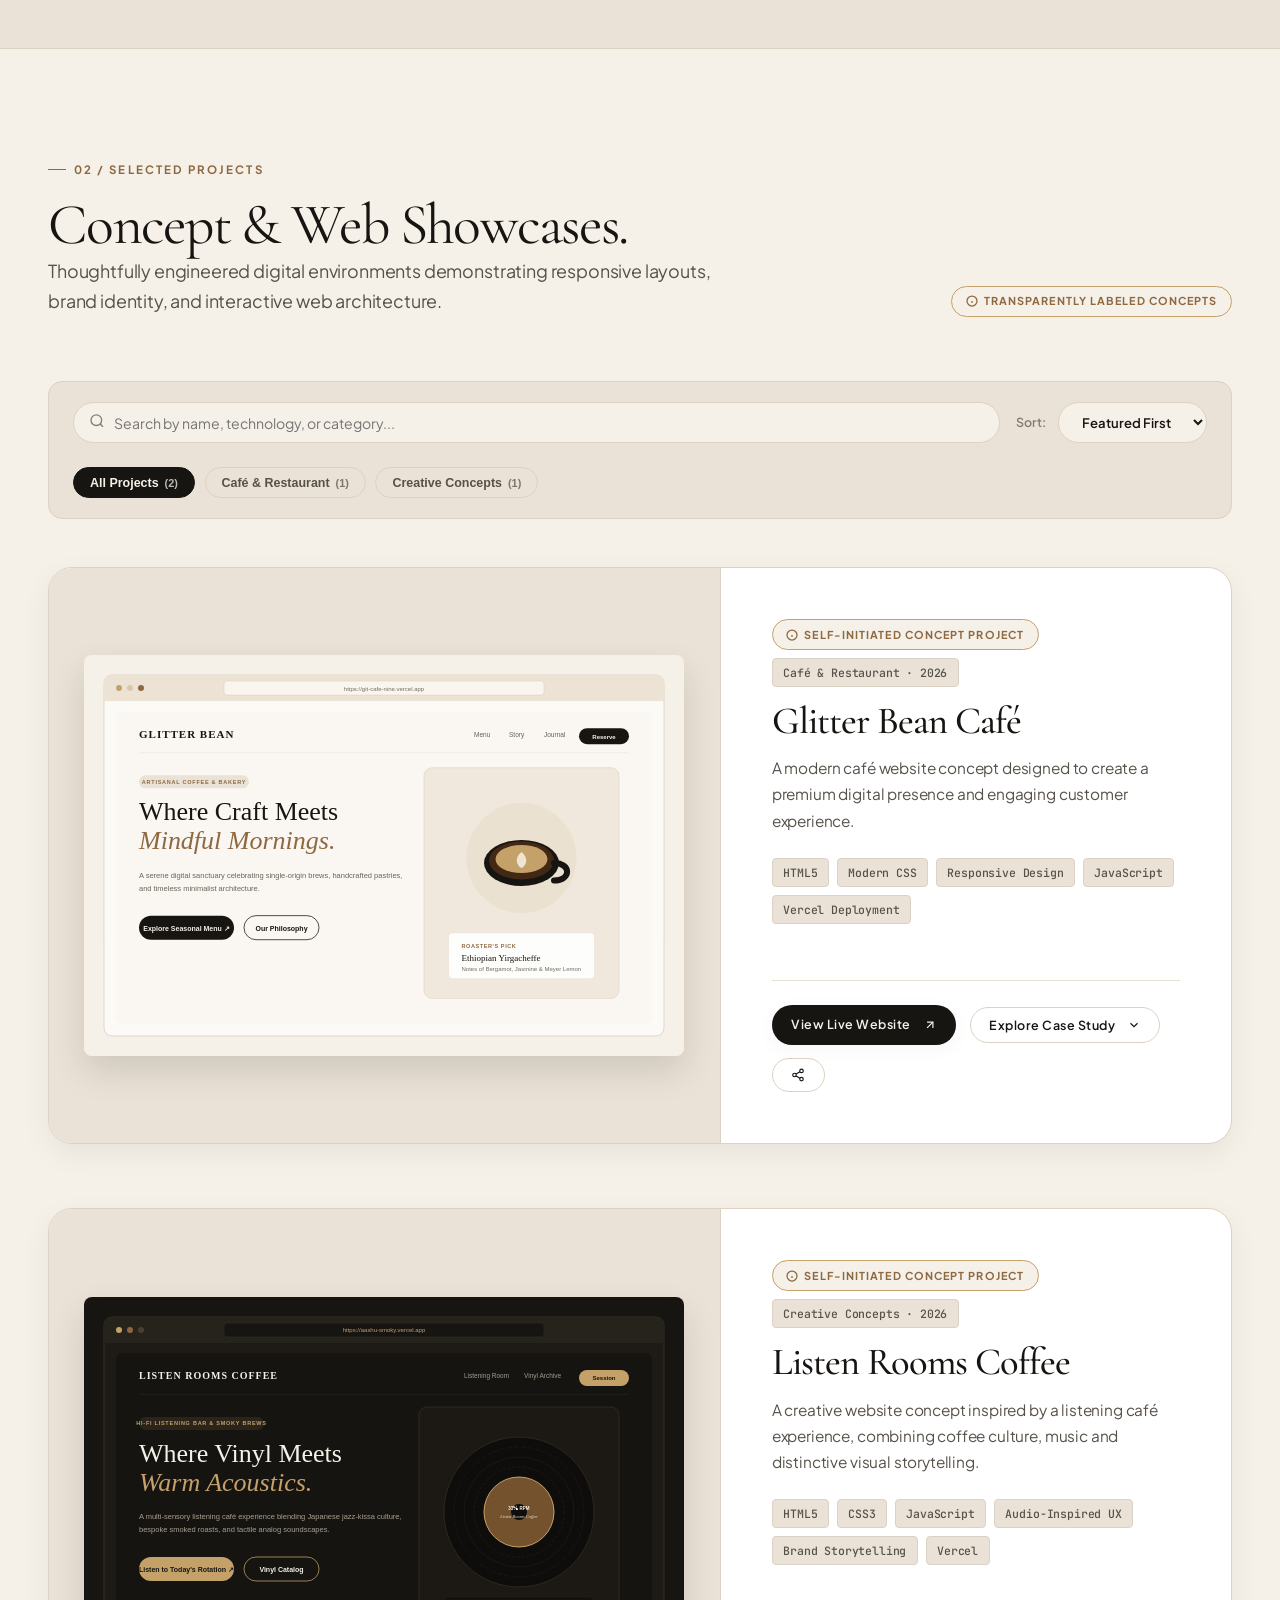
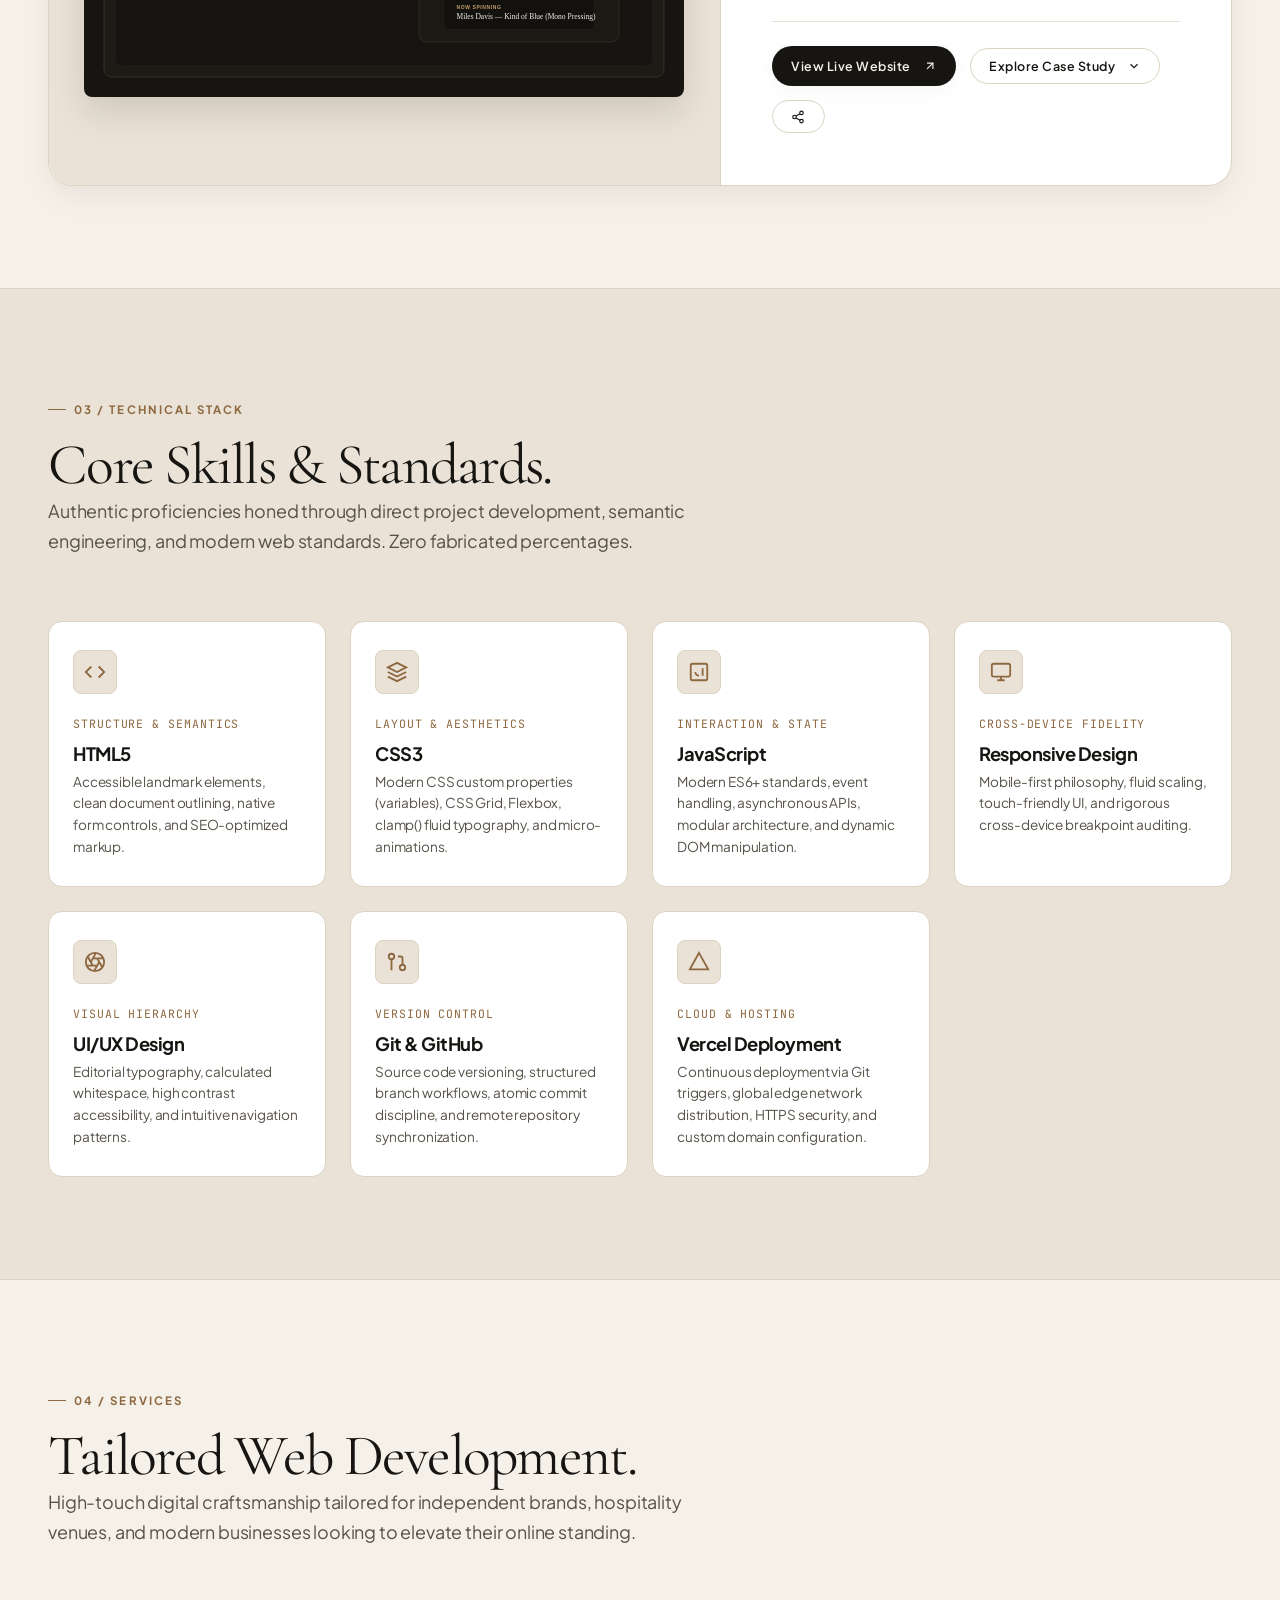
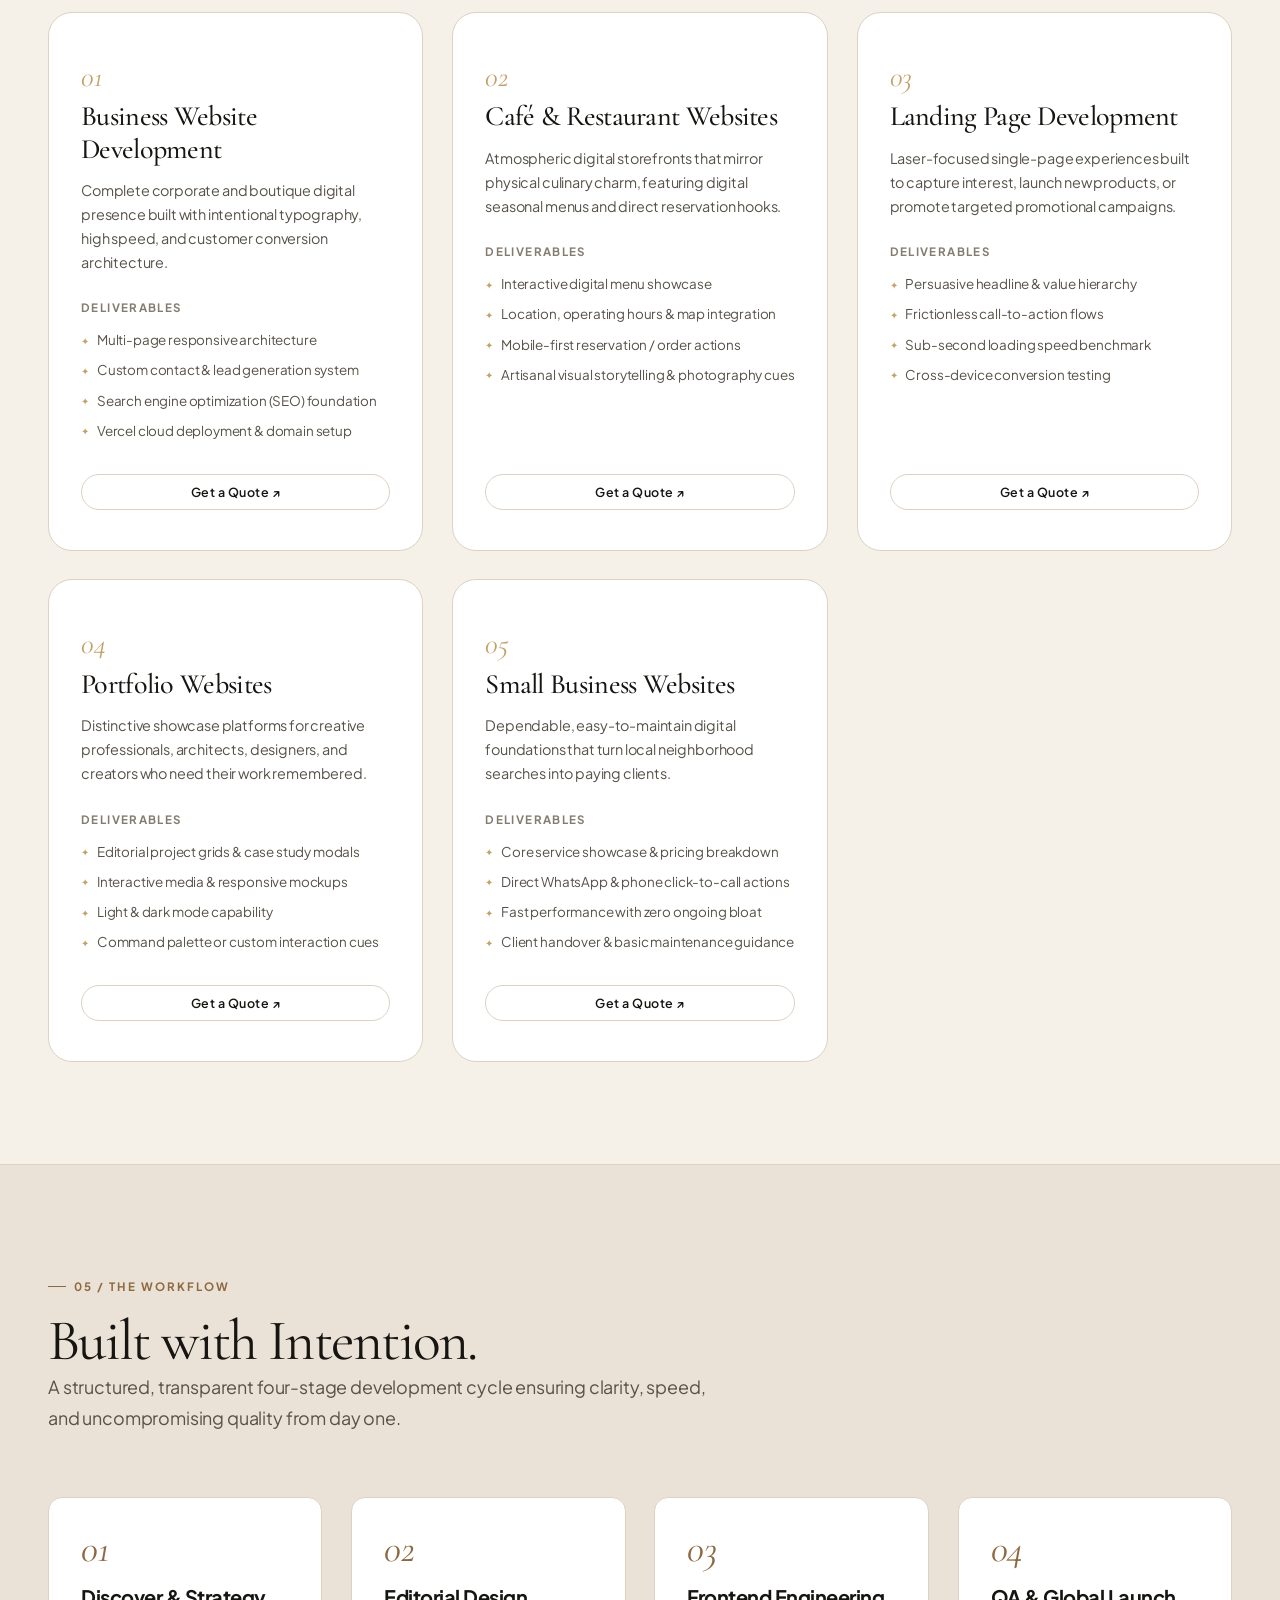
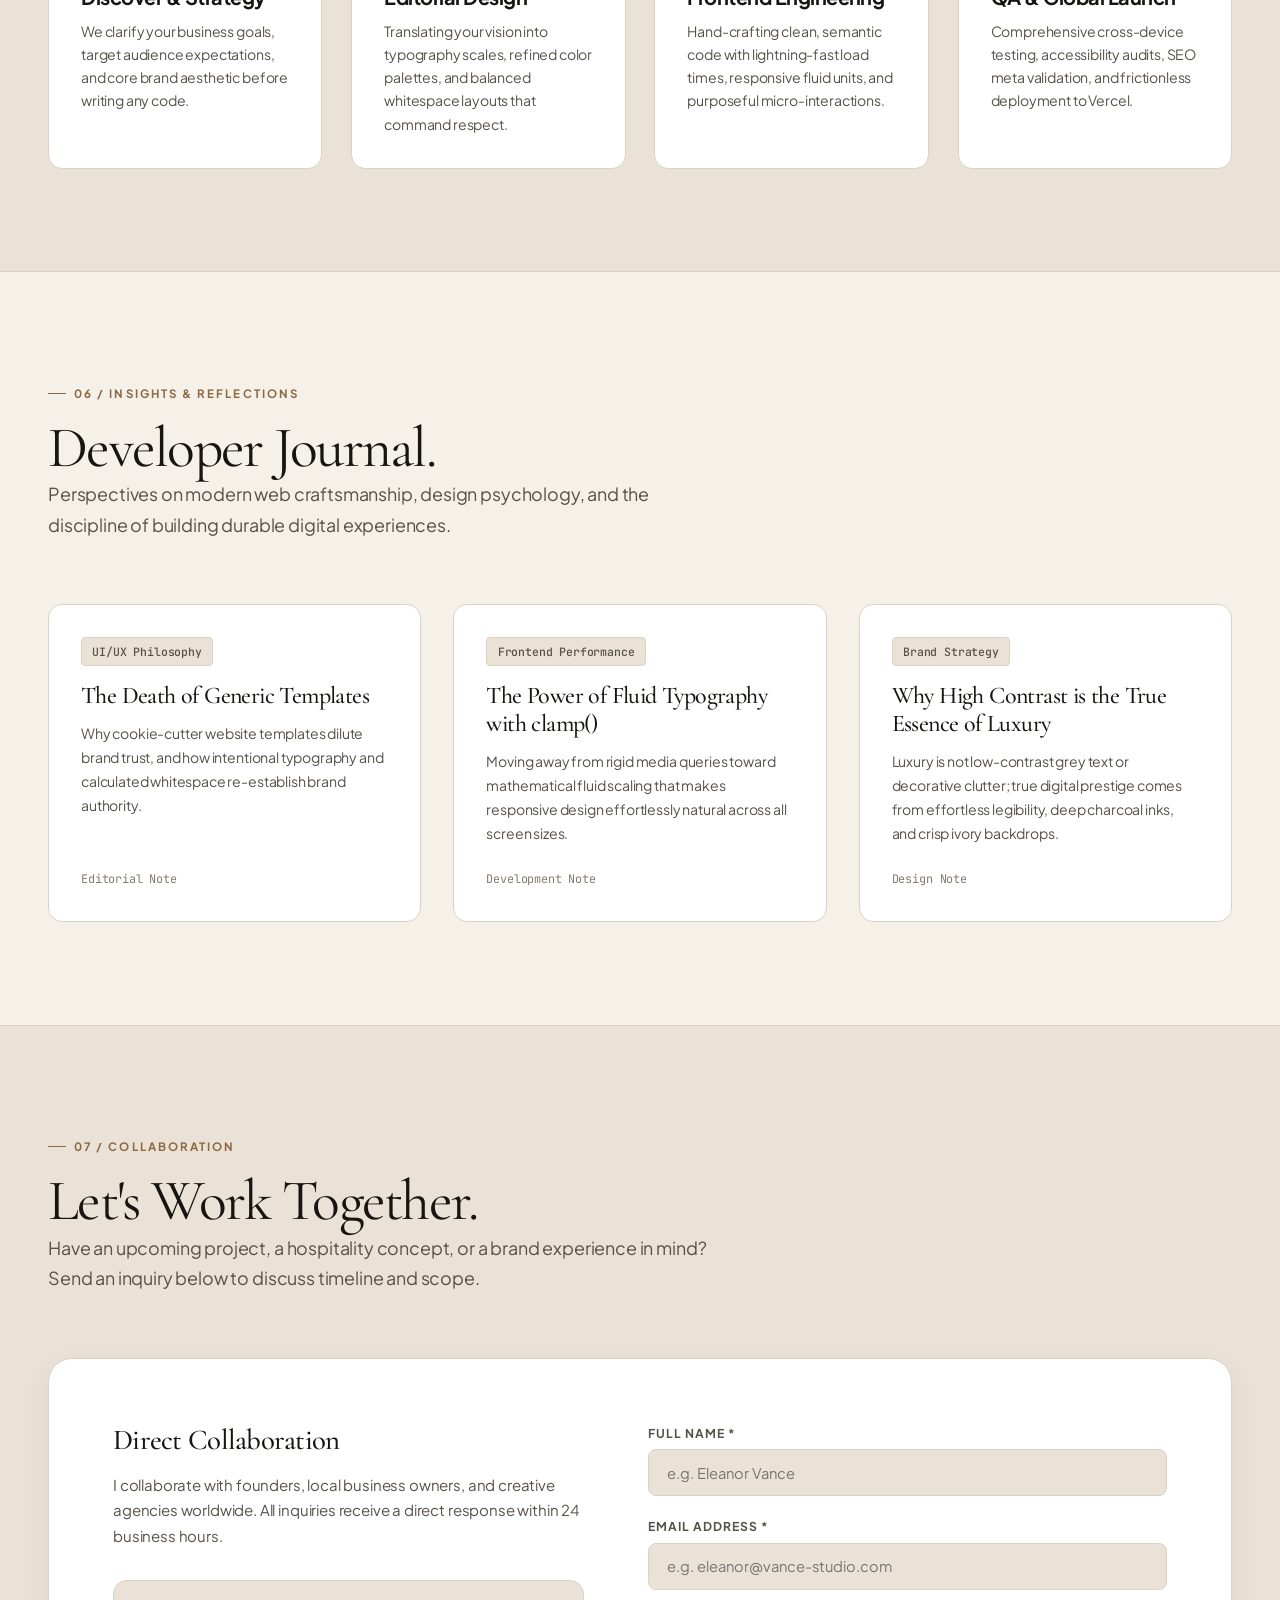
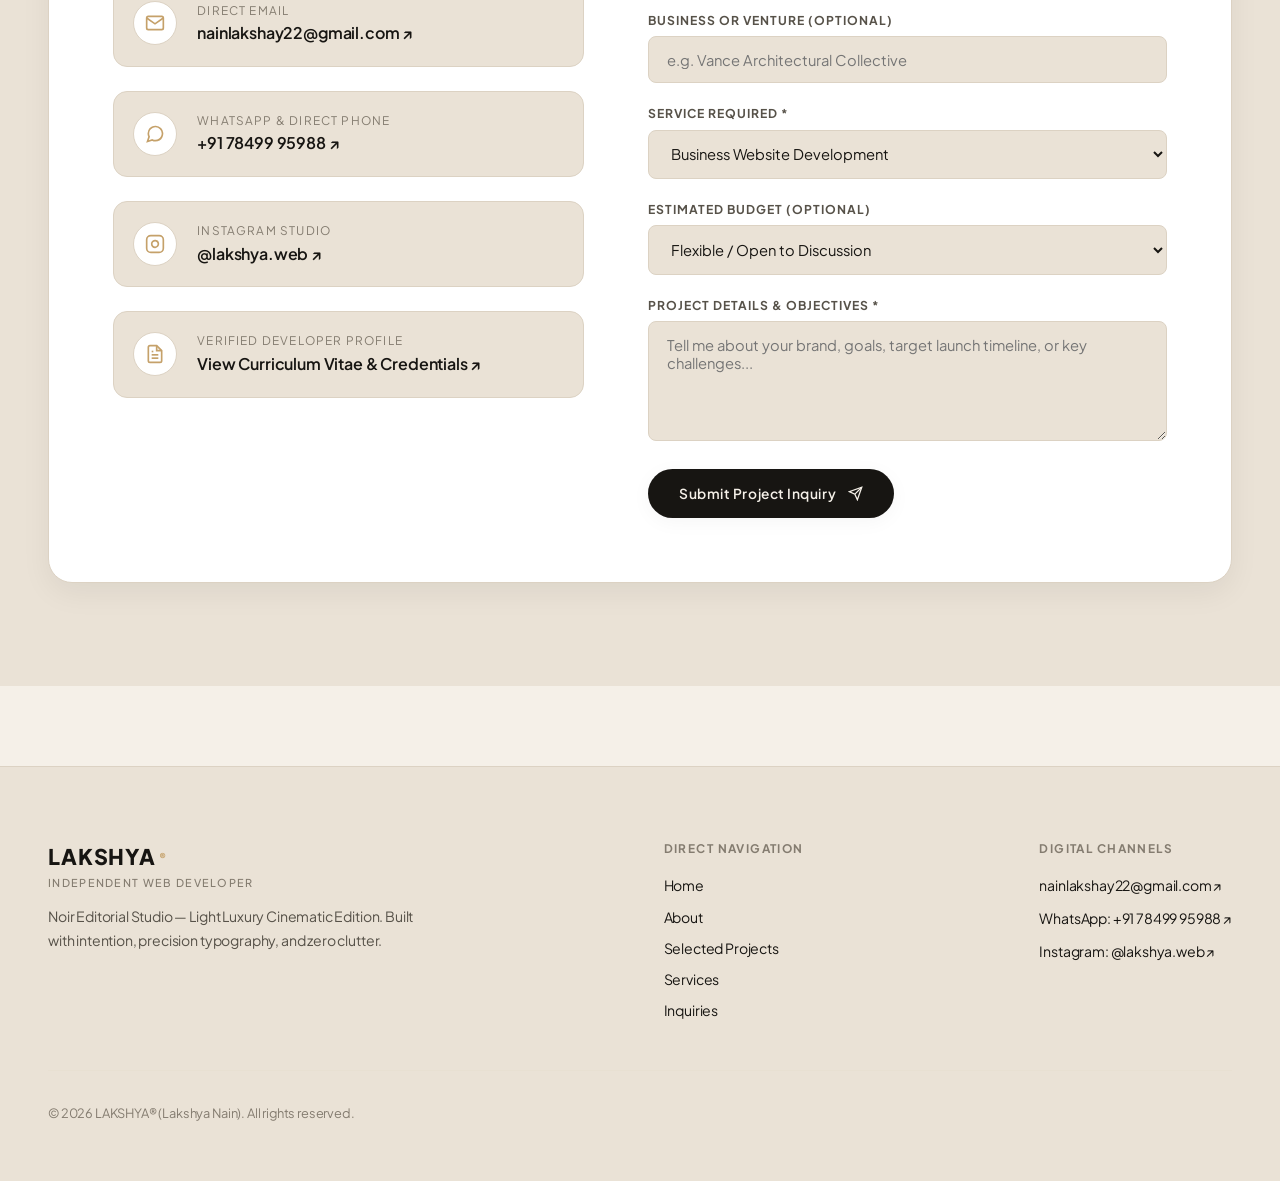
==== commit a6d07a50: "refactor: remove Ctrl+K command menu button and modal" ====
--- a/index.html
+++ b/index.html
@@ -90,12 +90,6 @@
           <span>Available for Projects</span>
         </div>
 
-        <!-- Command Palette Trigger -->
-        <button class="btn-cmd-palette" id="btn-open-cmd" aria-label="Open Command Menu (Ctrl+K)">
-          <span>Menu</span>
-          <kbd>Ctrl+K</kbd>
-        </button>
-
         <!-- Theme Toggle Button -->
         <button class="btn-theme-toggle" aria-label="Toggle Theme Mode">
           <svg width="18" height="18" viewBox="0 0 24 24" fill="none" stroke="currentColor" stroke-width="2"><path d="M21 12.79A9 9 0 1 1 11.21 3 7 7 0 0 0 21 12.79z"/></svg>
@@ -781,23 +775,6 @@
     </div>
   </div>
 
-  <!-- Command Palette Modal (Ctrl+K / Cmd+K) -->
-  <div class="cmd-palette-backdrop" id="cmd-palette-backdrop" aria-modal="true" role="dialog" aria-label="Command Menu">
-    <div class="cmd-palette-box">
-      <div class="cmd-palette-input-wrap">
-        <svg width="18" height="18" viewBox="0 0 24 24" fill="none" stroke="currentColor" stroke-width="2" style="color: var(--color-accent-gold);"><circle cx="11" cy="11" r="8"/><line x1="21" y1="21" x2="16.65" y2="16.65"/></svg>
-        <input type="text" id="cmd-palette-input" class="cmd-palette-input" placeholder="Type a destination or command..." autocomplete="off">
-      </div>
-      <ul class="cmd-palette-list" id="cmd-palette-list">
-        <!-- Rendered dynamically via public/js/command-palette.js -->
-      </ul>
-      <div class="cmd-palette-footer">
-        <span>Navigation: <kbd style="font-family: var(--font-mono);">↑</kbd> <kbd style="font-family: var(--font-mono);">↓</kbd> to cycle</span>
-        <span>Select: <kbd style="font-family: var(--font-mono);">Enter</kbd> · Close: <kbd style="font-family: var(--font-mono);">Esc</kbd></span>
-      </div>
-    </div>
-  </div>
-
   <!-- Floating Back to Top Button -->
   <button class="btn-back-to-top" aria-label="Scroll back to top">
     <svg width="18" height="18" viewBox="0 0 24 24" fill="none" stroke="currentColor" stroke-width="2"><polyline points="18 15 12 9 6 15"/></svg>
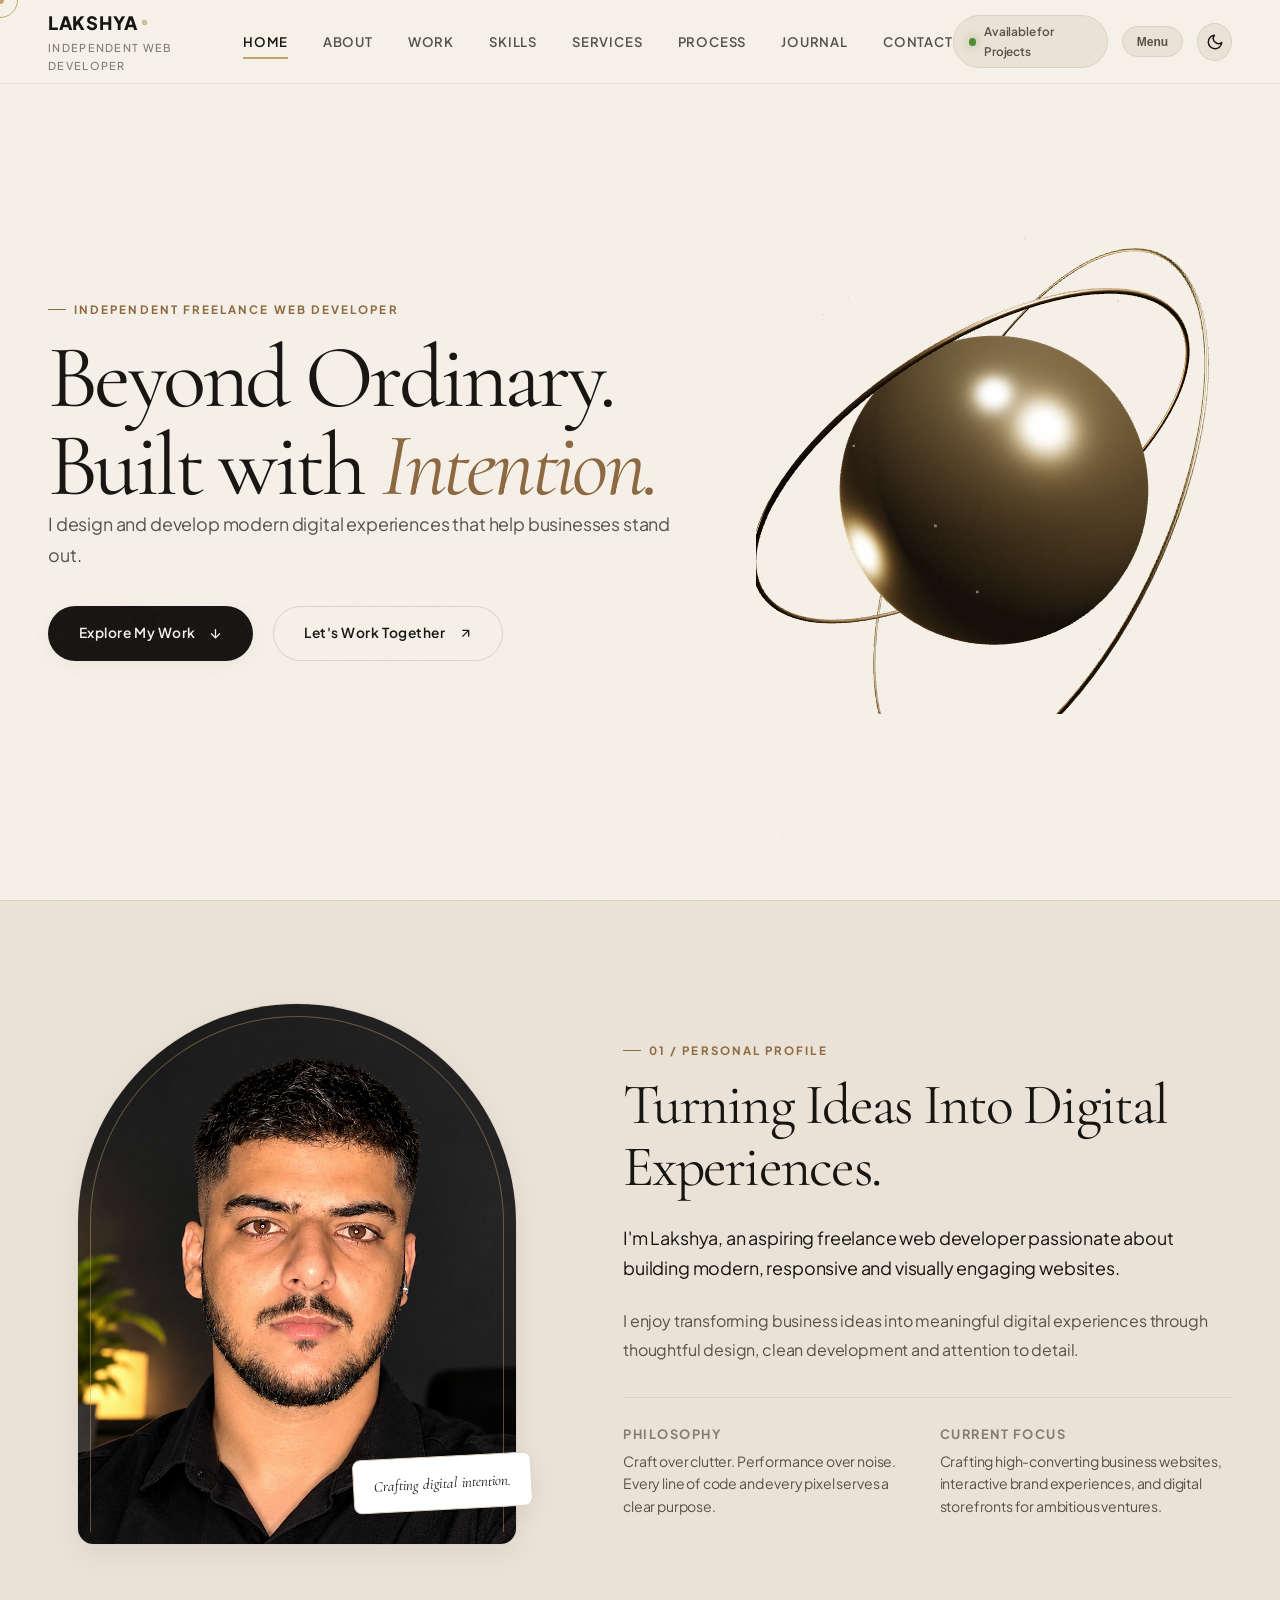
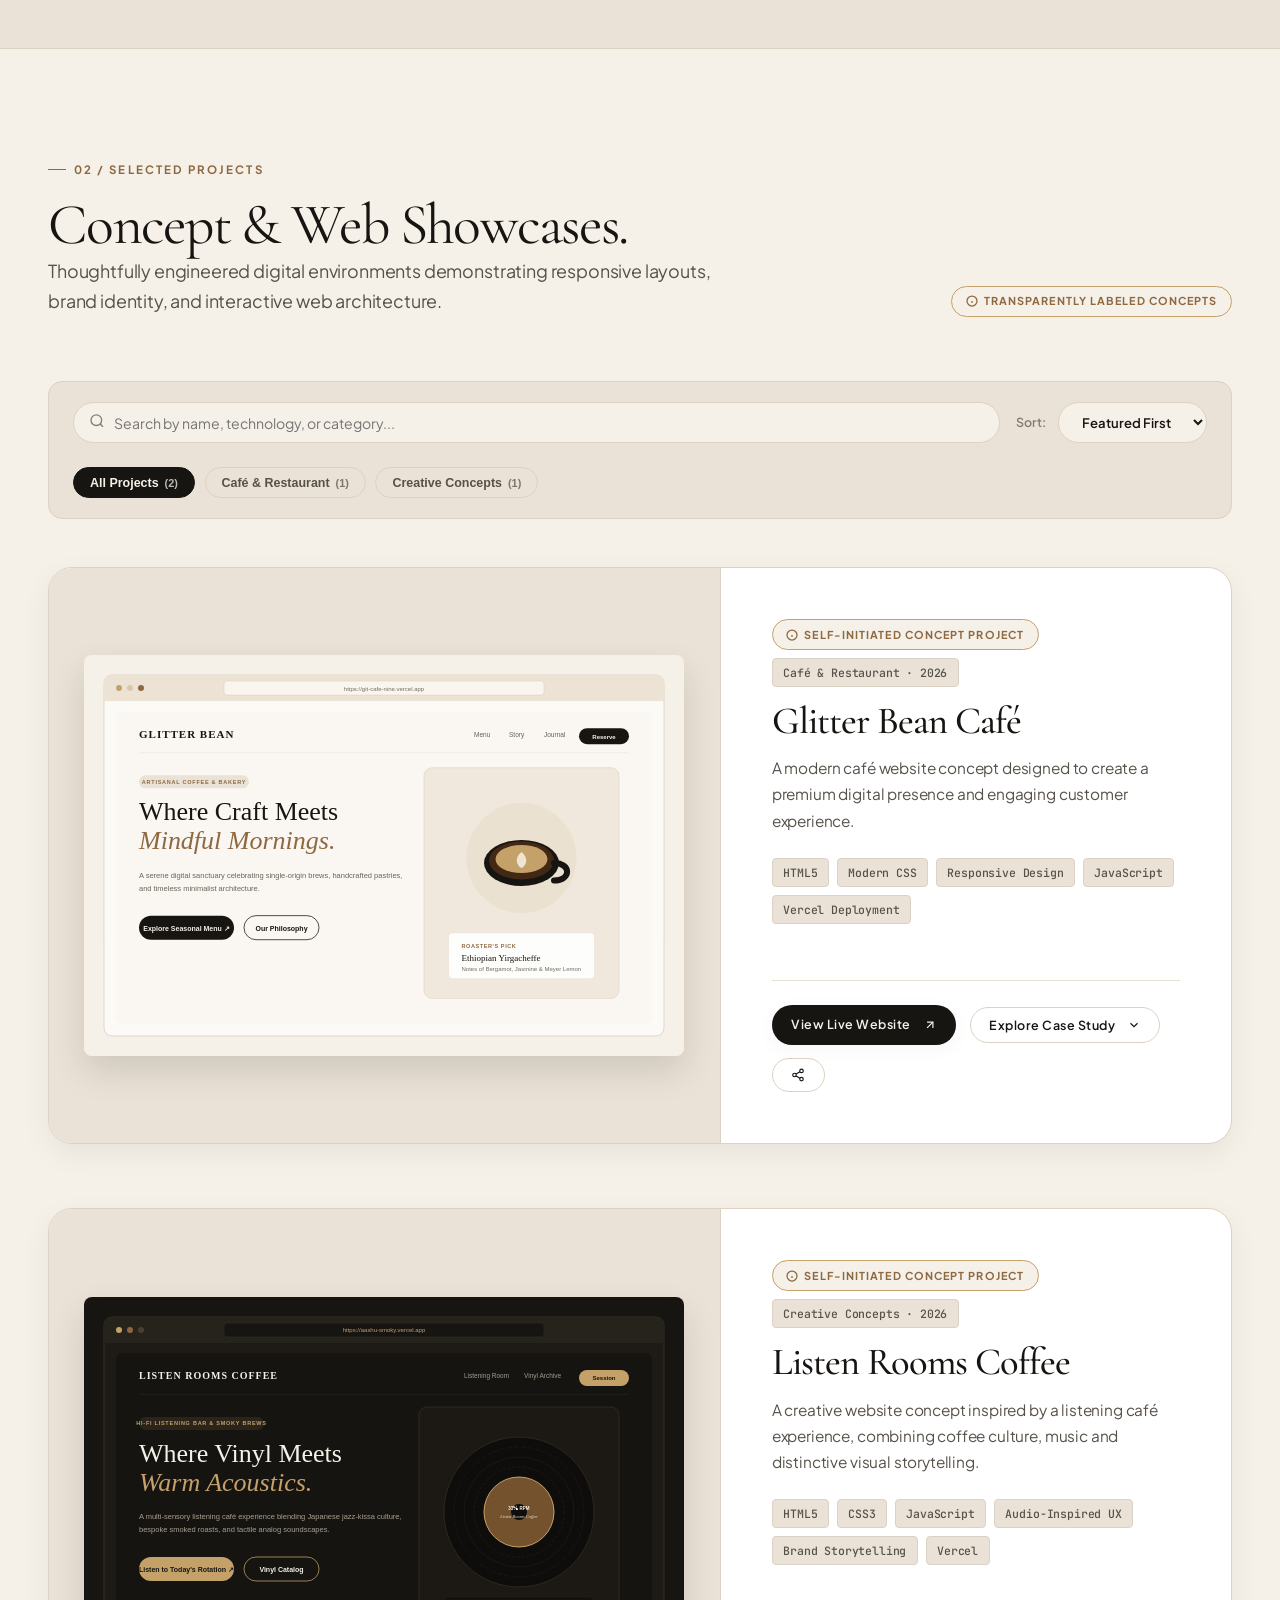
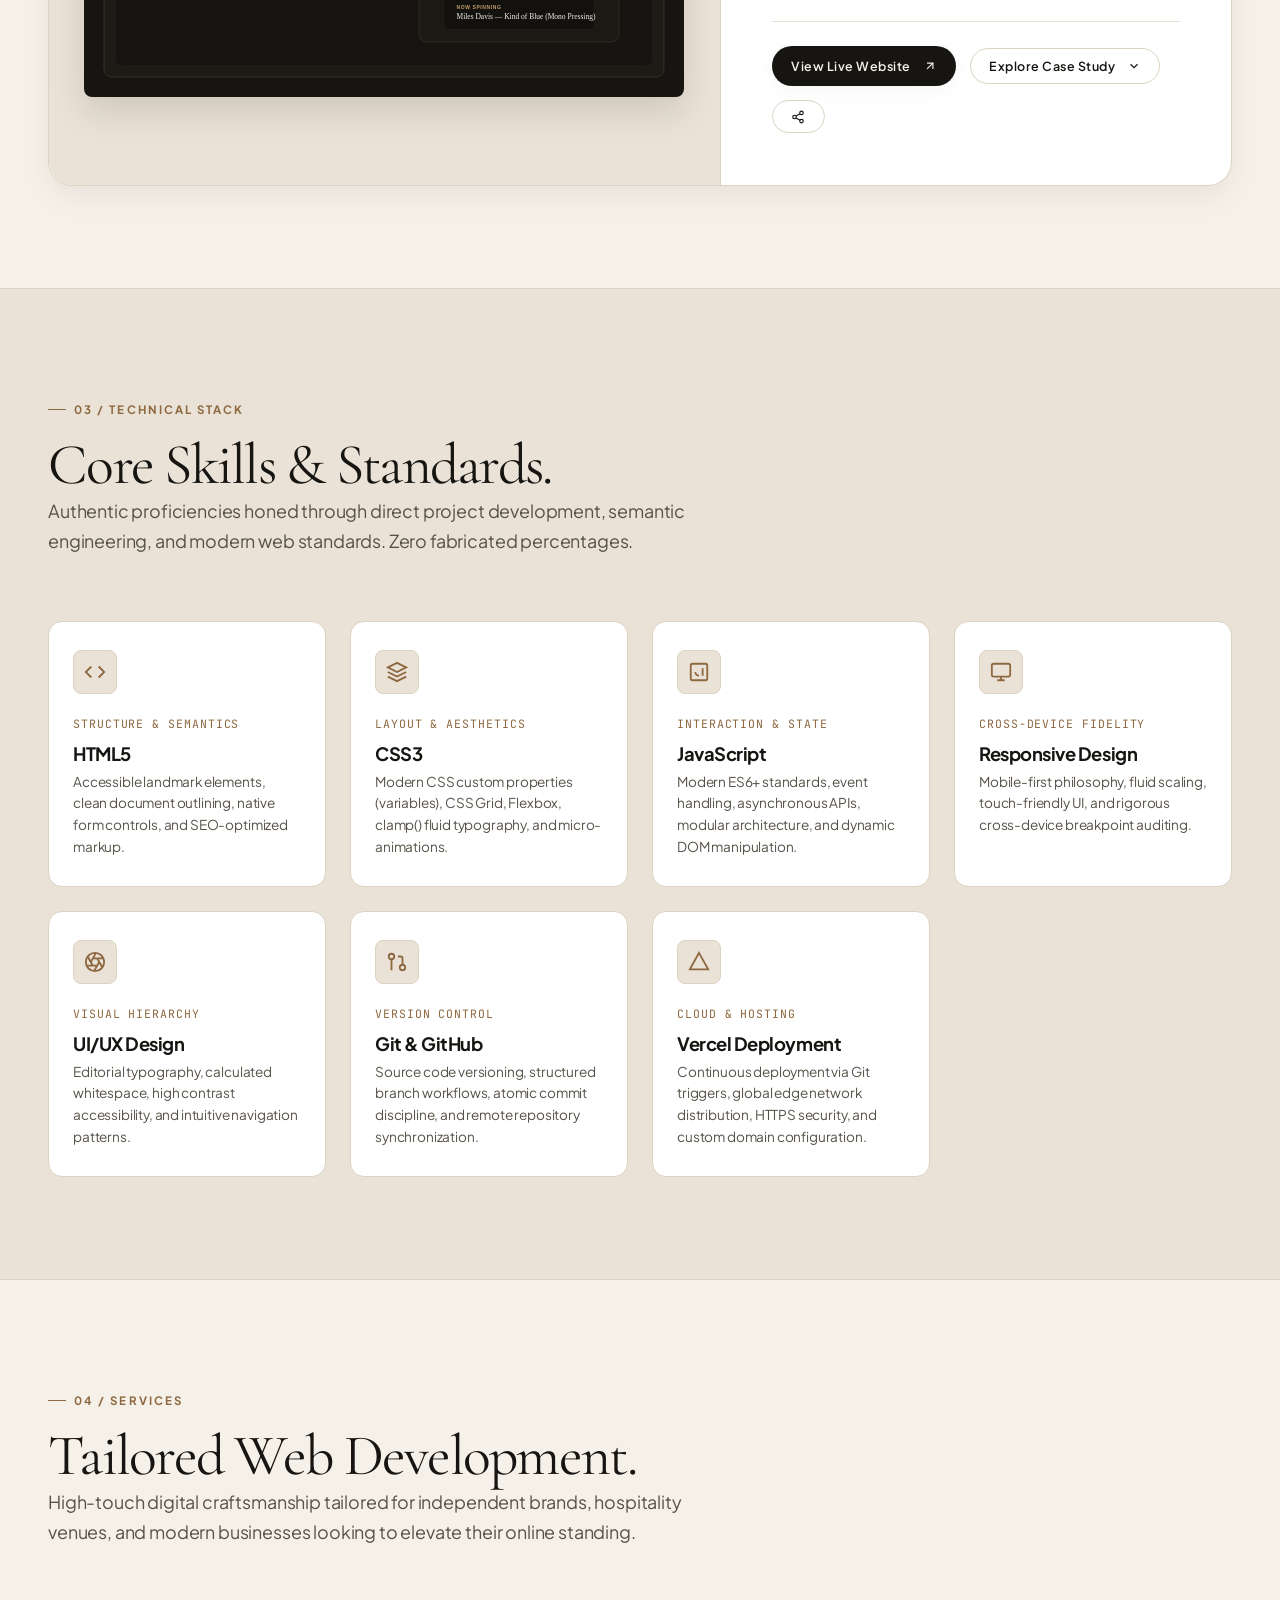
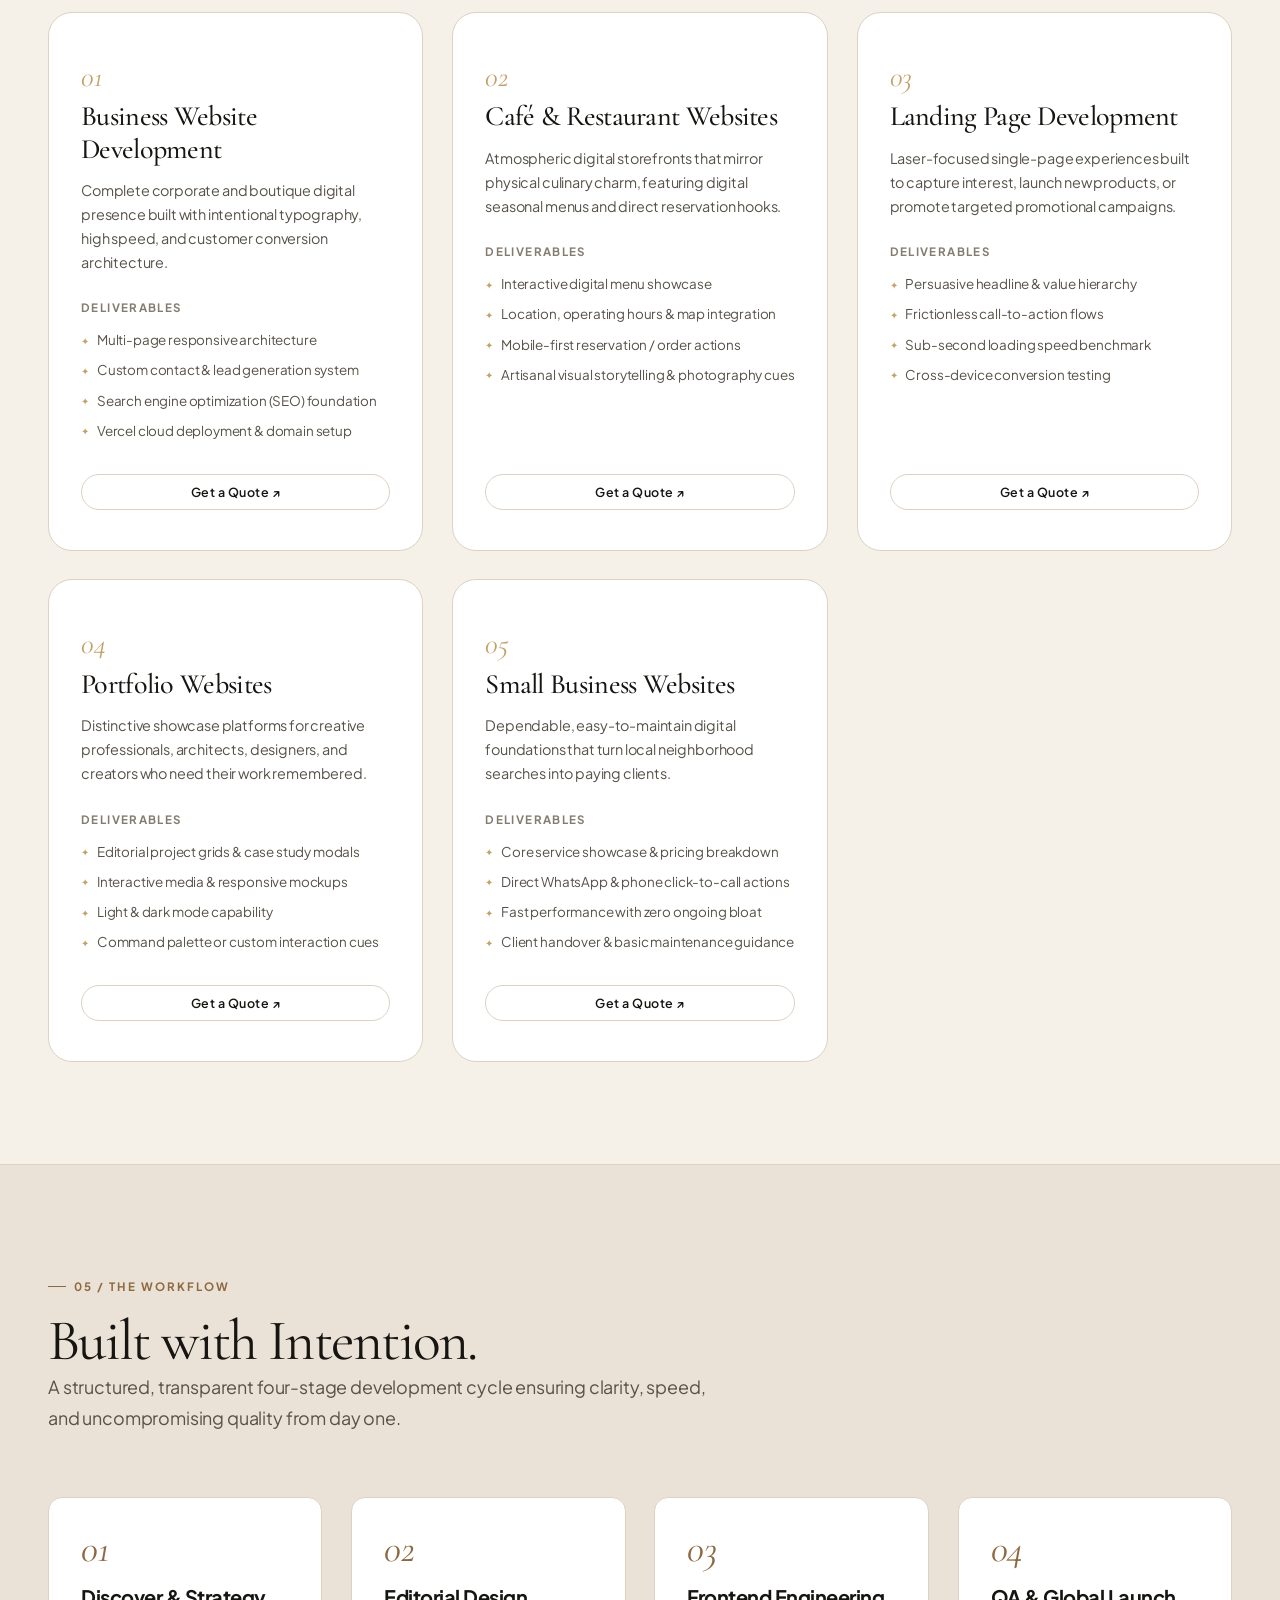
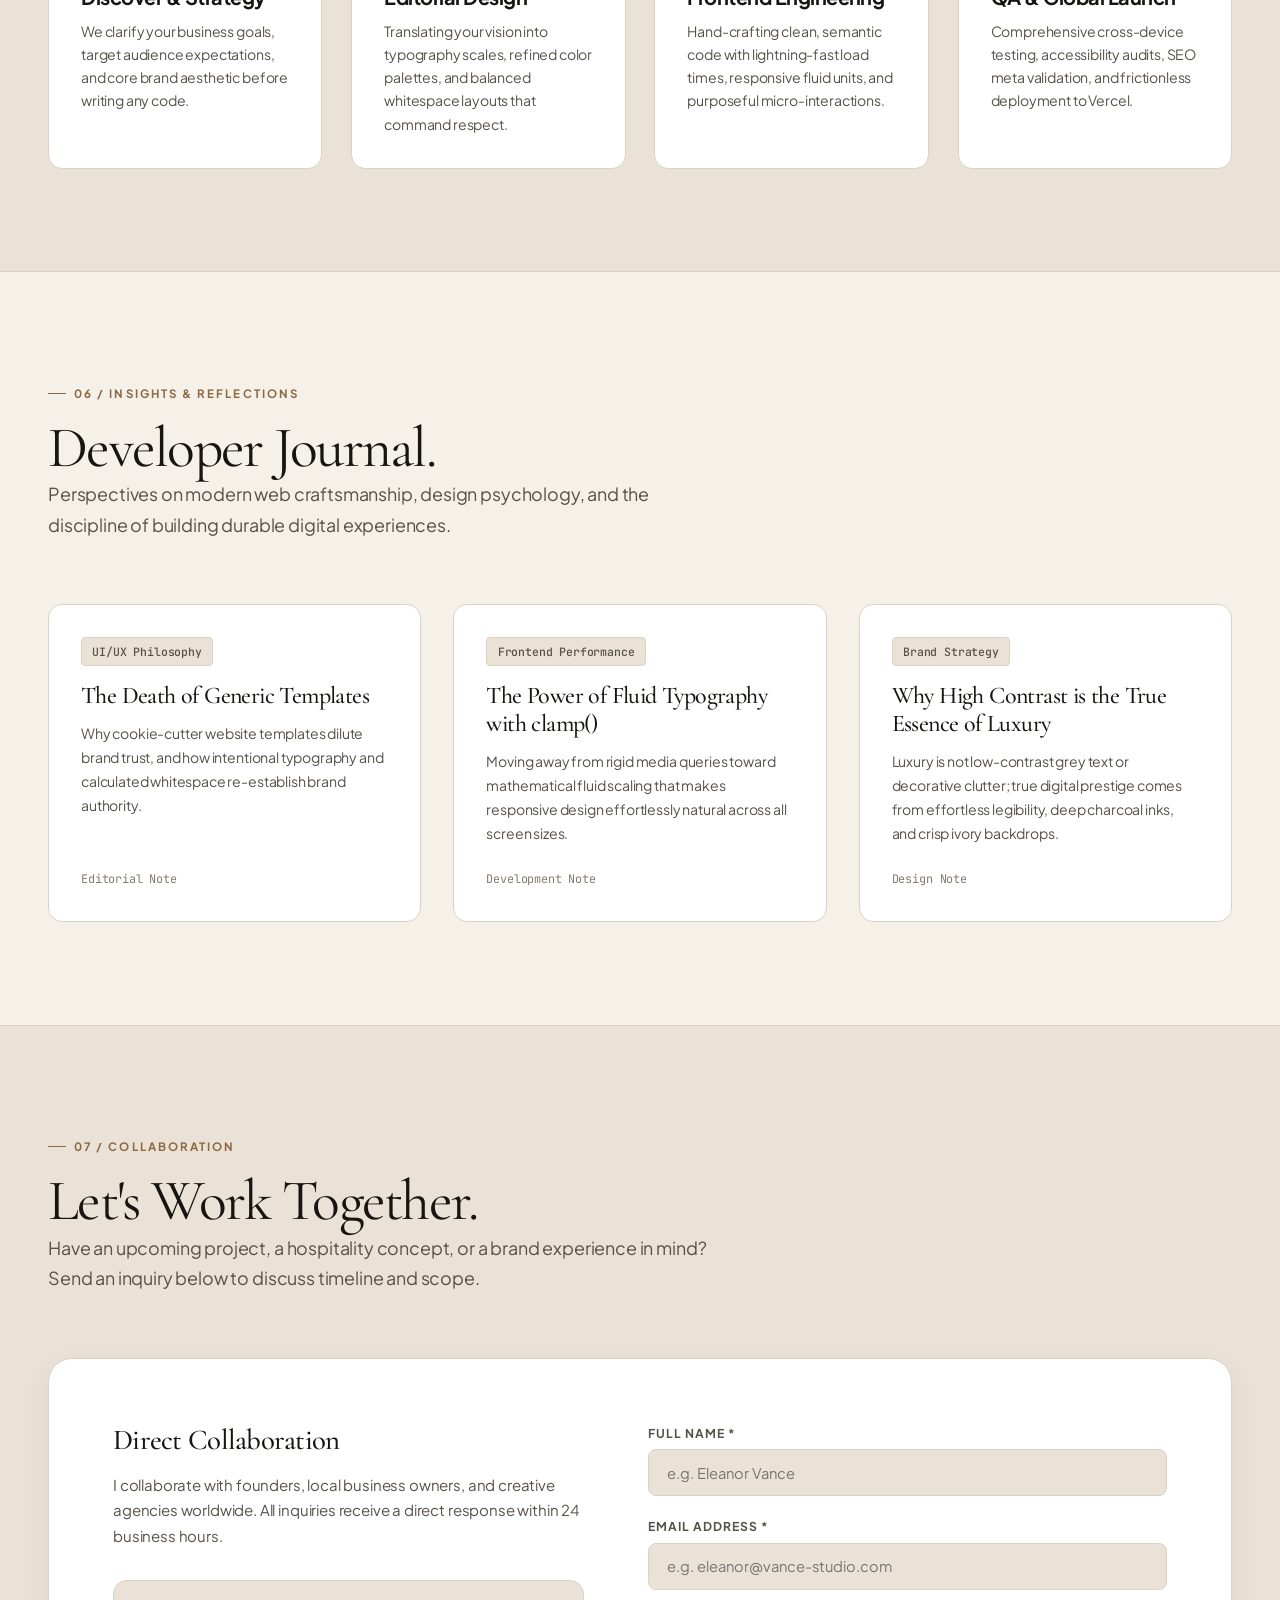
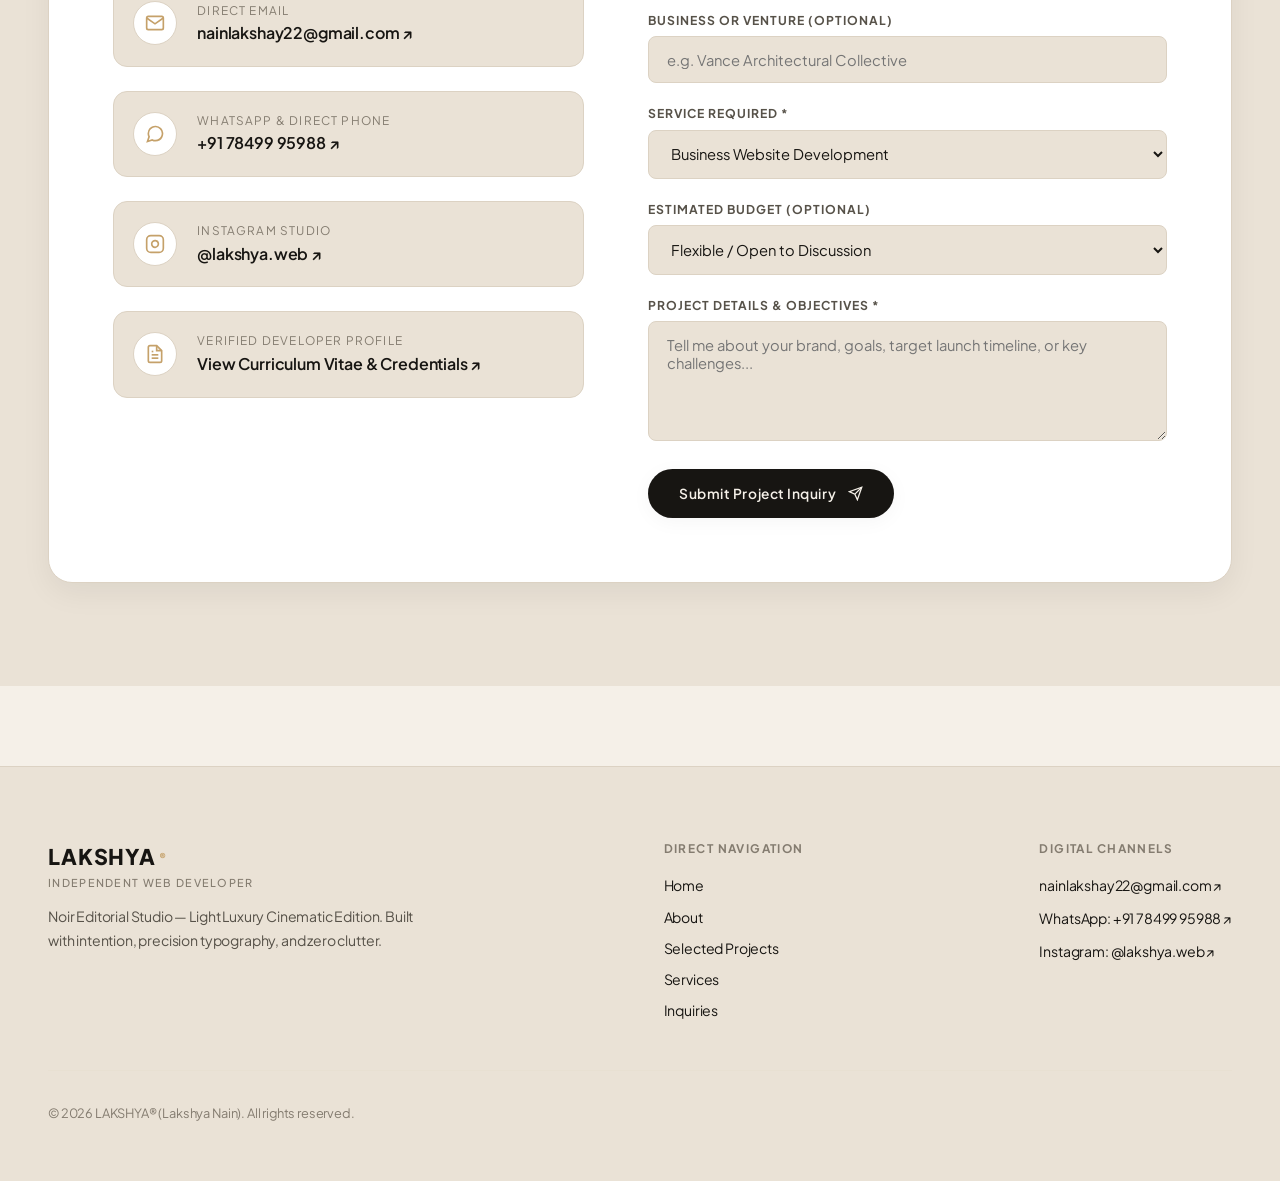
==== commit 47c59c1e: "feat(nav): restore Menu pill button and remove Ctrl+K label" ====
--- a/index.html
+++ b/index.html
@@ -90,6 +90,11 @@
           <span>Available for Projects</span>
         </div>
 
+        <!-- Menu Button (Clean, without Ctrl+K) -->
+        <button class="btn-cmd-palette" id="btn-open-cmd" aria-label="Open Navigation Menu">
+          <span>Menu</span>
+        </button>
+
         <!-- Theme Toggle Button -->
         <button class="btn-theme-toggle" aria-label="Toggle Theme Mode">
           <svg width="18" height="18" viewBox="0 0 24 24" fill="none" stroke="currentColor" stroke-width="2"><path d="M21 12.79A9 9 0 1 1 11.21 3 7 7 0 0 0 21 12.79z"/></svg>
@@ -775,6 +780,23 @@
     </div>
   </div>
 
+  <!-- Quick Navigation Menu Modal -->
+  <div class="cmd-palette-backdrop" id="cmd-palette-backdrop" aria-modal="true" role="dialog" aria-label="Navigation Menu">
+    <div class="cmd-palette-box">
+      <div class="cmd-palette-input-wrap">
+        <svg width="18" height="18" viewBox="0 0 24 24" fill="none" stroke="currentColor" stroke-width="2" style="color: var(--color-accent-gold);"><circle cx="11" cy="11" r="8"/><line x1="21" y1="21" x2="16.65" y2="16.65"/></svg>
+        <input type="text" id="cmd-palette-input" class="cmd-palette-input" placeholder="Search sections, services, or actions..." autocomplete="off">
+      </div>
+      <ul class="cmd-palette-list" id="cmd-palette-list">
+        <!-- Rendered dynamically via public/js/command-palette.js -->
+      </ul>
+      <div class="cmd-palette-footer">
+        <span>Quick Menu &amp; Directory</span>
+        <button id="btn-close-cmd-palette" style="background:none; border:none; color:var(--color-text-muted); cursor:pointer; font-size:0.75rem;">Close ✕</button>
+      </div>
+    </div>
+  </div>
+
   <!-- Floating Back to Top Button -->
   <button class="btn-back-to-top" aria-label="Scroll back to top">
     <svg width="18" height="18" viewBox="0 0 24 24" fill="none" stroke="currentColor" stroke-width="2"><polyline points="18 15 12 9 6 15"/></svg>
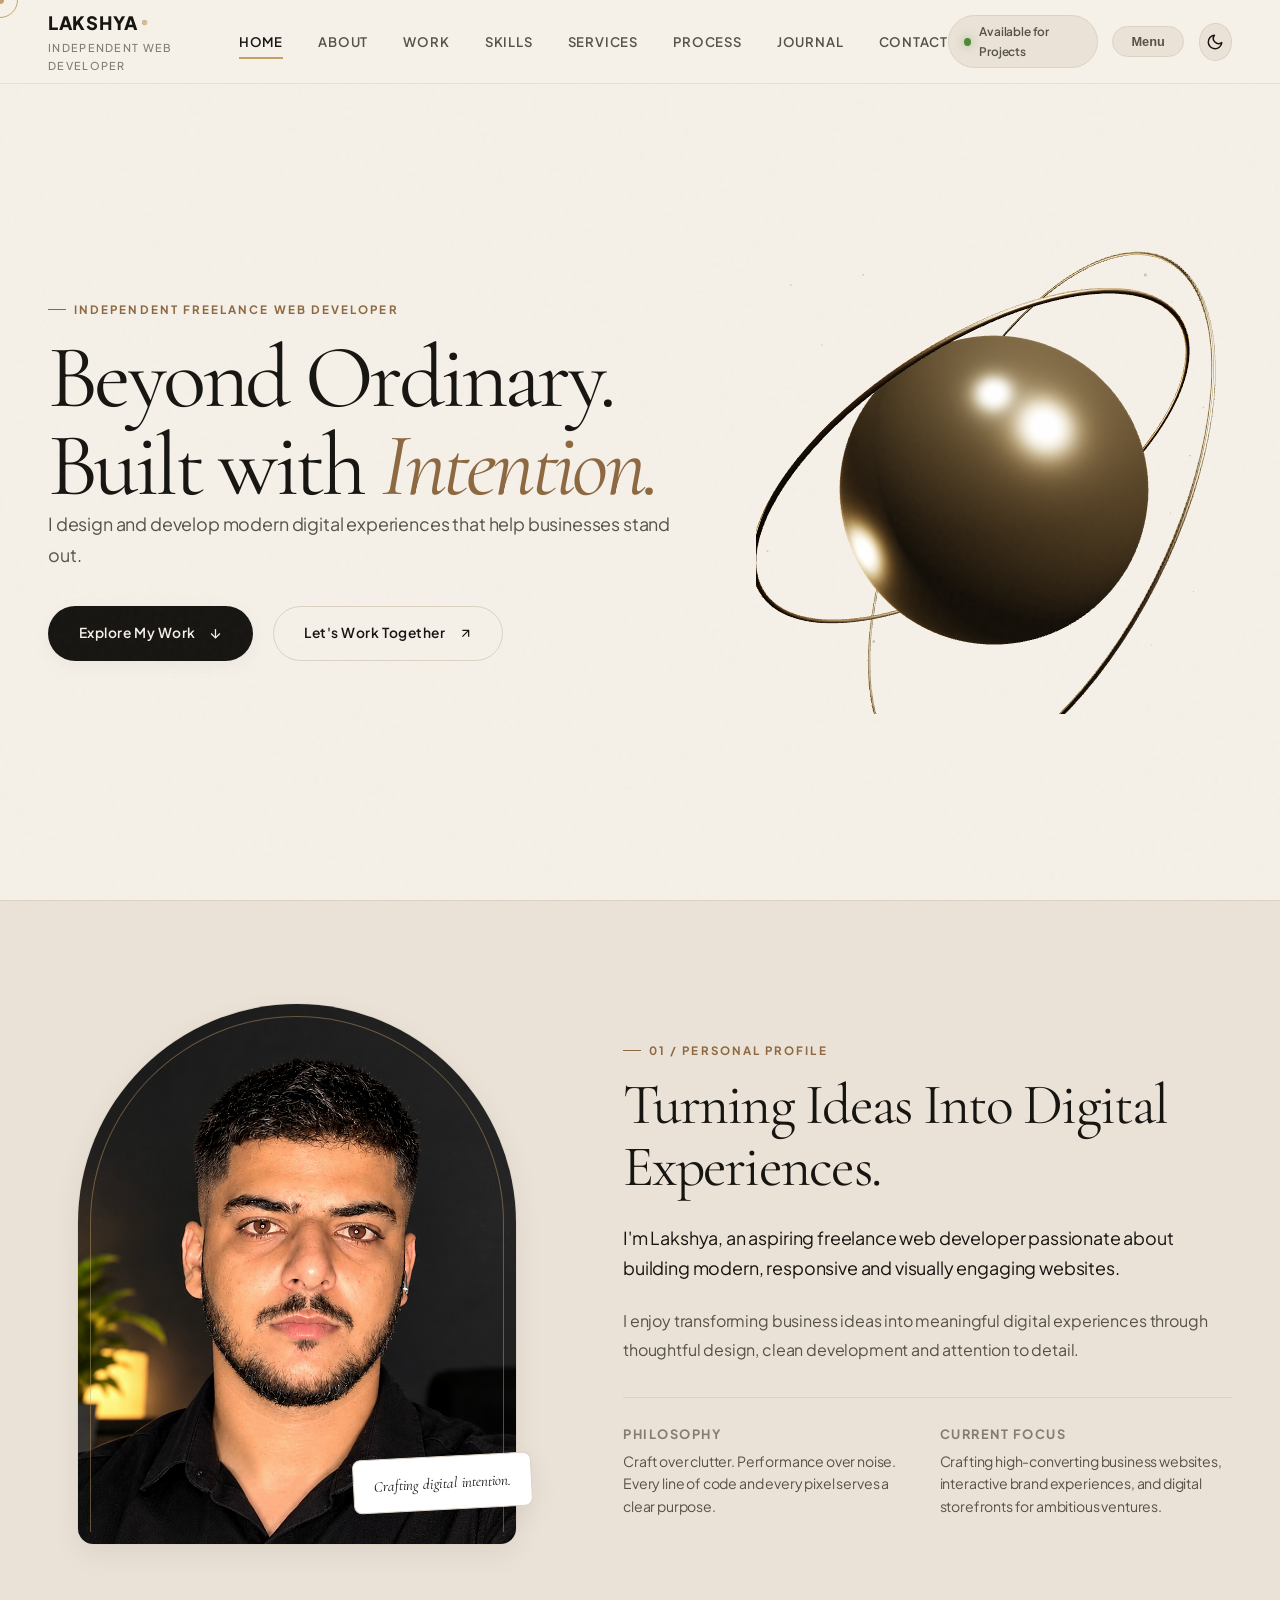
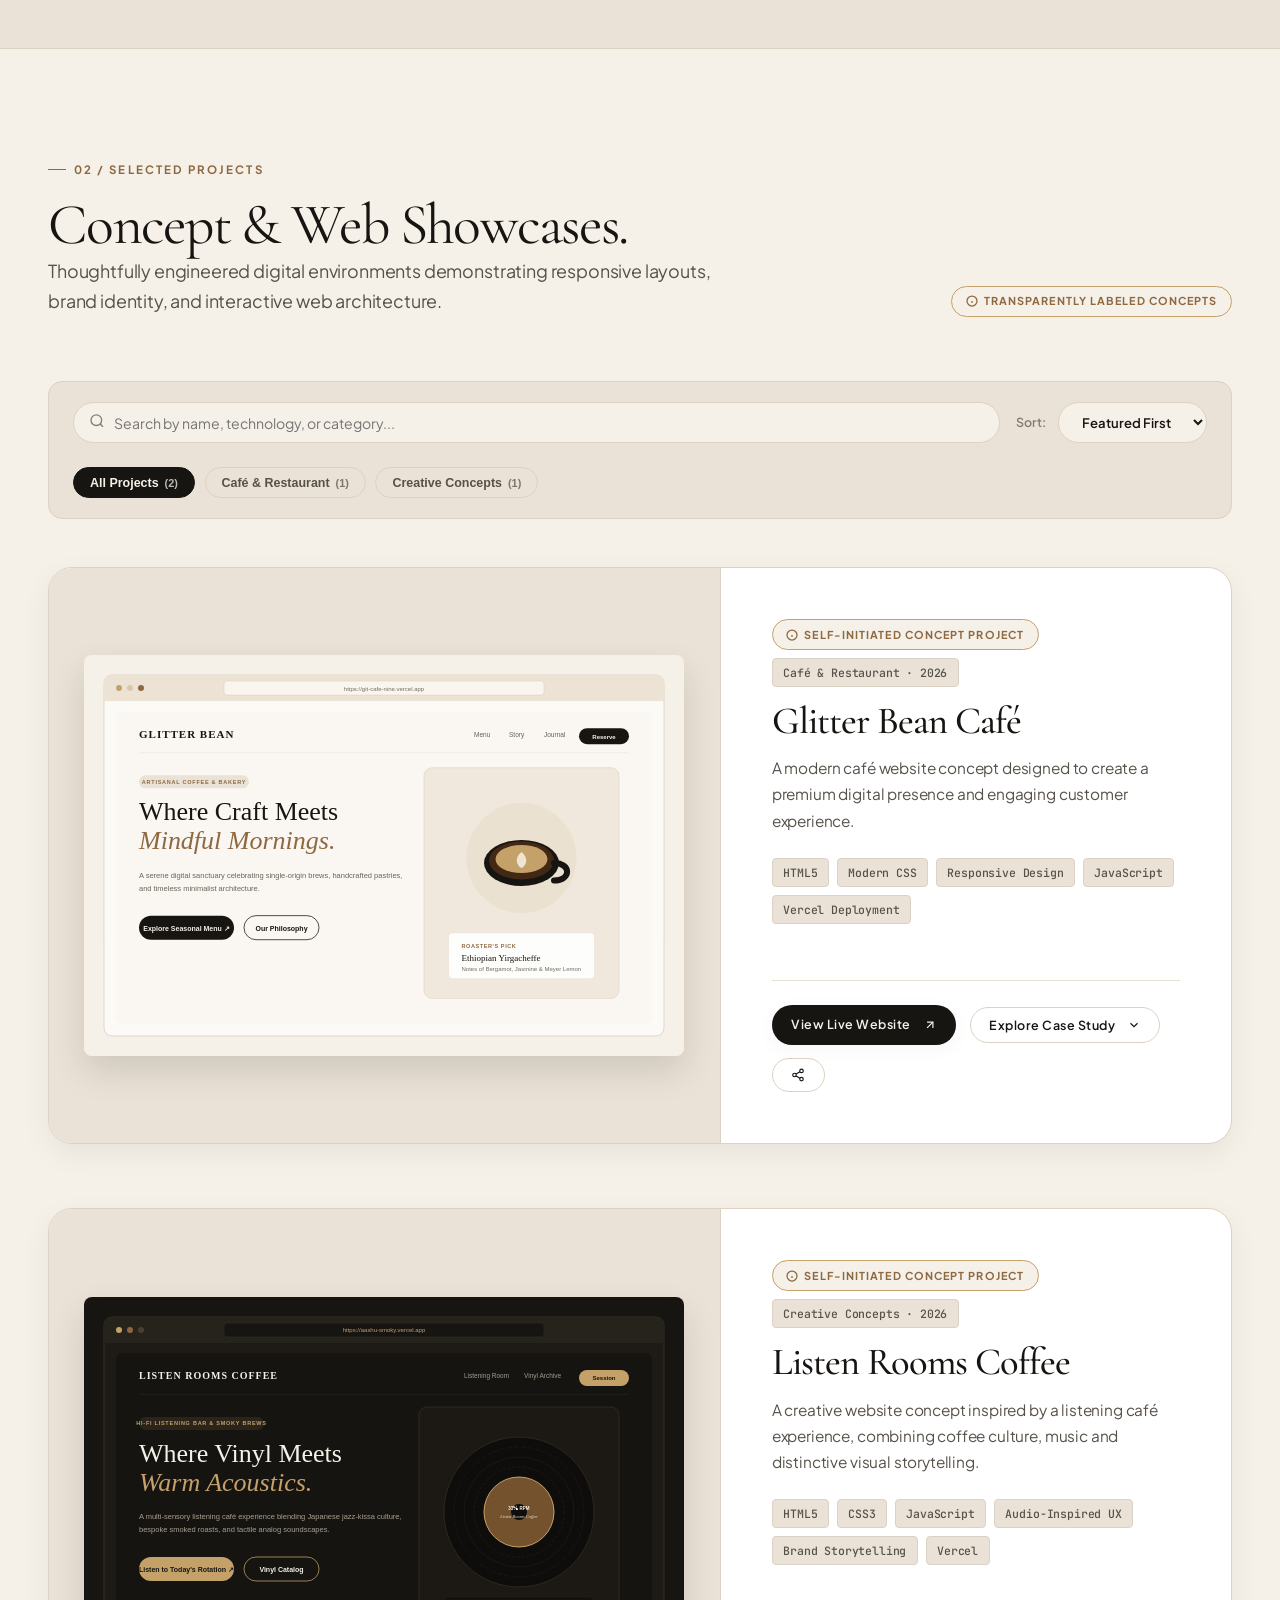
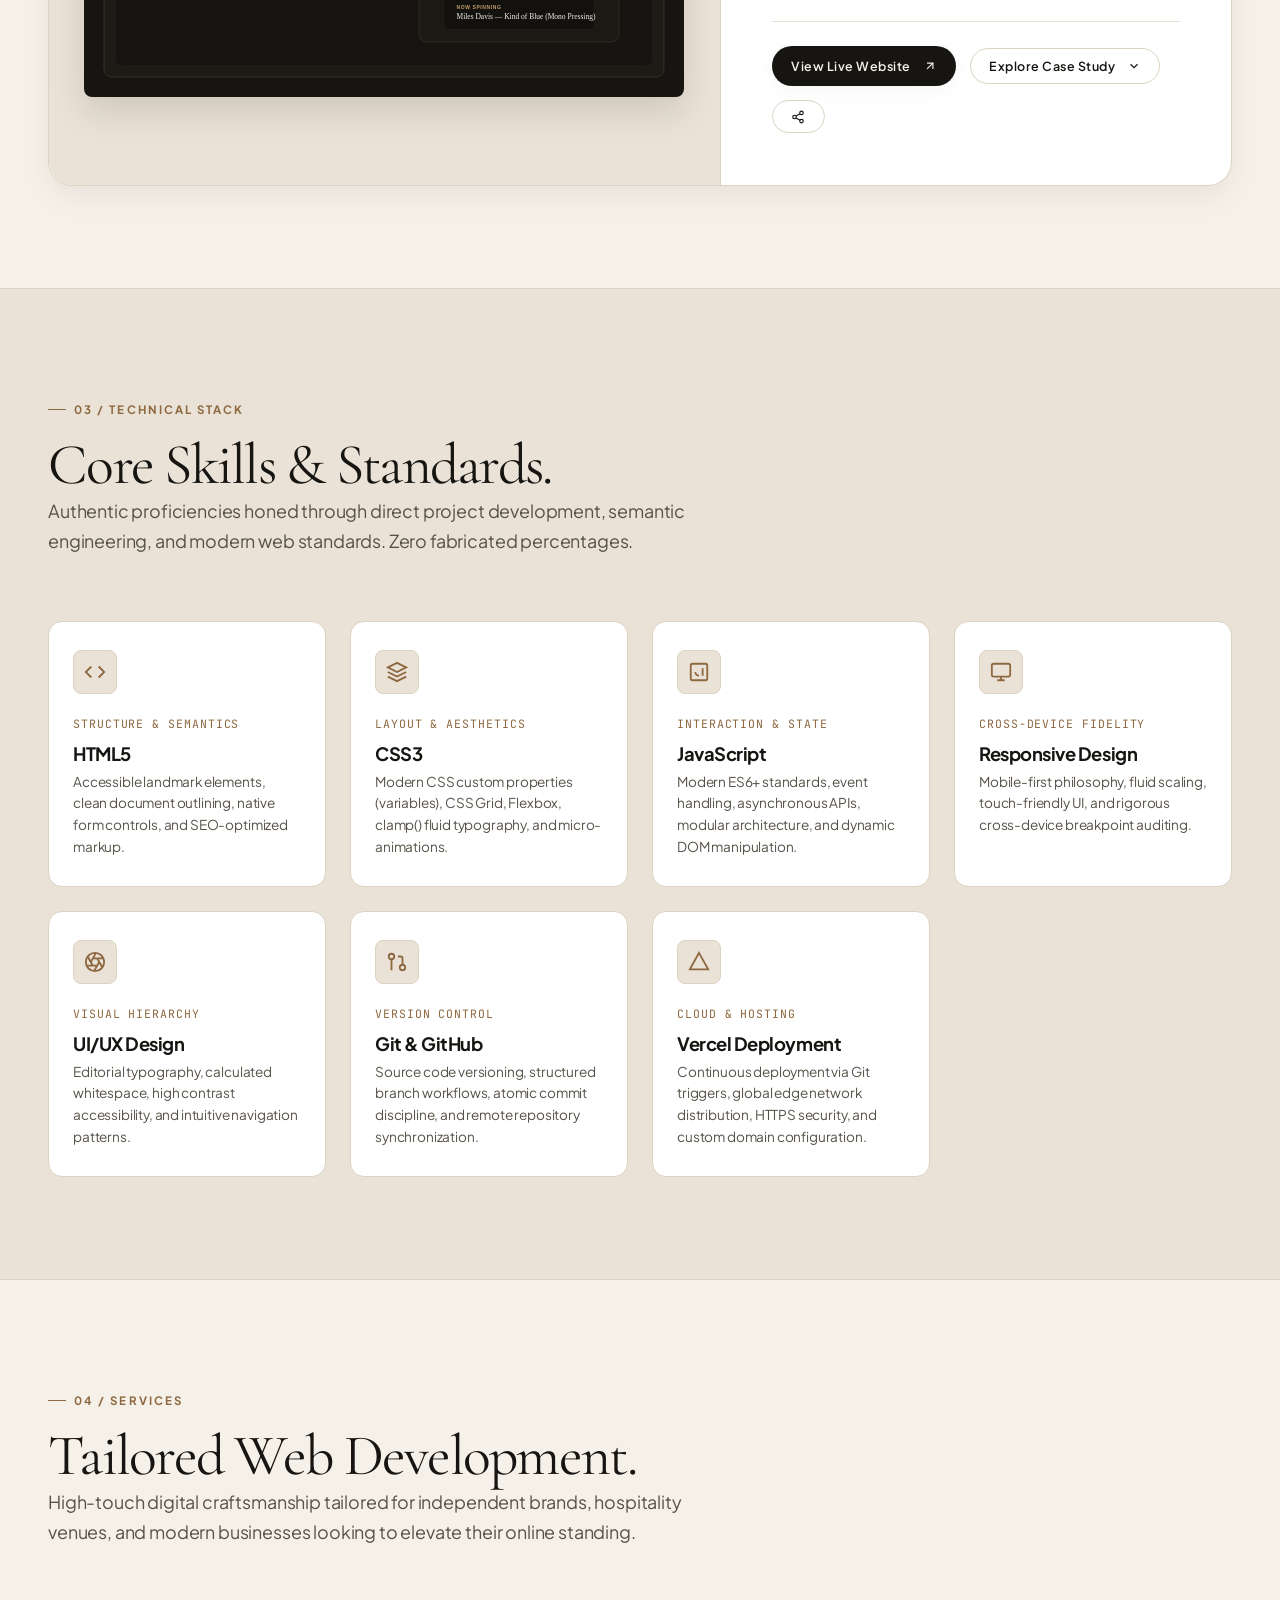
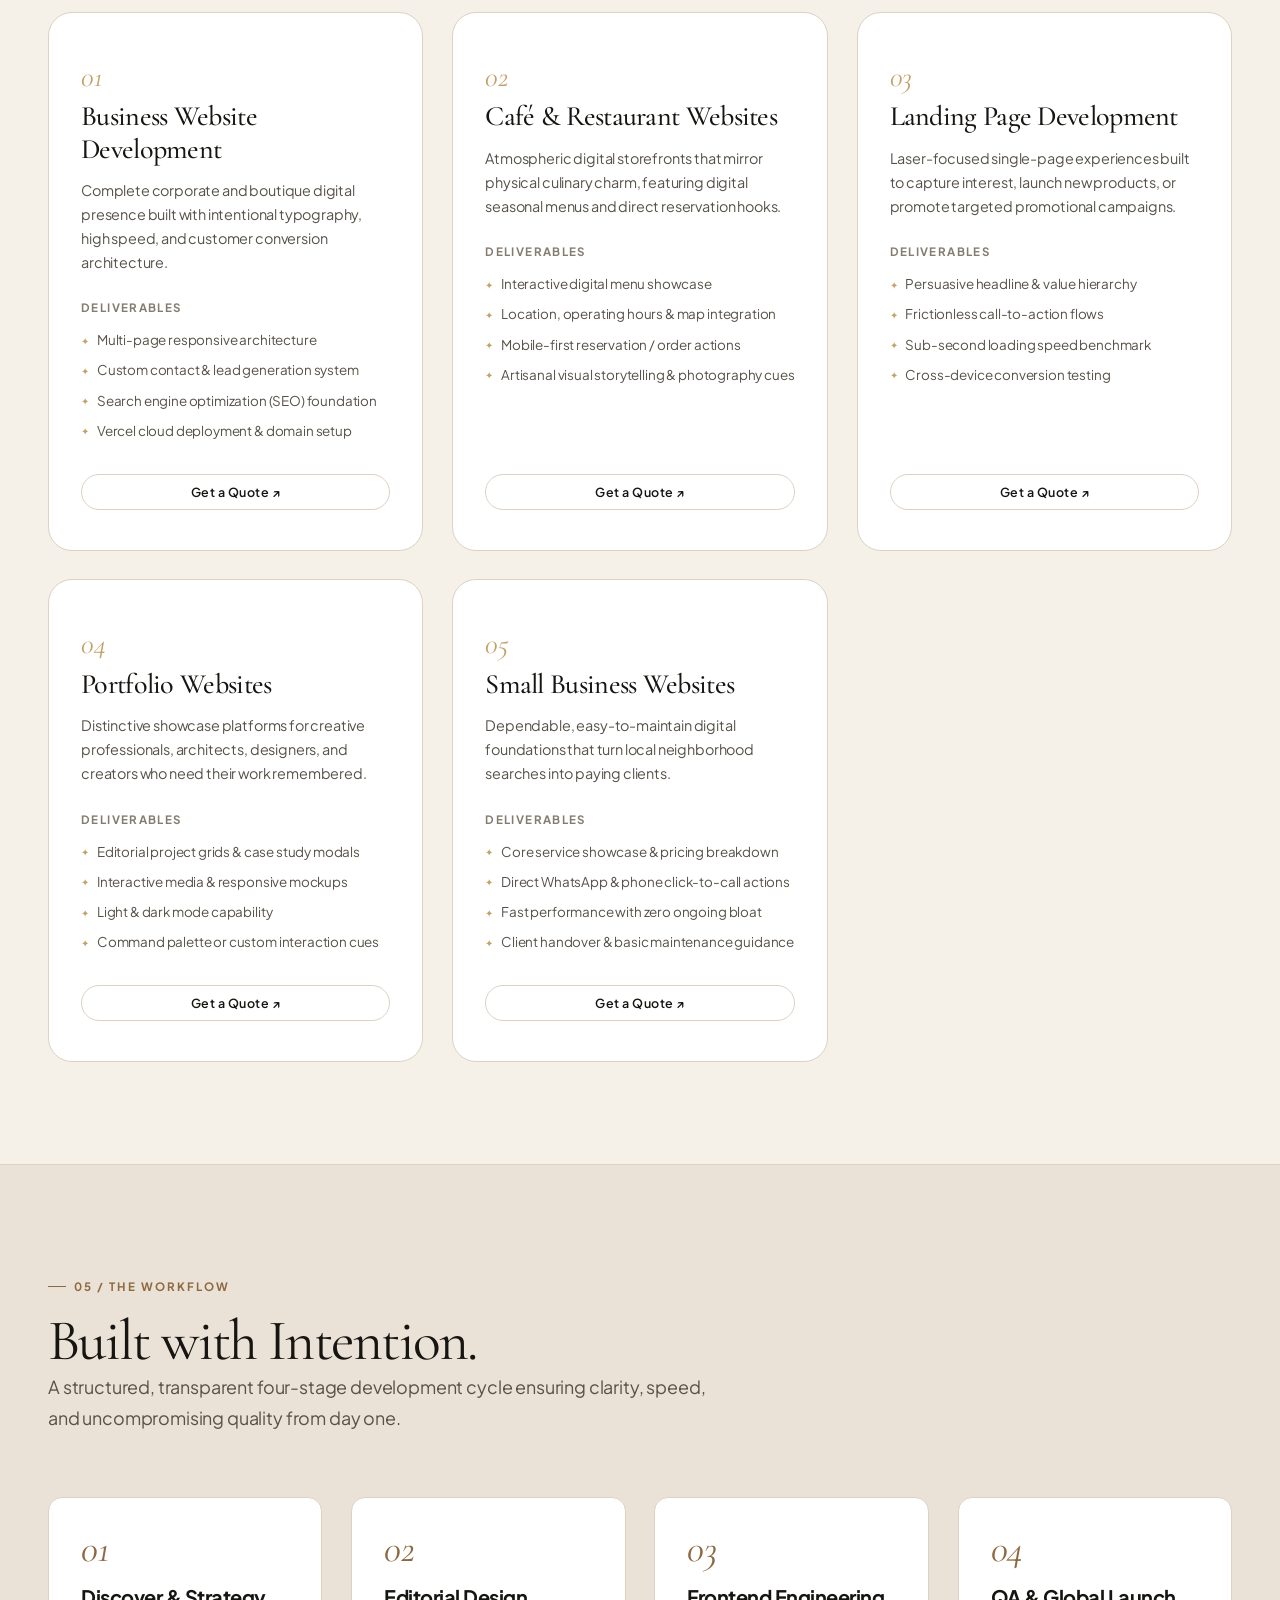
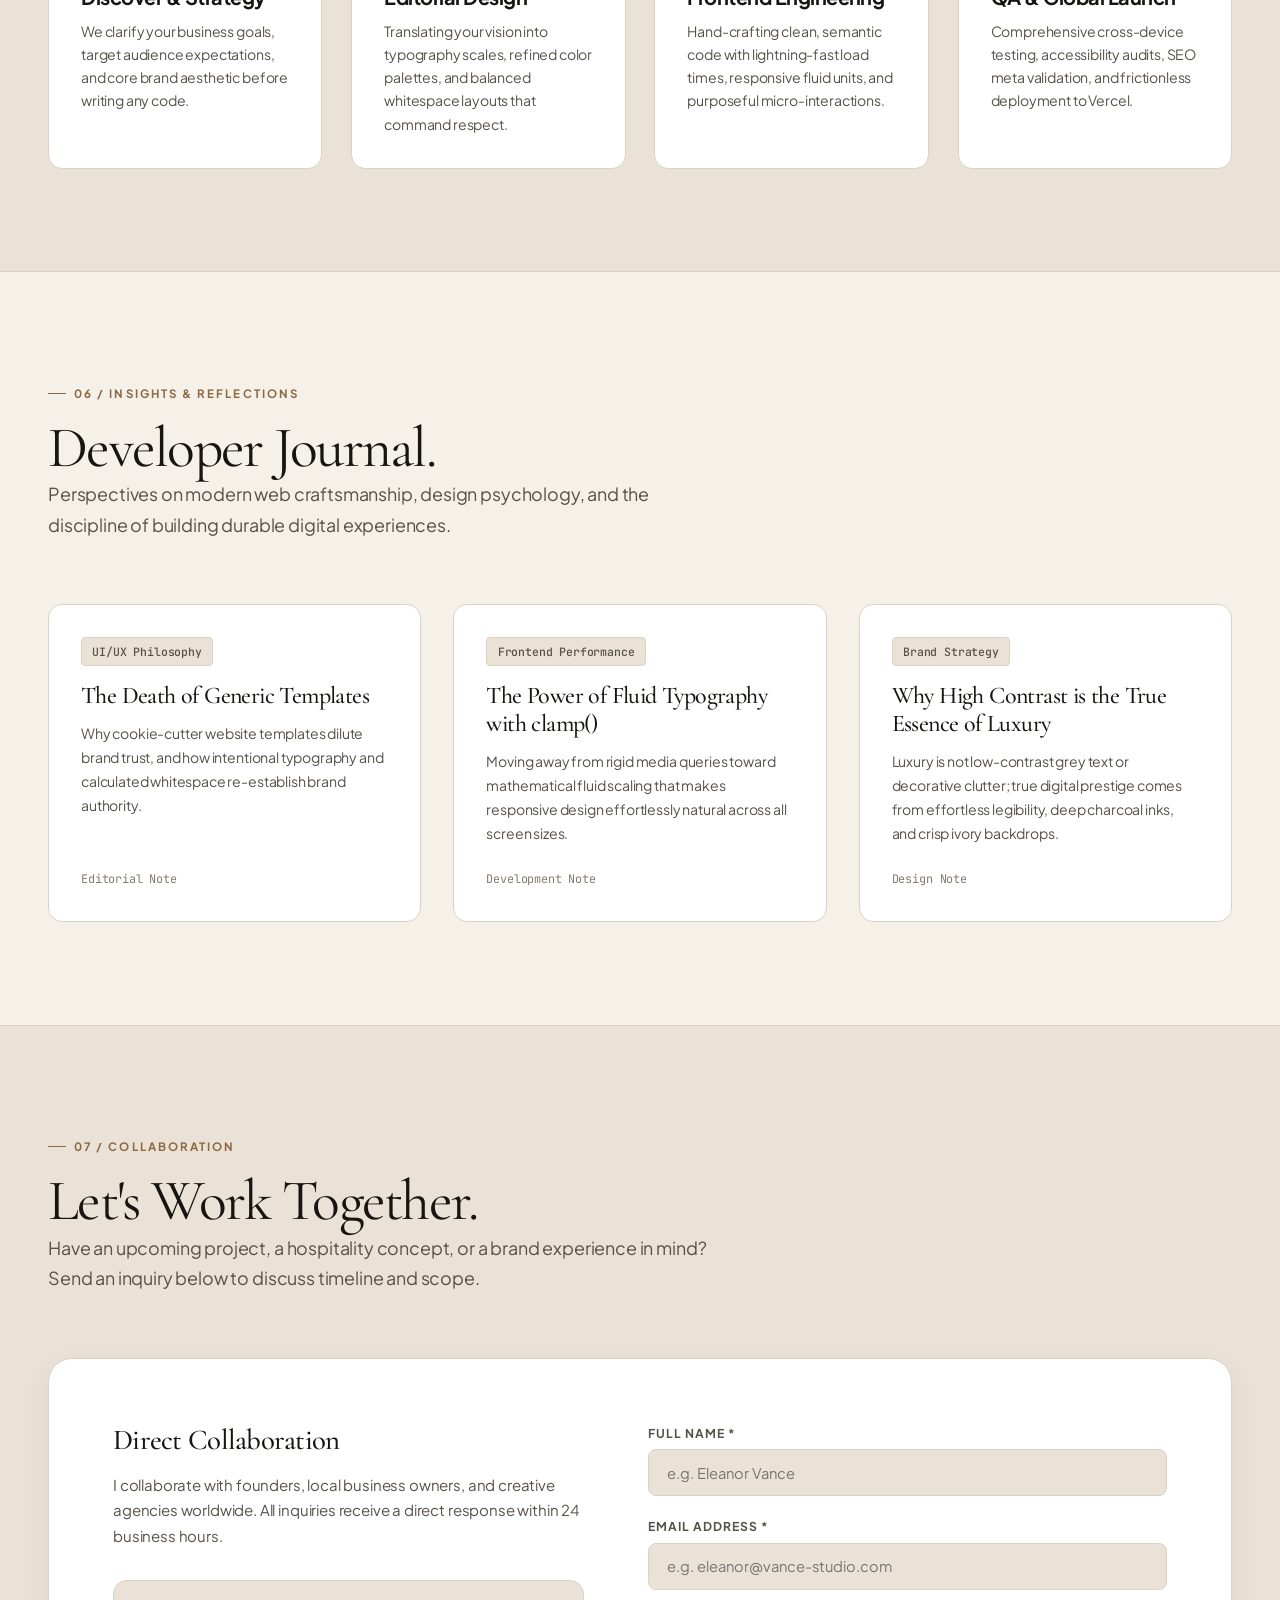
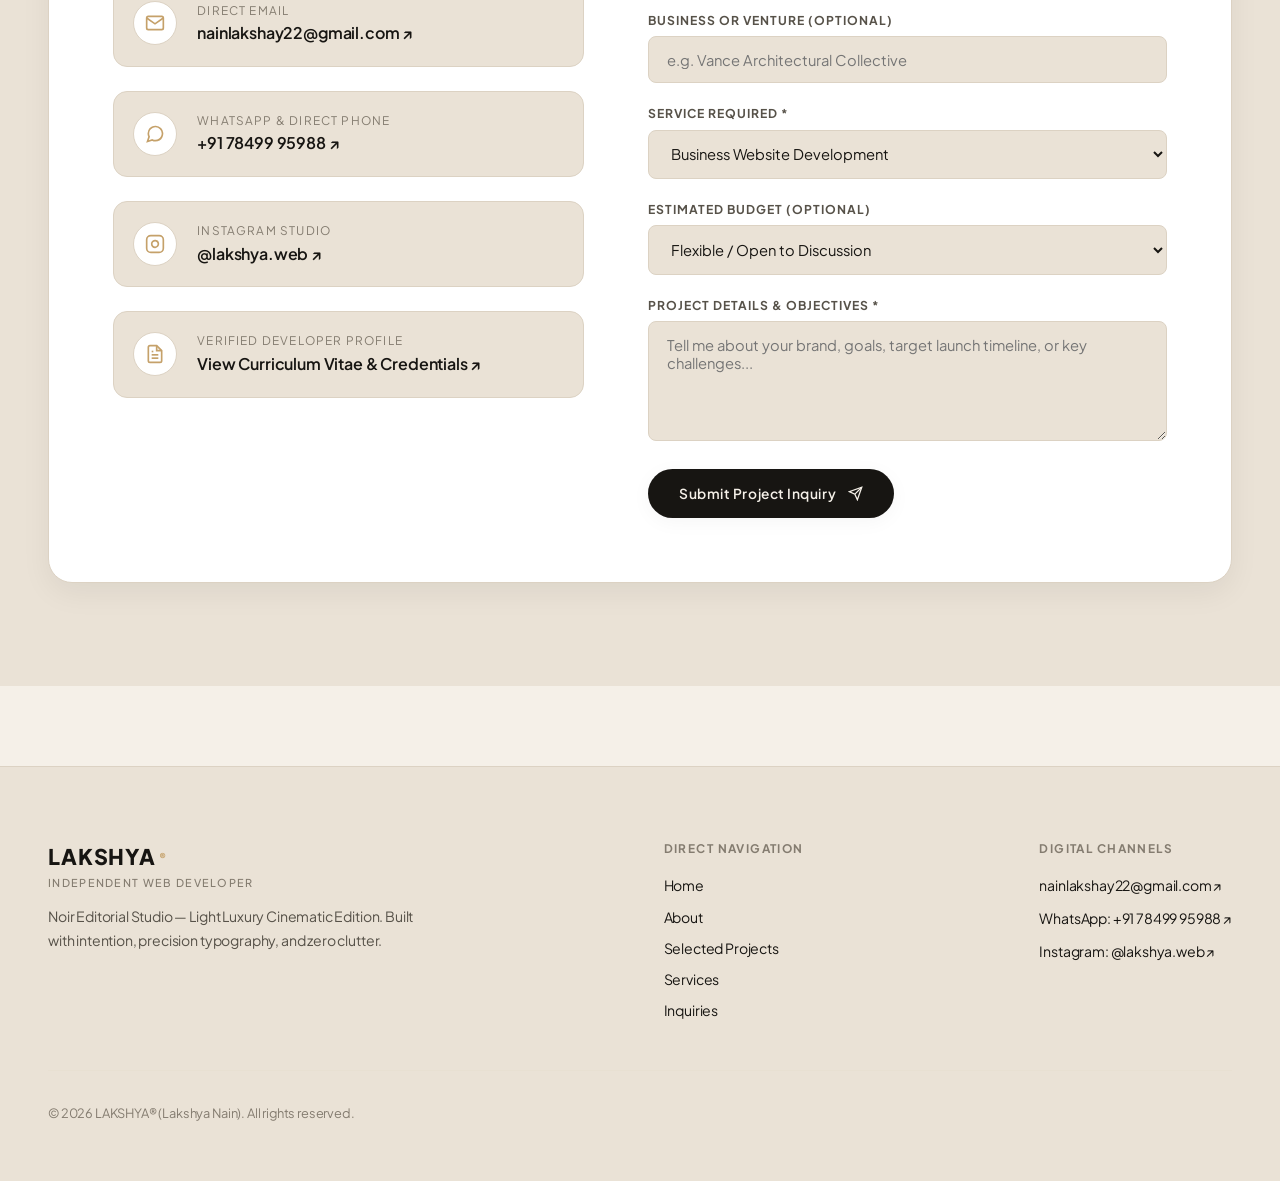
==== commit a729d44e: "fix(header): change menu class to btn-header-menu, enforce display none on kbd, add cache buster v3" ====
--- a/index.html
+++ b/index.html
@@ -30,10 +30,10 @@
   <link href="https://fonts.googleapis.com/css2?family=Cormorant+Garamond:ital,wght@0,400;0,500;0,600;1,400;1,600&family=Plus+Jakarta+Sans:wght@400;500;600;700;800&family=JetBrains+Mono:wght@400;500&display=swap" rel="stylesheet">
 
   <!-- Design System Stylesheets -->
-  <link rel="stylesheet" href="public/css/tokens.css">
-  <link rel="stylesheet" href="public/css/base.css">
-  <link rel="stylesheet" href="public/css/layout.css">
-  <link rel="stylesheet" href="public/css/components.css">
+  <link rel="stylesheet" href="public/css/tokens.css?v=3">
+  <link rel="stylesheet" href="public/css/base.css?v=3">
+  <link rel="stylesheet" href="public/css/layout.css?v=3">
+  <link rel="stylesheet" href="public/css/components.css?v=3">
 
   <!-- Structured Data (JSON-LD) -->
   <script type="application/ld+json">
@@ -90,8 +90,8 @@
           <span>Available for Projects</span>
         </div>
 
-        <!-- Menu Button (Clean, without Ctrl+K) -->
-        <button class="btn-cmd-palette" id="btn-open-cmd" aria-label="Open Navigation Menu">
+        <!-- Menu Button (Strictly clean, without Ctrl+K) -->
+        <button class="btn-header-menu" id="btn-open-cmd" aria-label="Open Navigation Menu">
           <span>Menu</span>
         </button>
 
@@ -808,6 +808,6 @@
   <script src="public/vendor/ScrollTrigger.min.js"></script>
 
   <!-- Master Application Script (ES Module) -->
-  <script type="module" src="public/js/app.js"></script>
+  <script type="module" src="public/js/app.js?v=3"></script>
 </body>
 </html>
--- a/public/css/layout.css
+++ b/public/css/layout.css
@@ -109,35 +109,34 @@
   gap: 0.9rem;
 }
 
-/* Command Palette trigger button */
+/* Menu button */
+.btn-header-menu,
 .btn-cmd-palette {
   display: inline-flex;
   align-items: center;
-  gap: 0.5rem;
+  justify-content: center;
   background-color: var(--color-bg-secondary);
   border: 1px solid var(--color-border);
-  padding: 0.45rem 0.85rem;
+  padding: 0.45rem 1.15rem;
   border-radius: var(--radius-pill);
-  font-size: 0.75rem;
+  font-size: 0.8rem;
   font-weight: 600;
   color: var(--color-text-secondary);
   cursor: pointer;
   transition: all var(--transition-fast);
 }
 
+.btn-header-menu:hover,
 .btn-cmd-palette:hover {
   background-color: var(--color-bg-surface);
   border-color: var(--color-accent-gold);
   color: var(--color-text-primary);
 }
 
+.btn-header-menu kbd,
 .btn-cmd-palette kbd {
-  background-color: var(--color-bg-primary);
-  border: 1px solid var(--color-border);
-  border-radius: var(--radius-xs);
-  padding: 0.1rem 0.35rem;
-  font-family: var(--font-mono);
-  font-size: 0.65rem;
+  display: none !important;
+  visibility: hidden !important;
 }
 
 /* Theme Toggle Button */
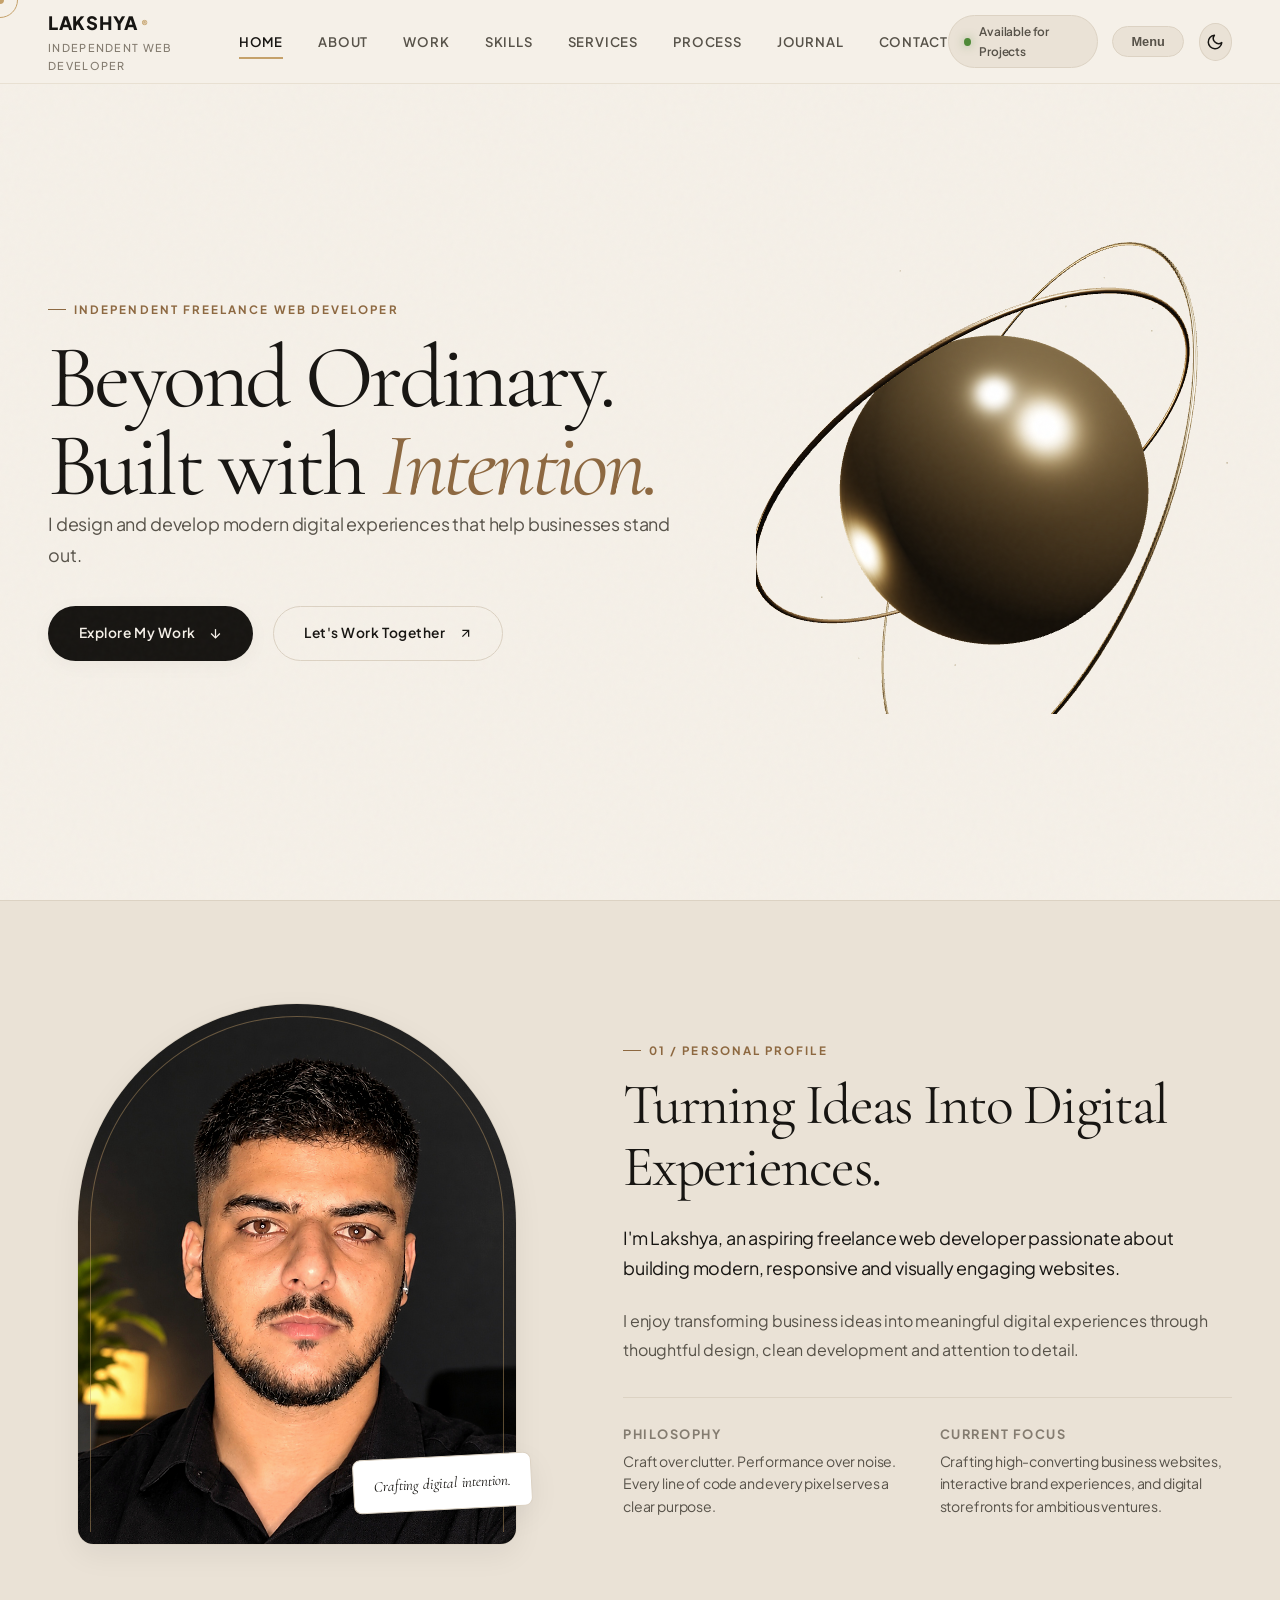
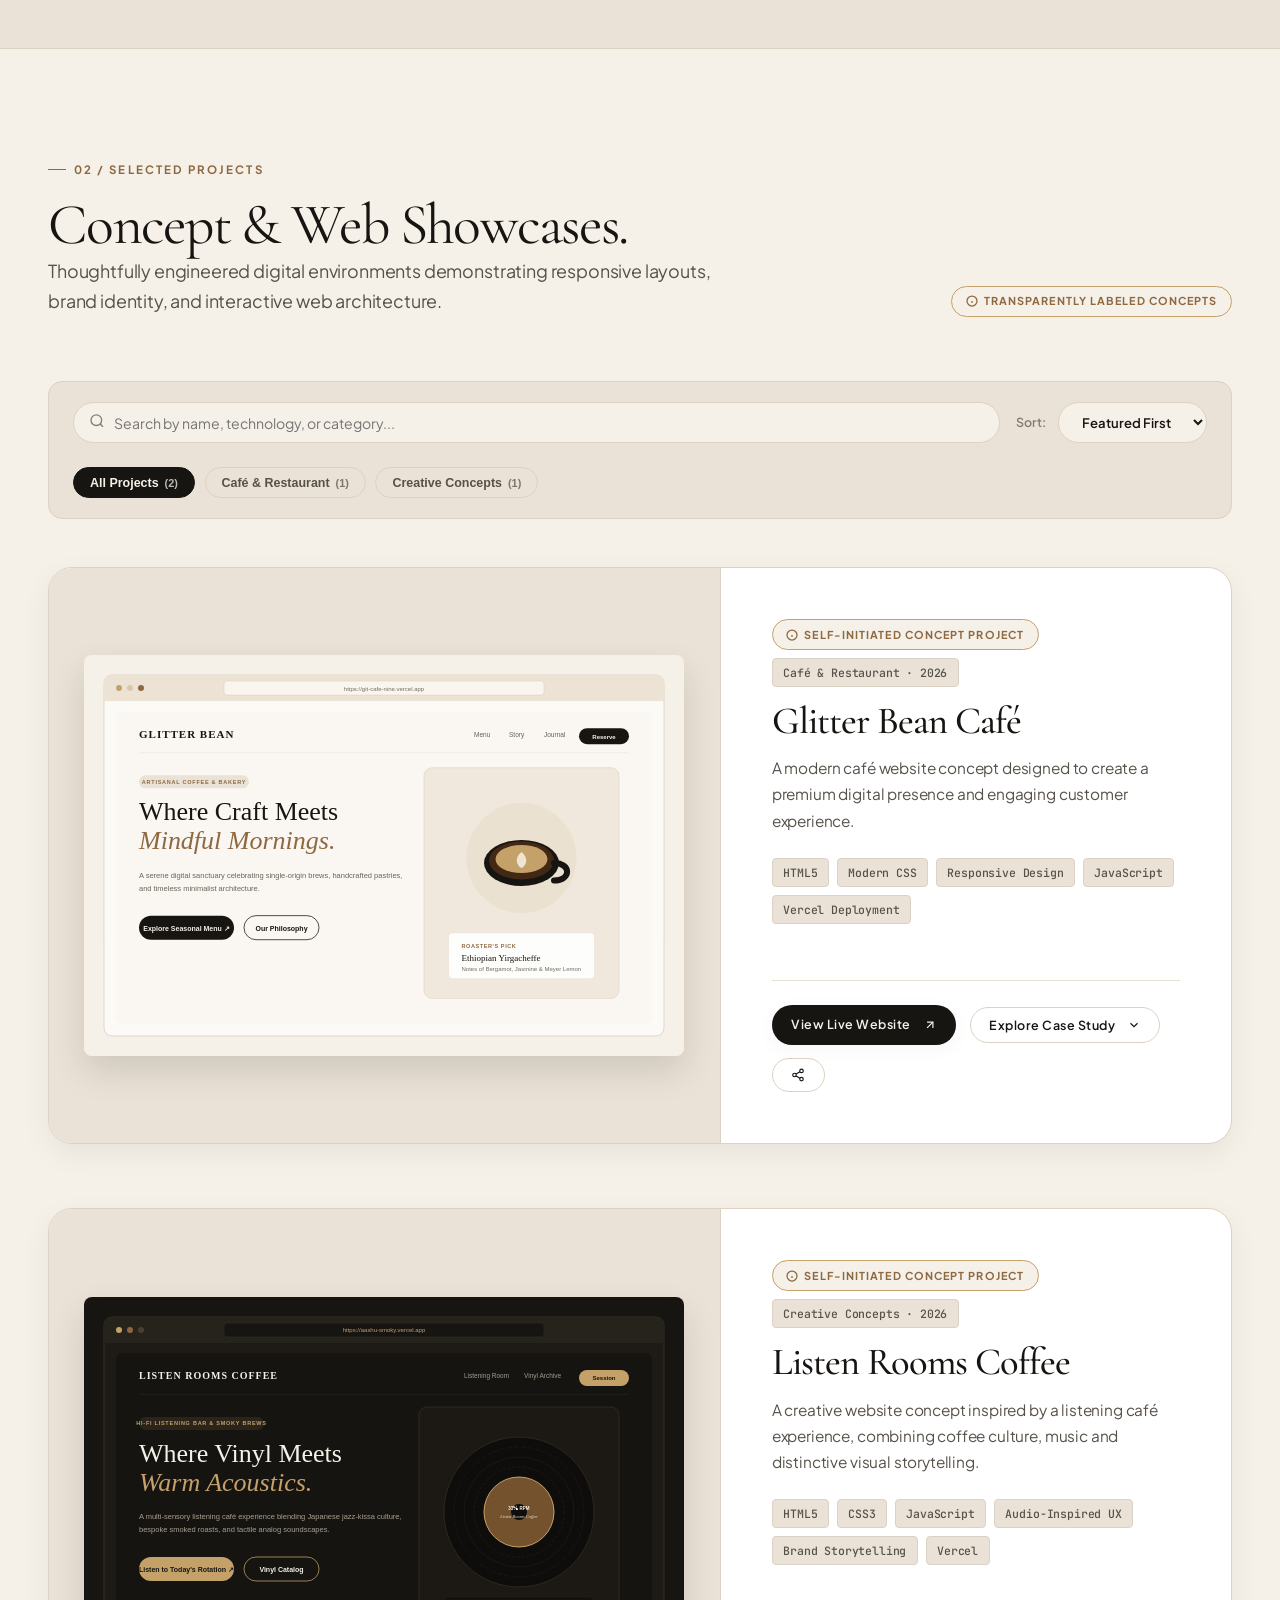
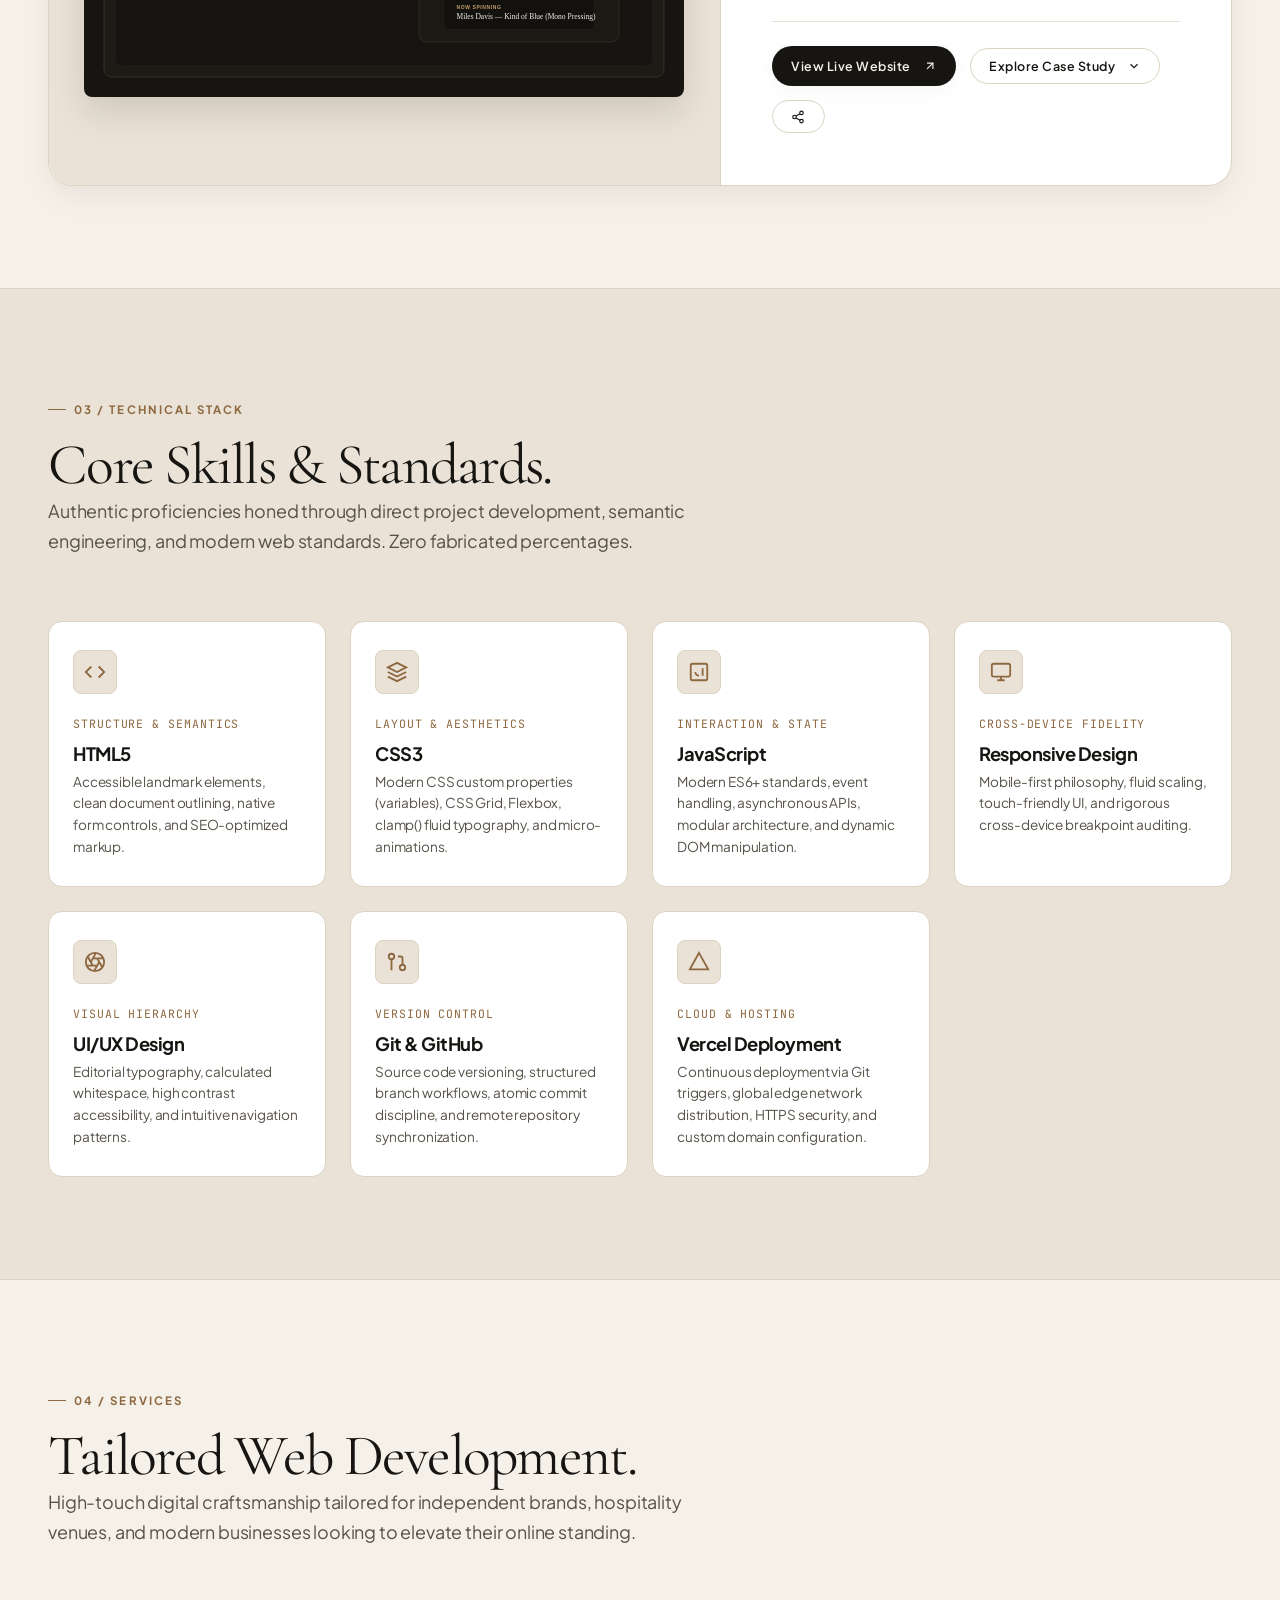
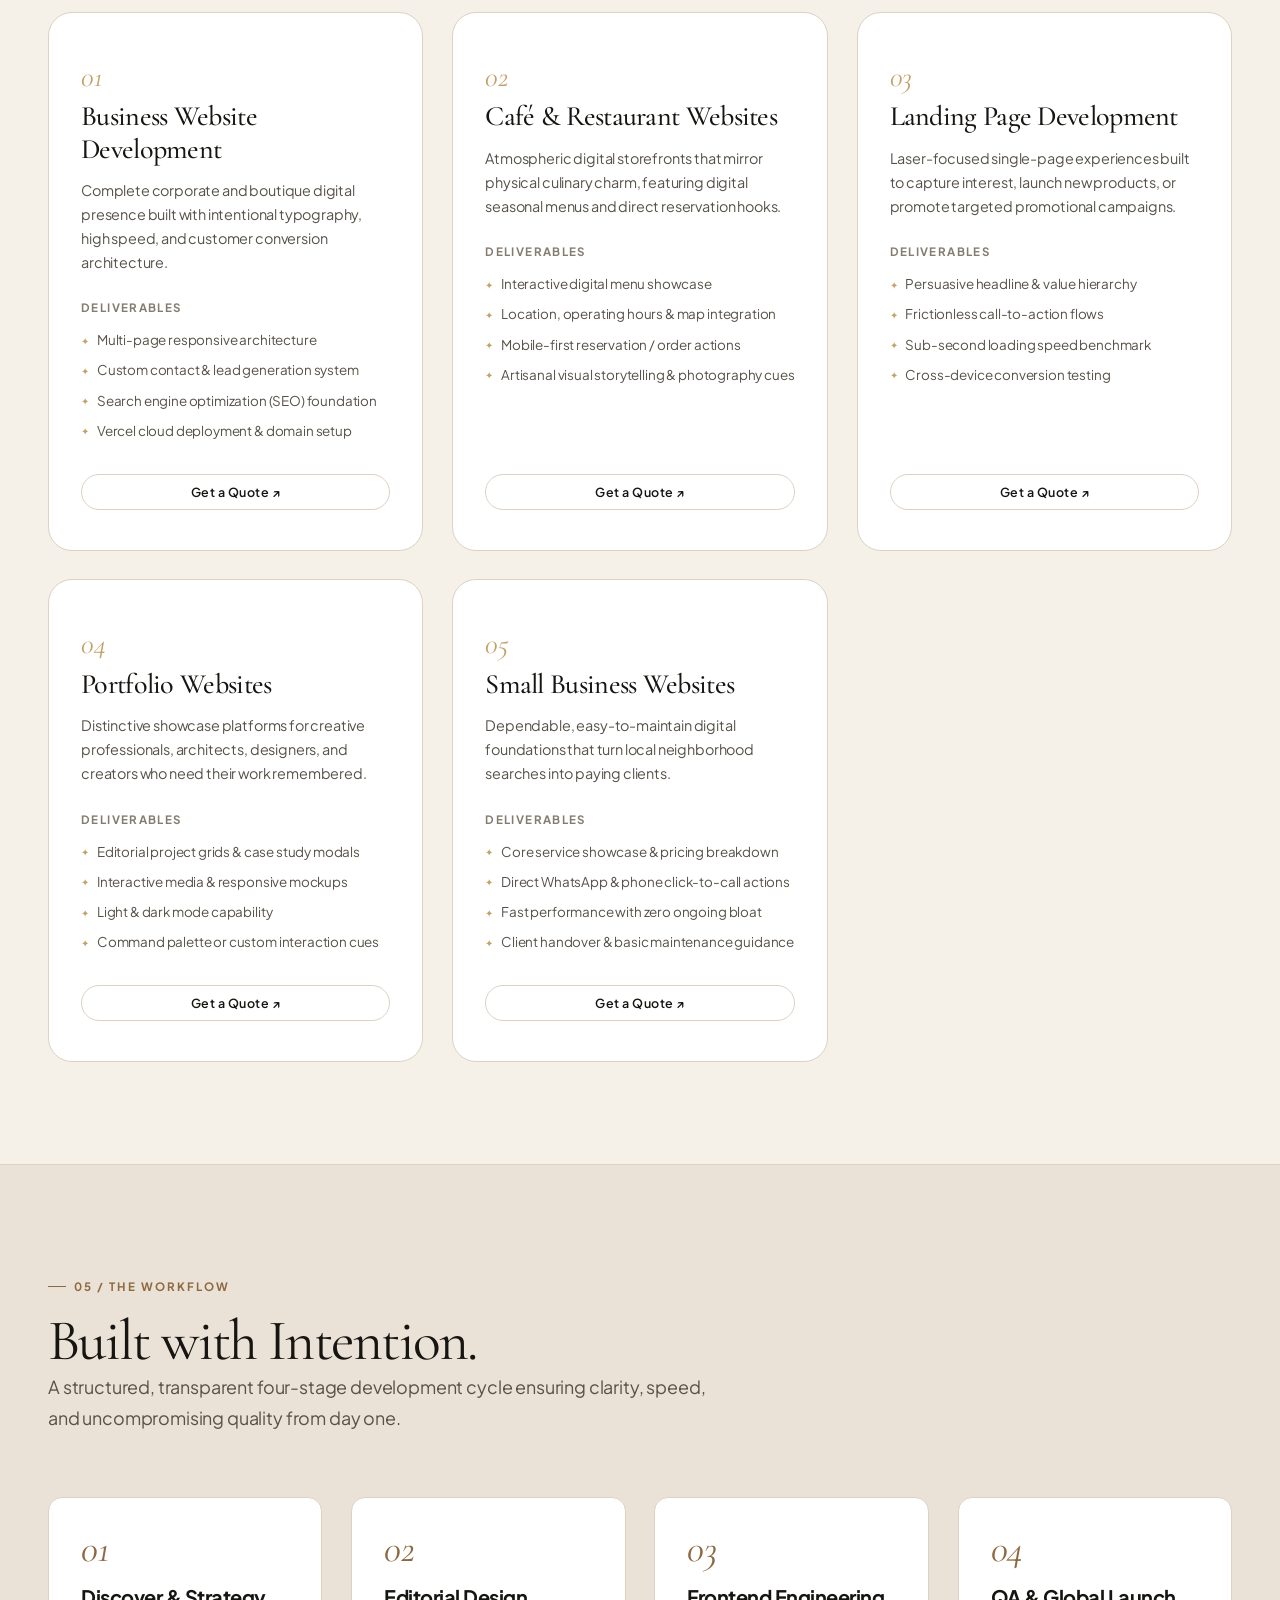
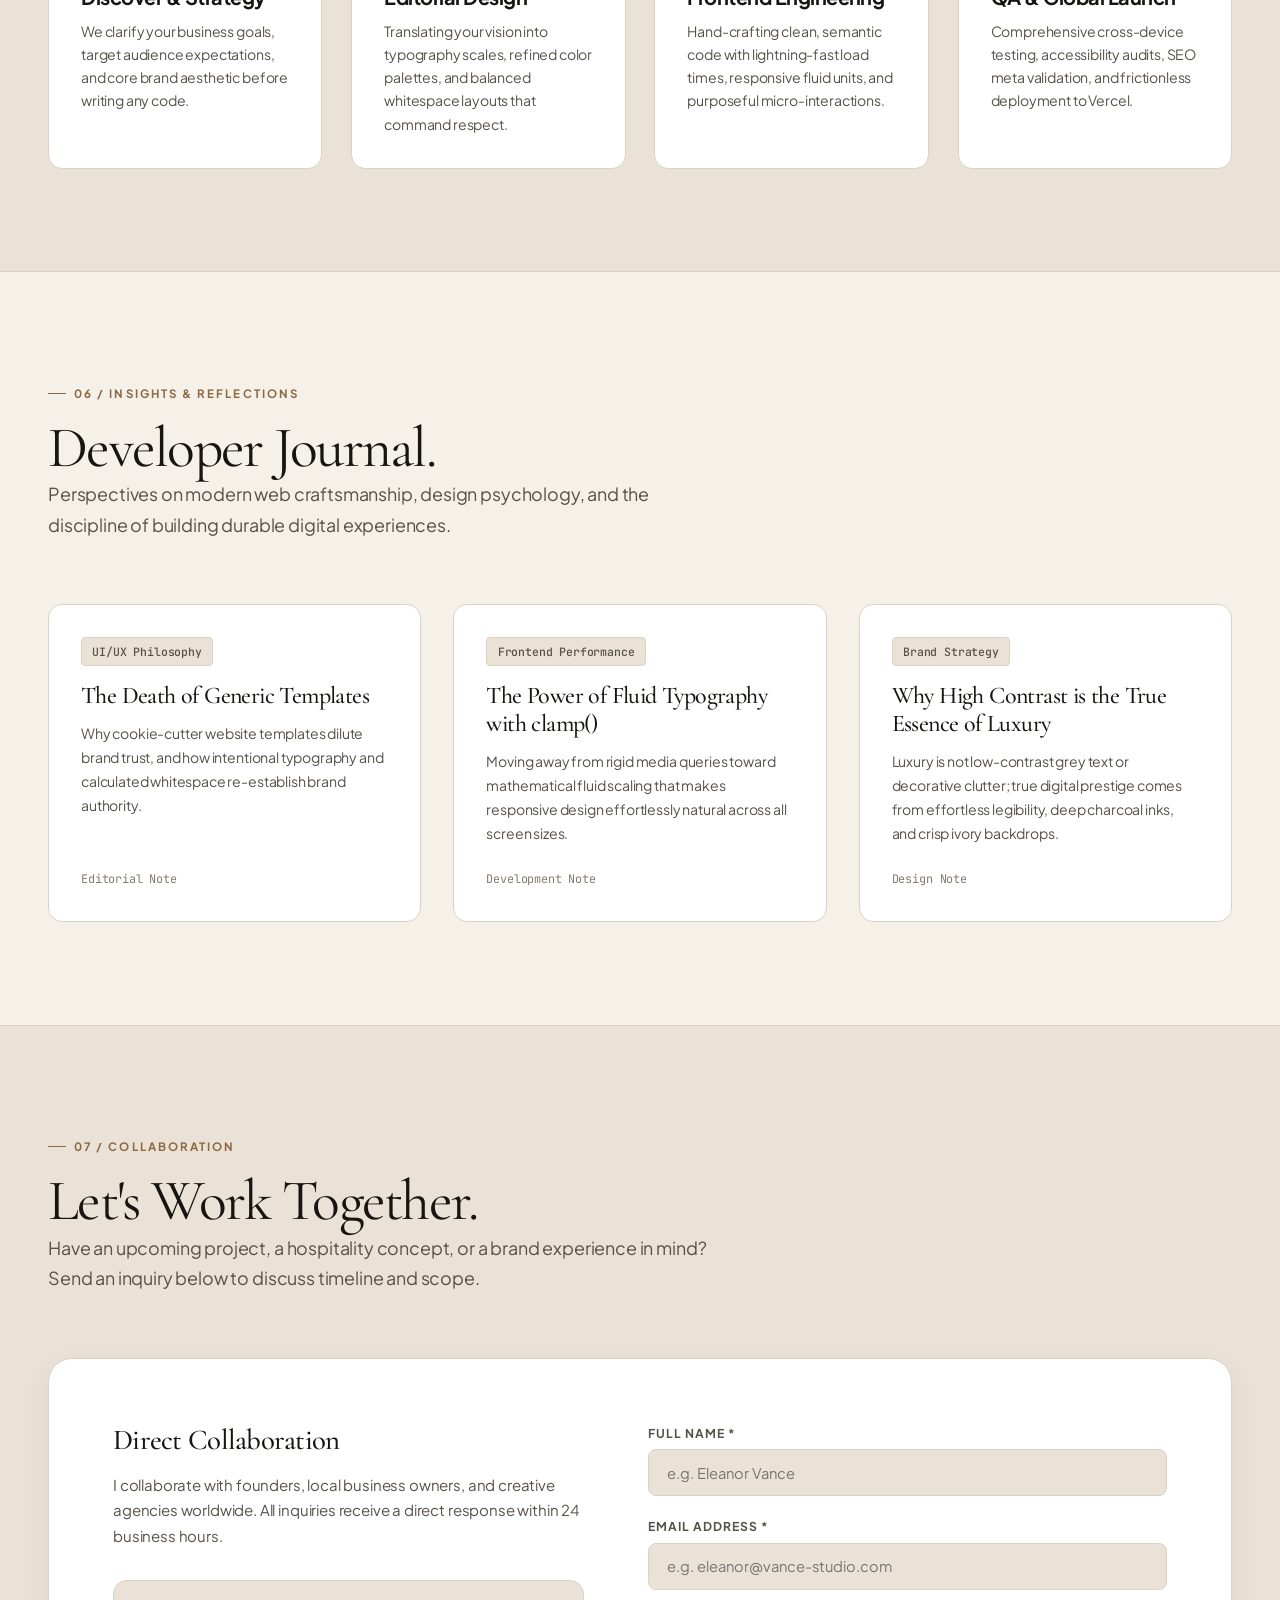
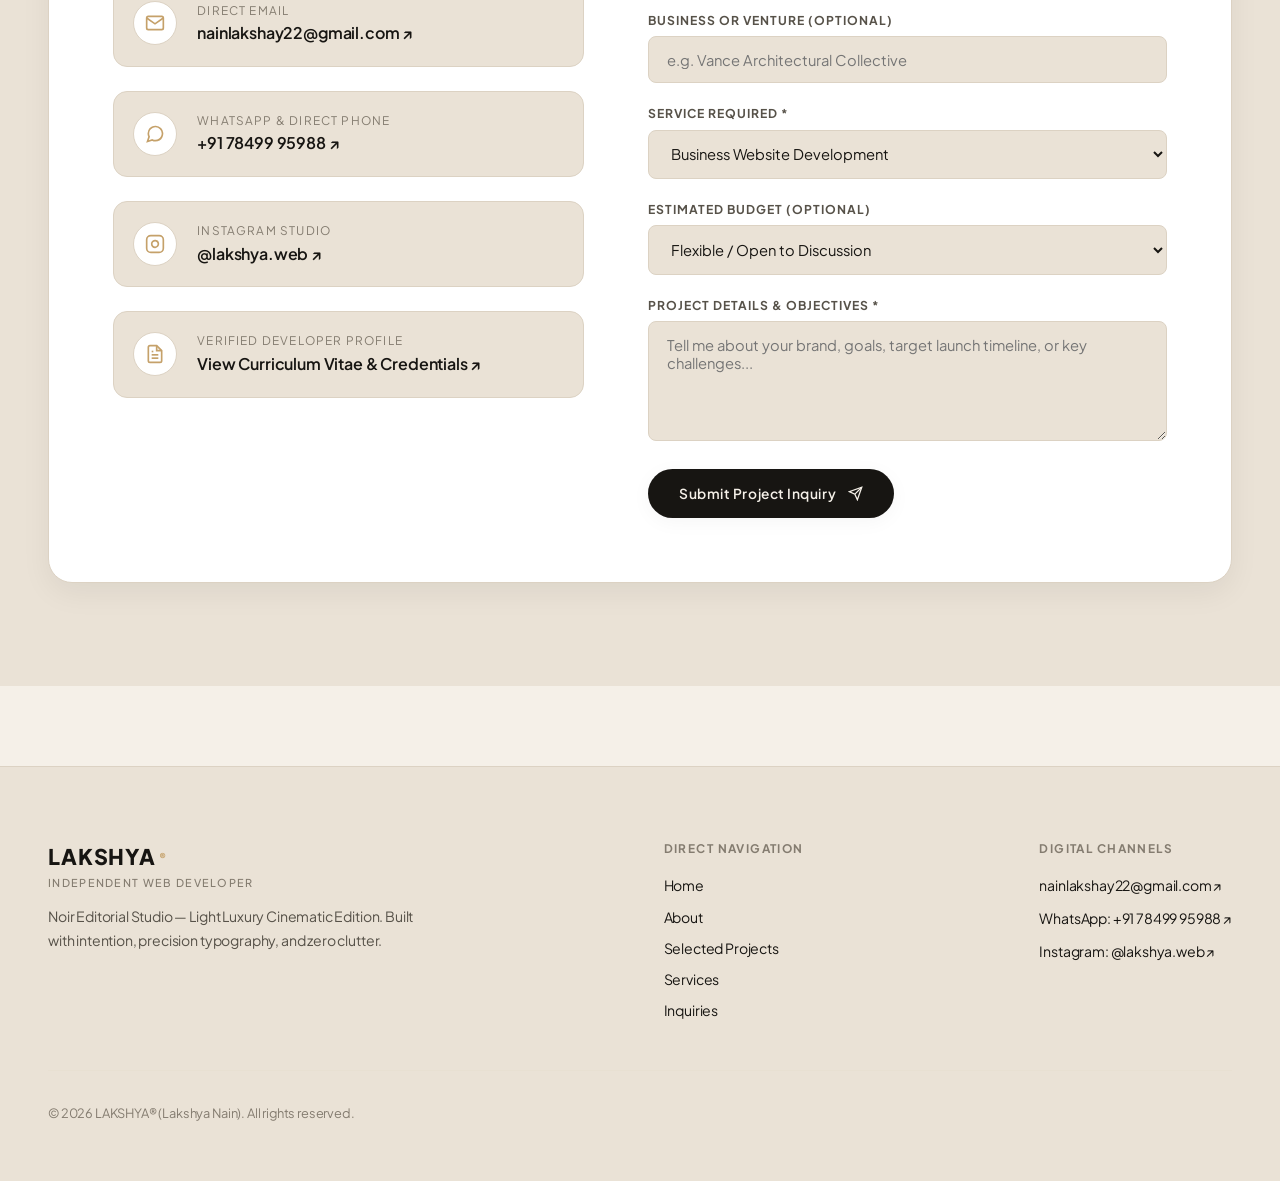
==== commit 60c89144: "fix(vercel): clean vercel.json schema and bump cache buster to v4" ====
--- a/index.html
+++ b/index.html
@@ -30,10 +30,10 @@
   <link href="https://fonts.googleapis.com/css2?family=Cormorant+Garamond:ital,wght@0,400;0,500;0,600;1,400;1,600&family=Plus+Jakarta+Sans:wght@400;500;600;700;800&family=JetBrains+Mono:wght@400;500&display=swap" rel="stylesheet">
 
   <!-- Design System Stylesheets -->
-  <link rel="stylesheet" href="public/css/tokens.css?v=3">
-  <link rel="stylesheet" href="public/css/base.css?v=3">
-  <link rel="stylesheet" href="public/css/layout.css?v=3">
-  <link rel="stylesheet" href="public/css/components.css?v=3">
+  <link rel="stylesheet" href="public/css/tokens.css?v=4">
+  <link rel="stylesheet" href="public/css/base.css?v=4">
+  <link rel="stylesheet" href="public/css/layout.css?v=4">
+  <link rel="stylesheet" href="public/css/components.css?v=4">
 
   <!-- Structured Data (JSON-LD) -->
   <script type="application/ld+json">
@@ -808,6 +808,6 @@
   <script src="public/vendor/ScrollTrigger.min.js"></script>
 
   <!-- Master Application Script (ES Module) -->
-  <script type="module" src="public/js/app.js?v=3"></script>
+  <script type="module" src="public/js/app.js?v=4"></script>
 </body>
 </html>
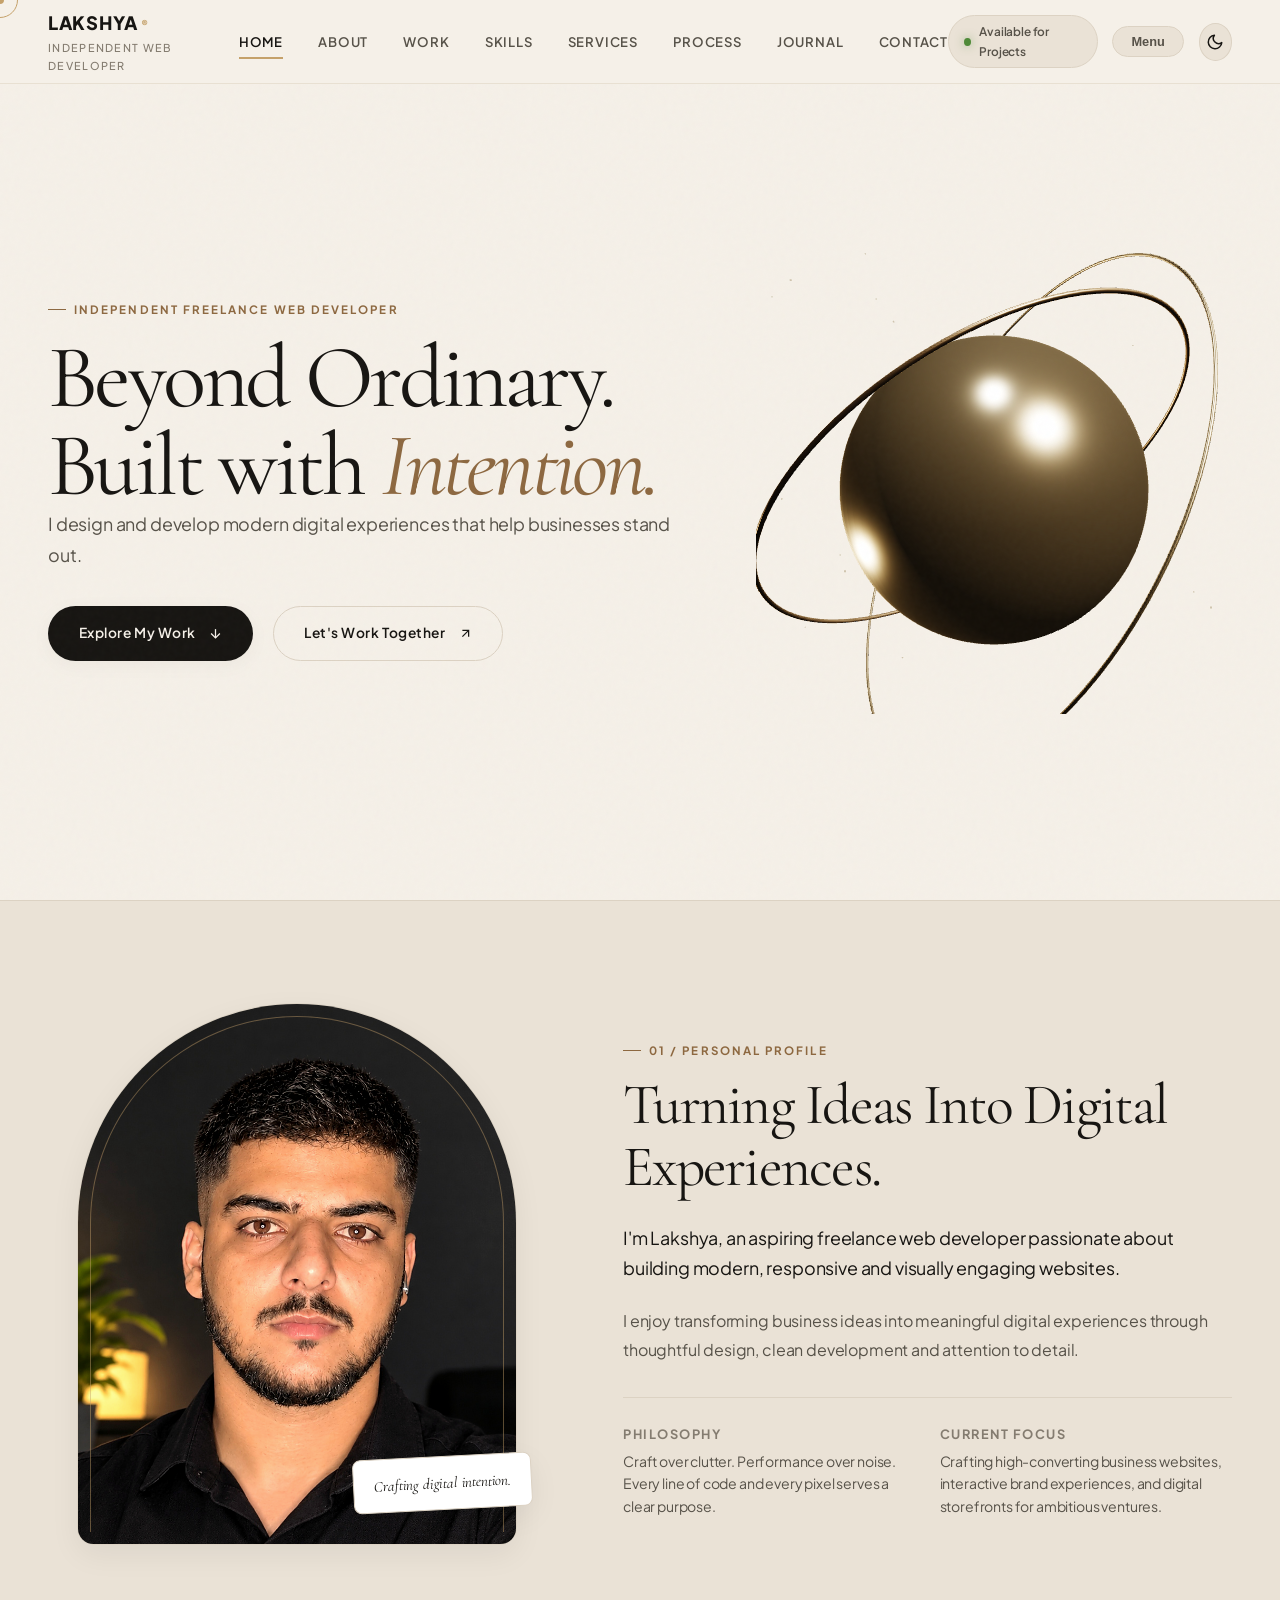
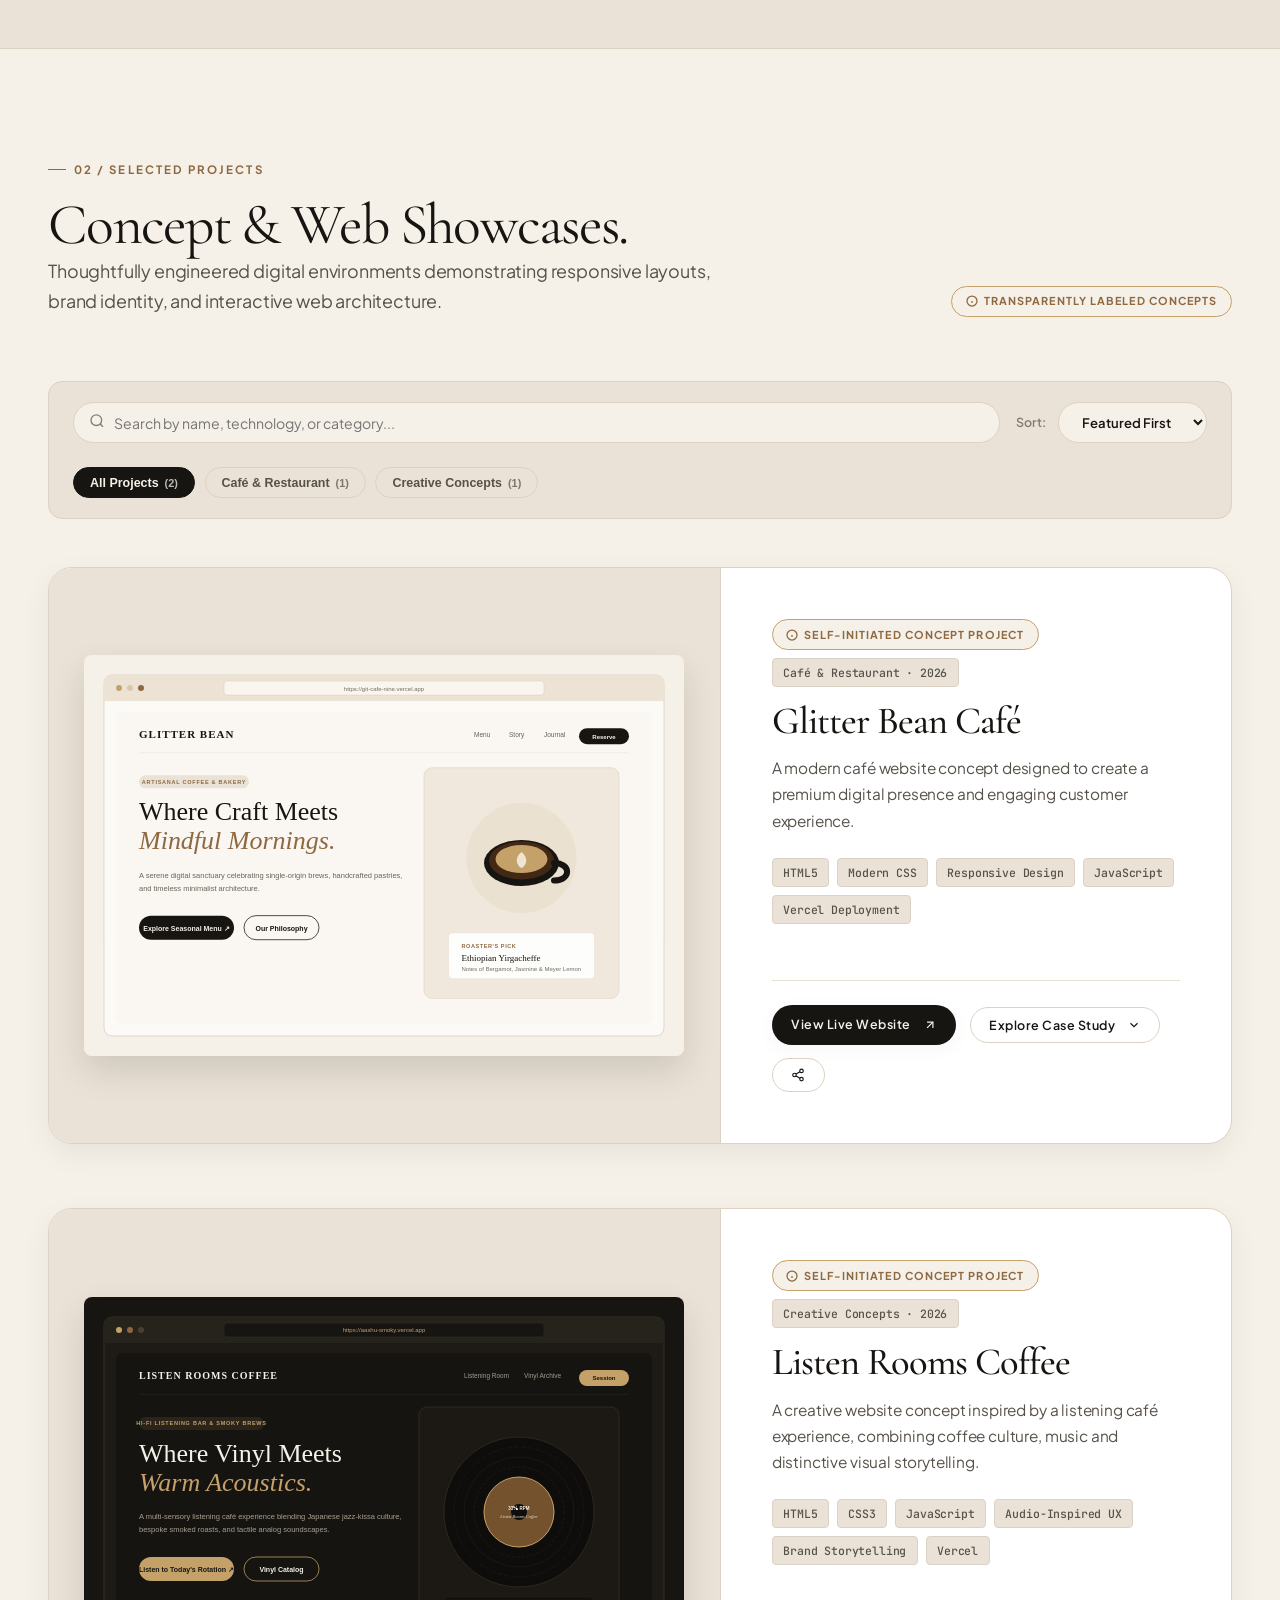
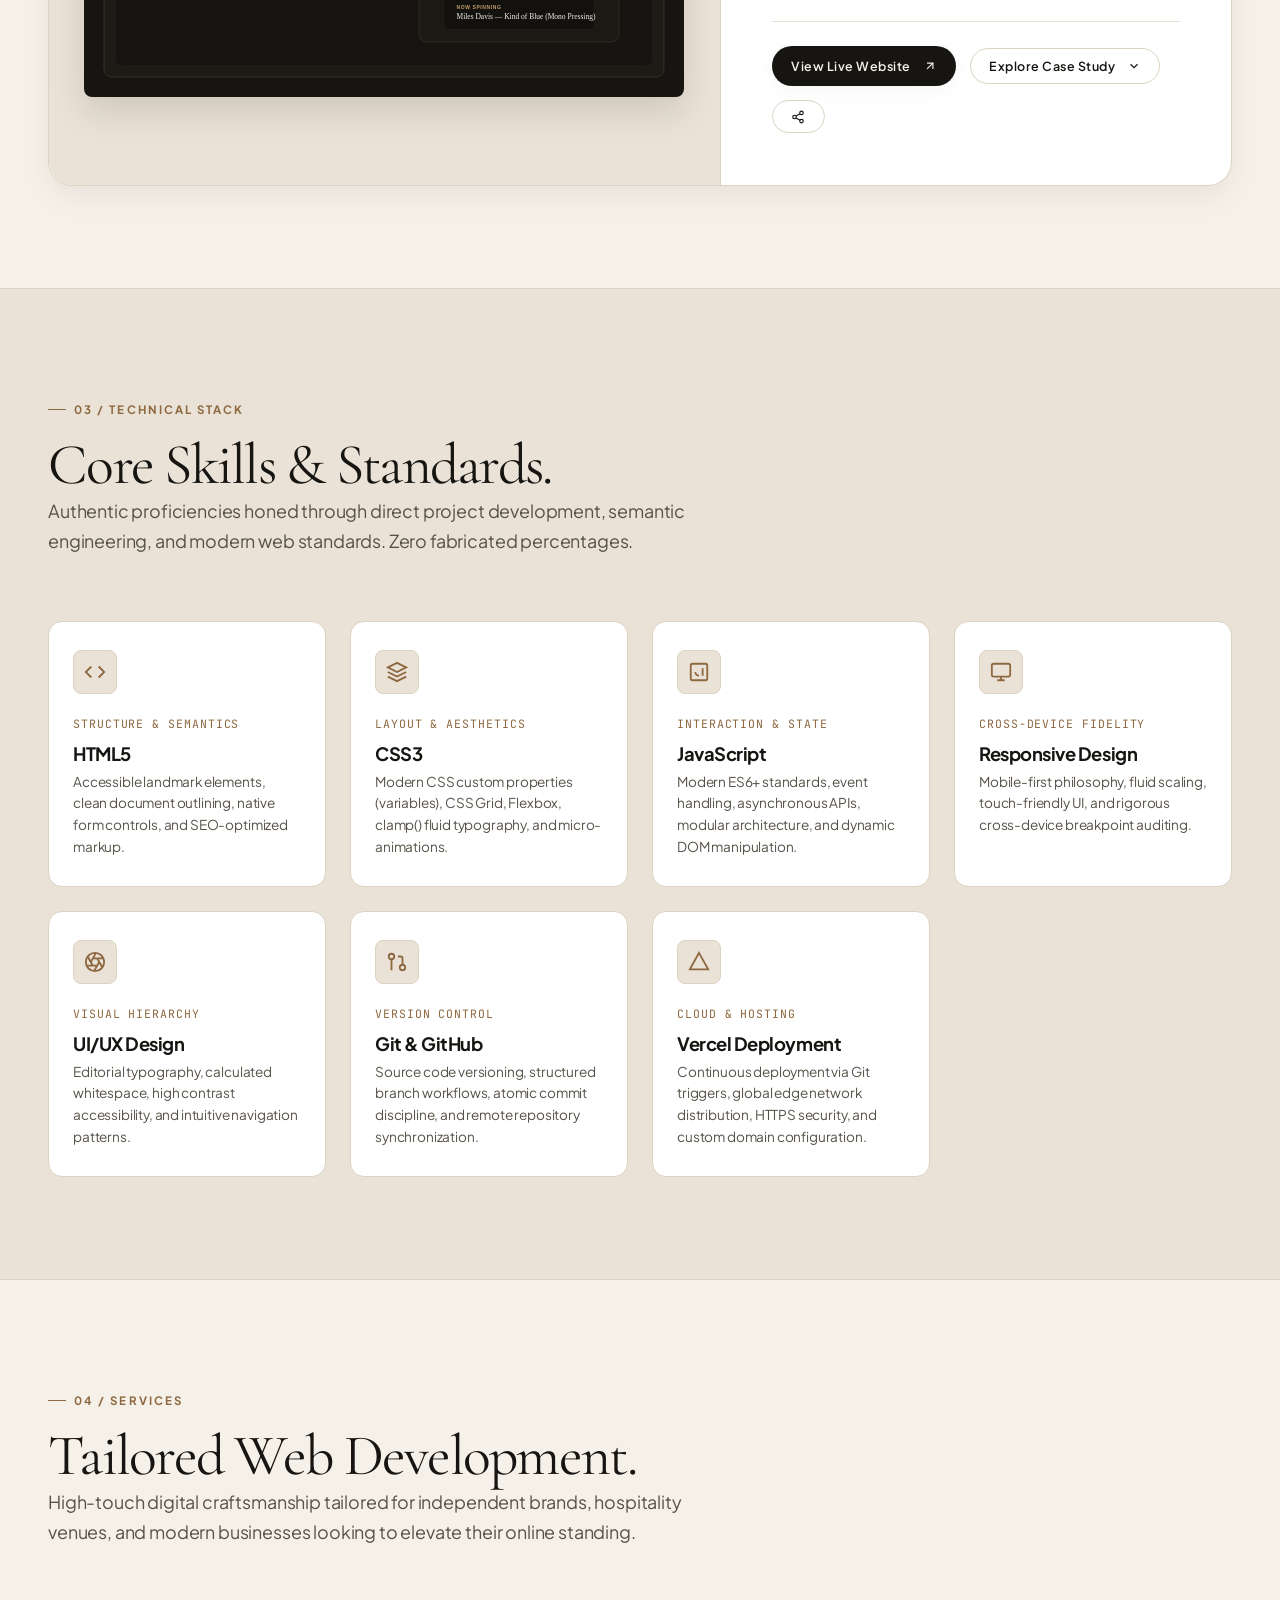
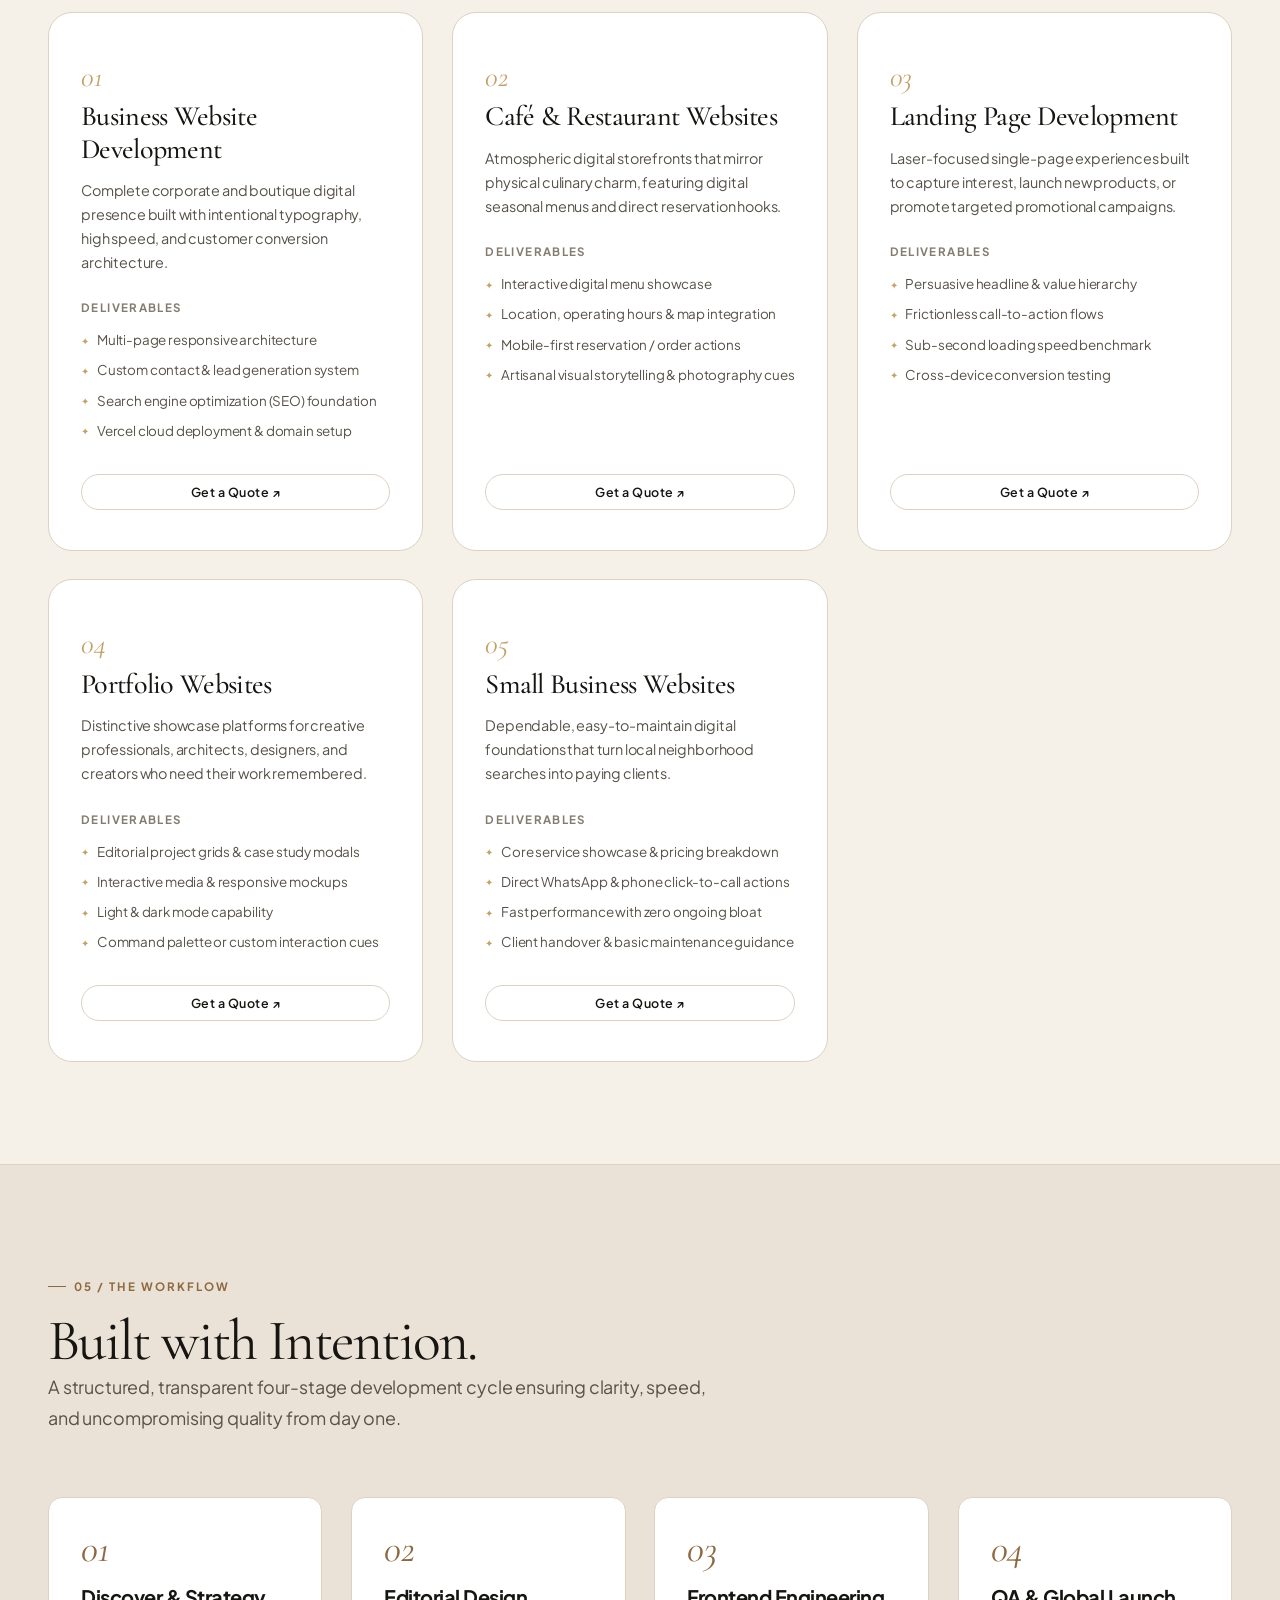
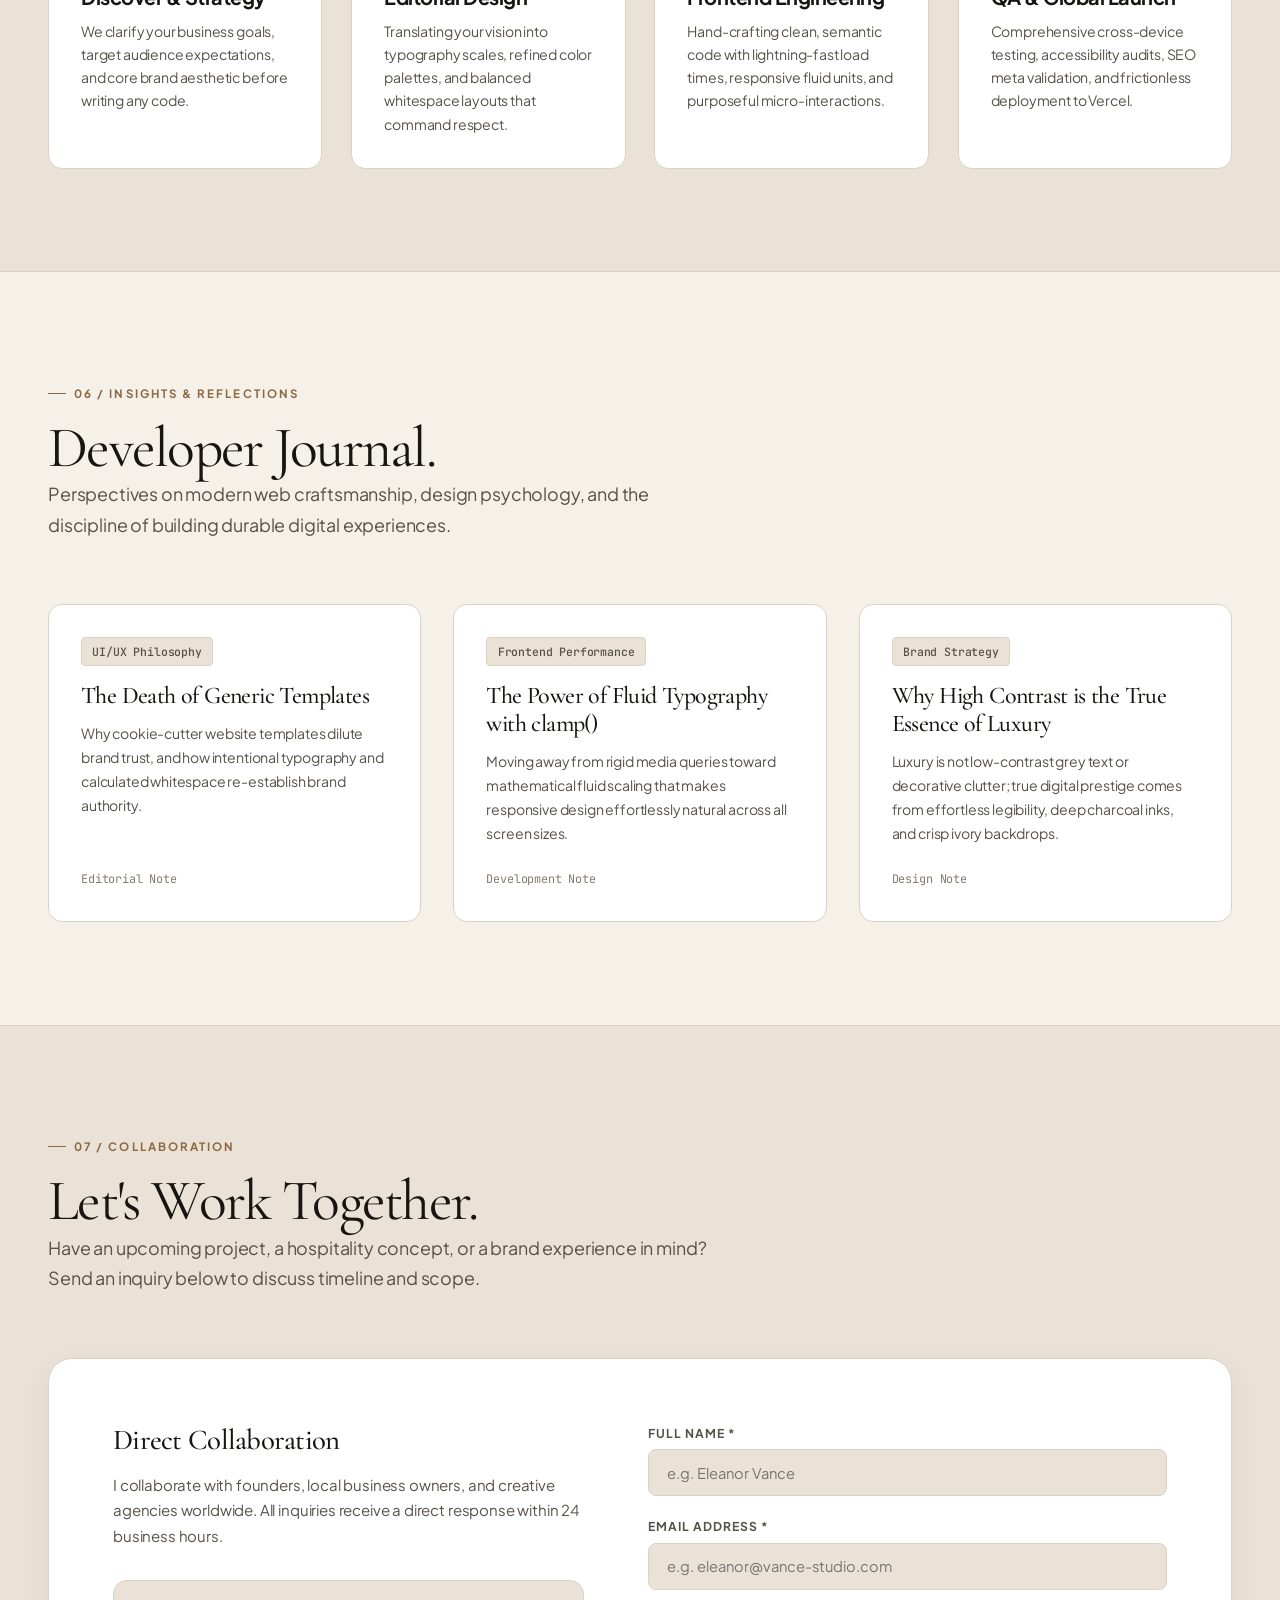
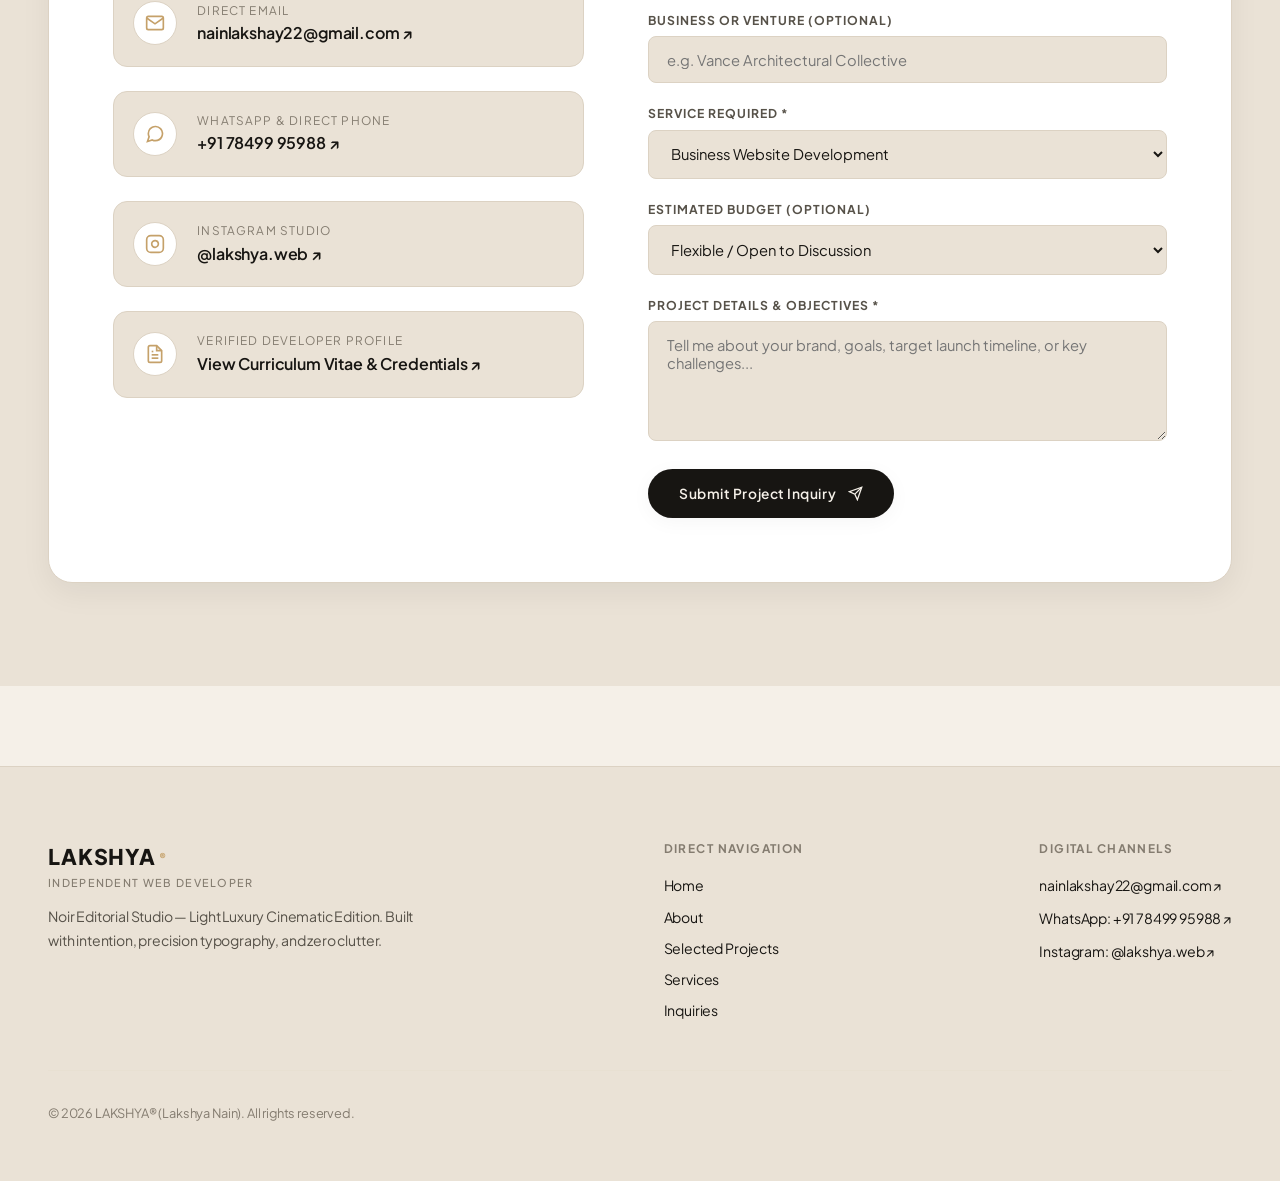
==== commit d52fea16: "fix(nav): completely remove all Ctrl+K references and ensure clean Menu button" ====
--- a/index.html
+++ b/index.html
@@ -90,7 +90,7 @@
           <span>Available for Projects</span>
         </div>
 
-        <!-- Menu Button (Strictly clean, without Ctrl+K) -->
+        <!-- Header Menu Button -->
         <button class="btn-header-menu" id="btn-open-cmd" aria-label="Open Navigation Menu">
           <span>Menu</span>
         </button>
